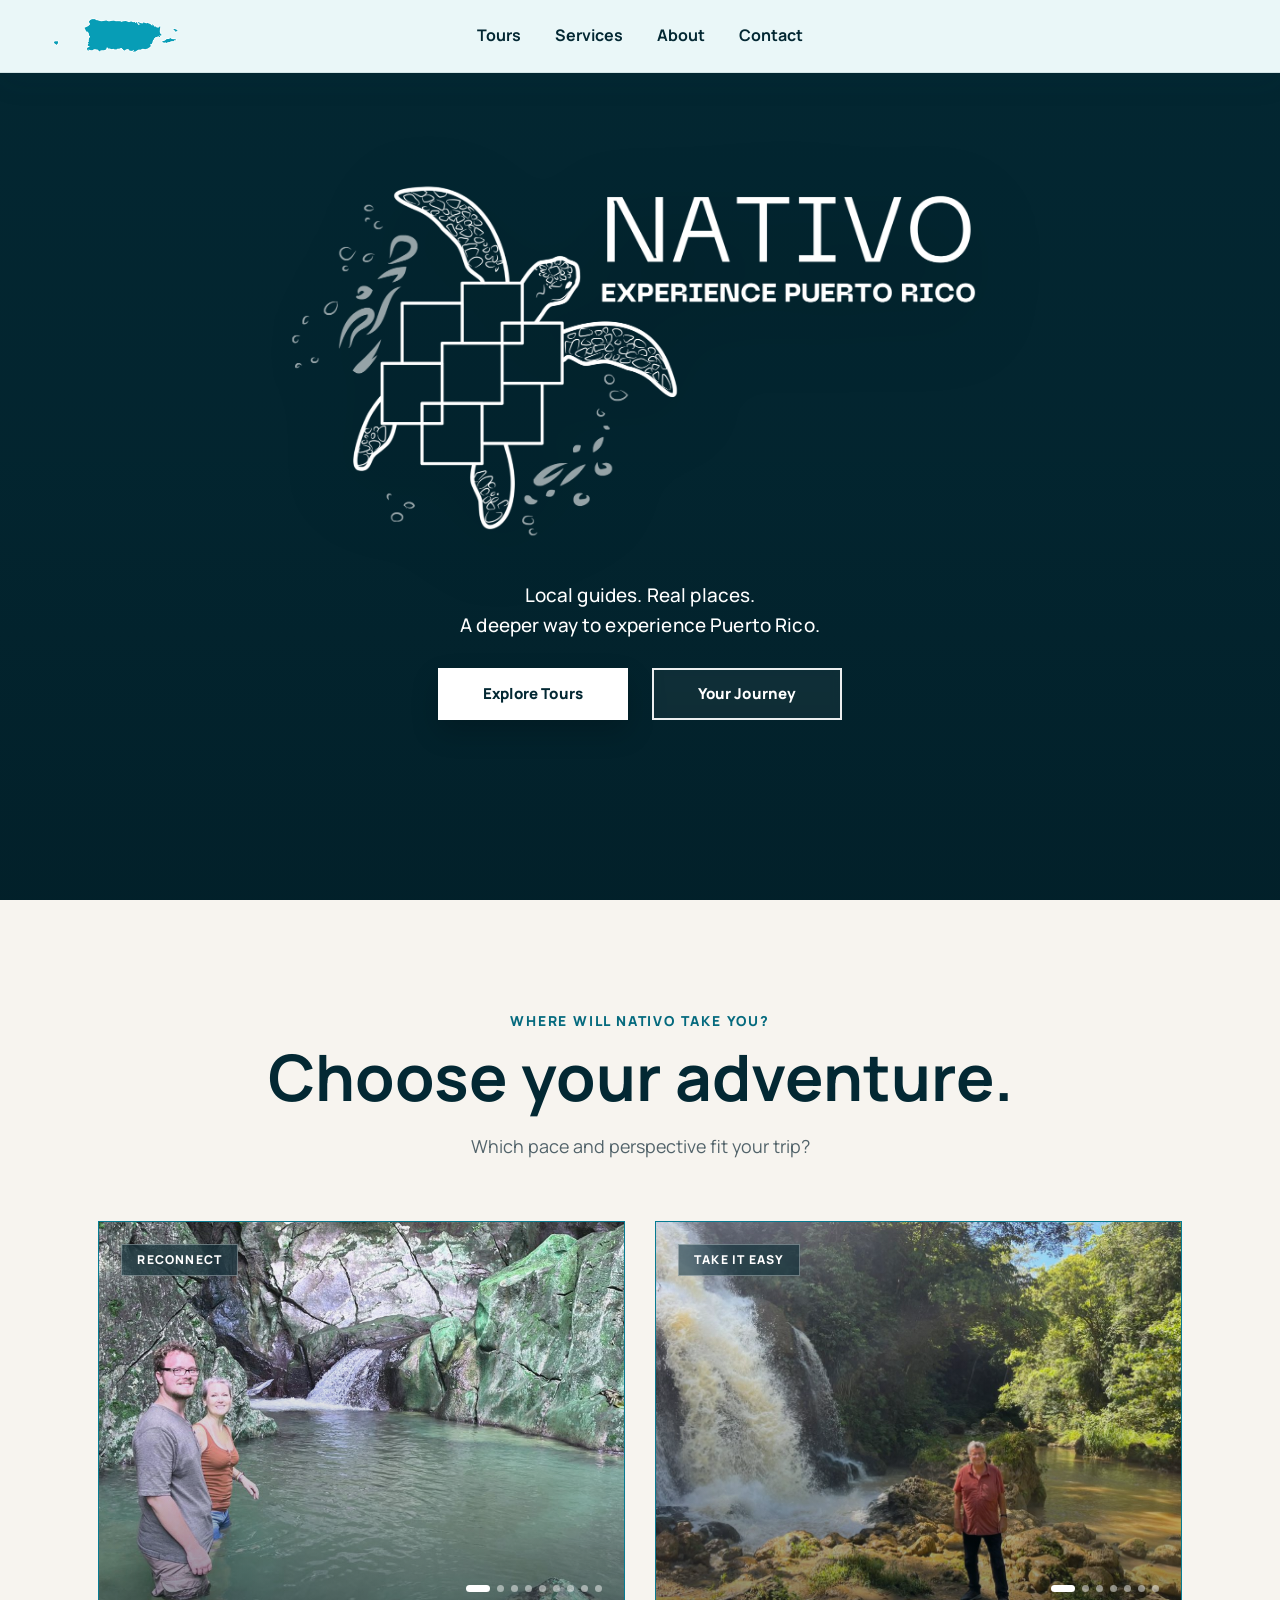
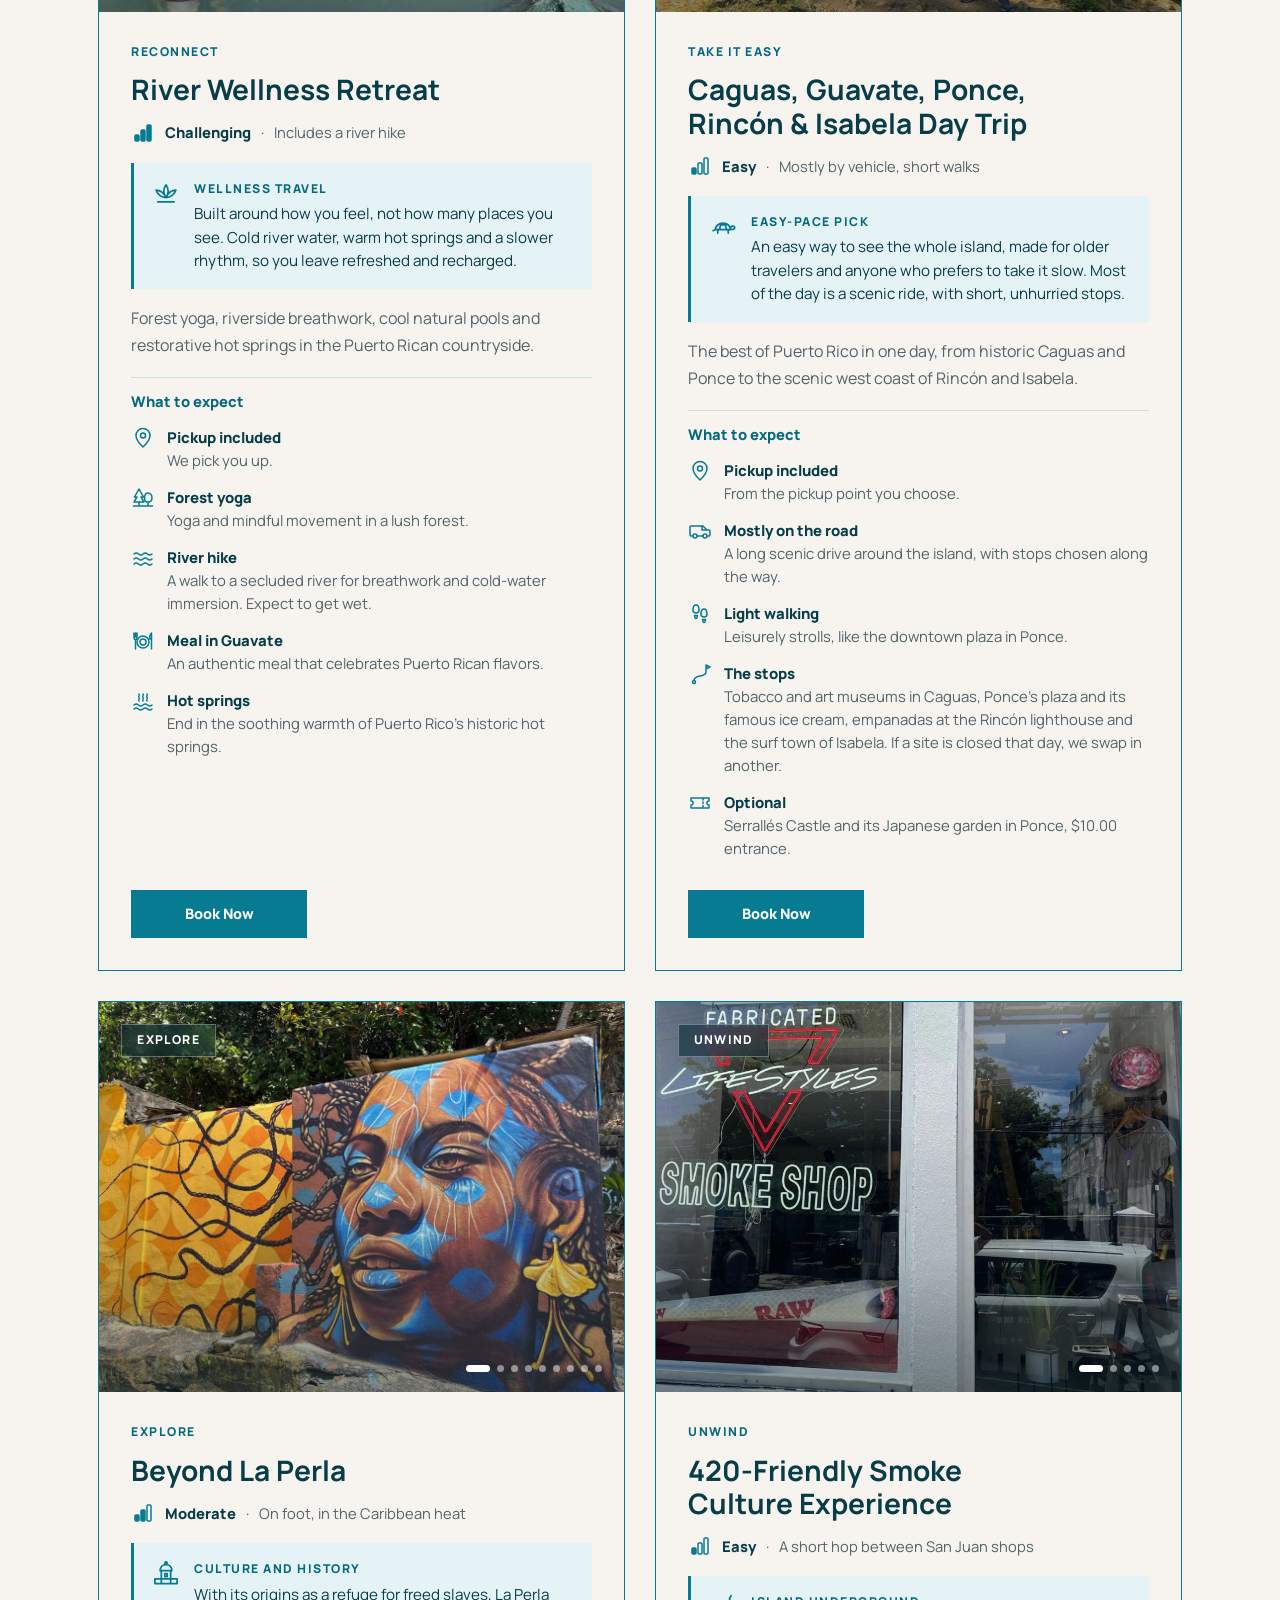
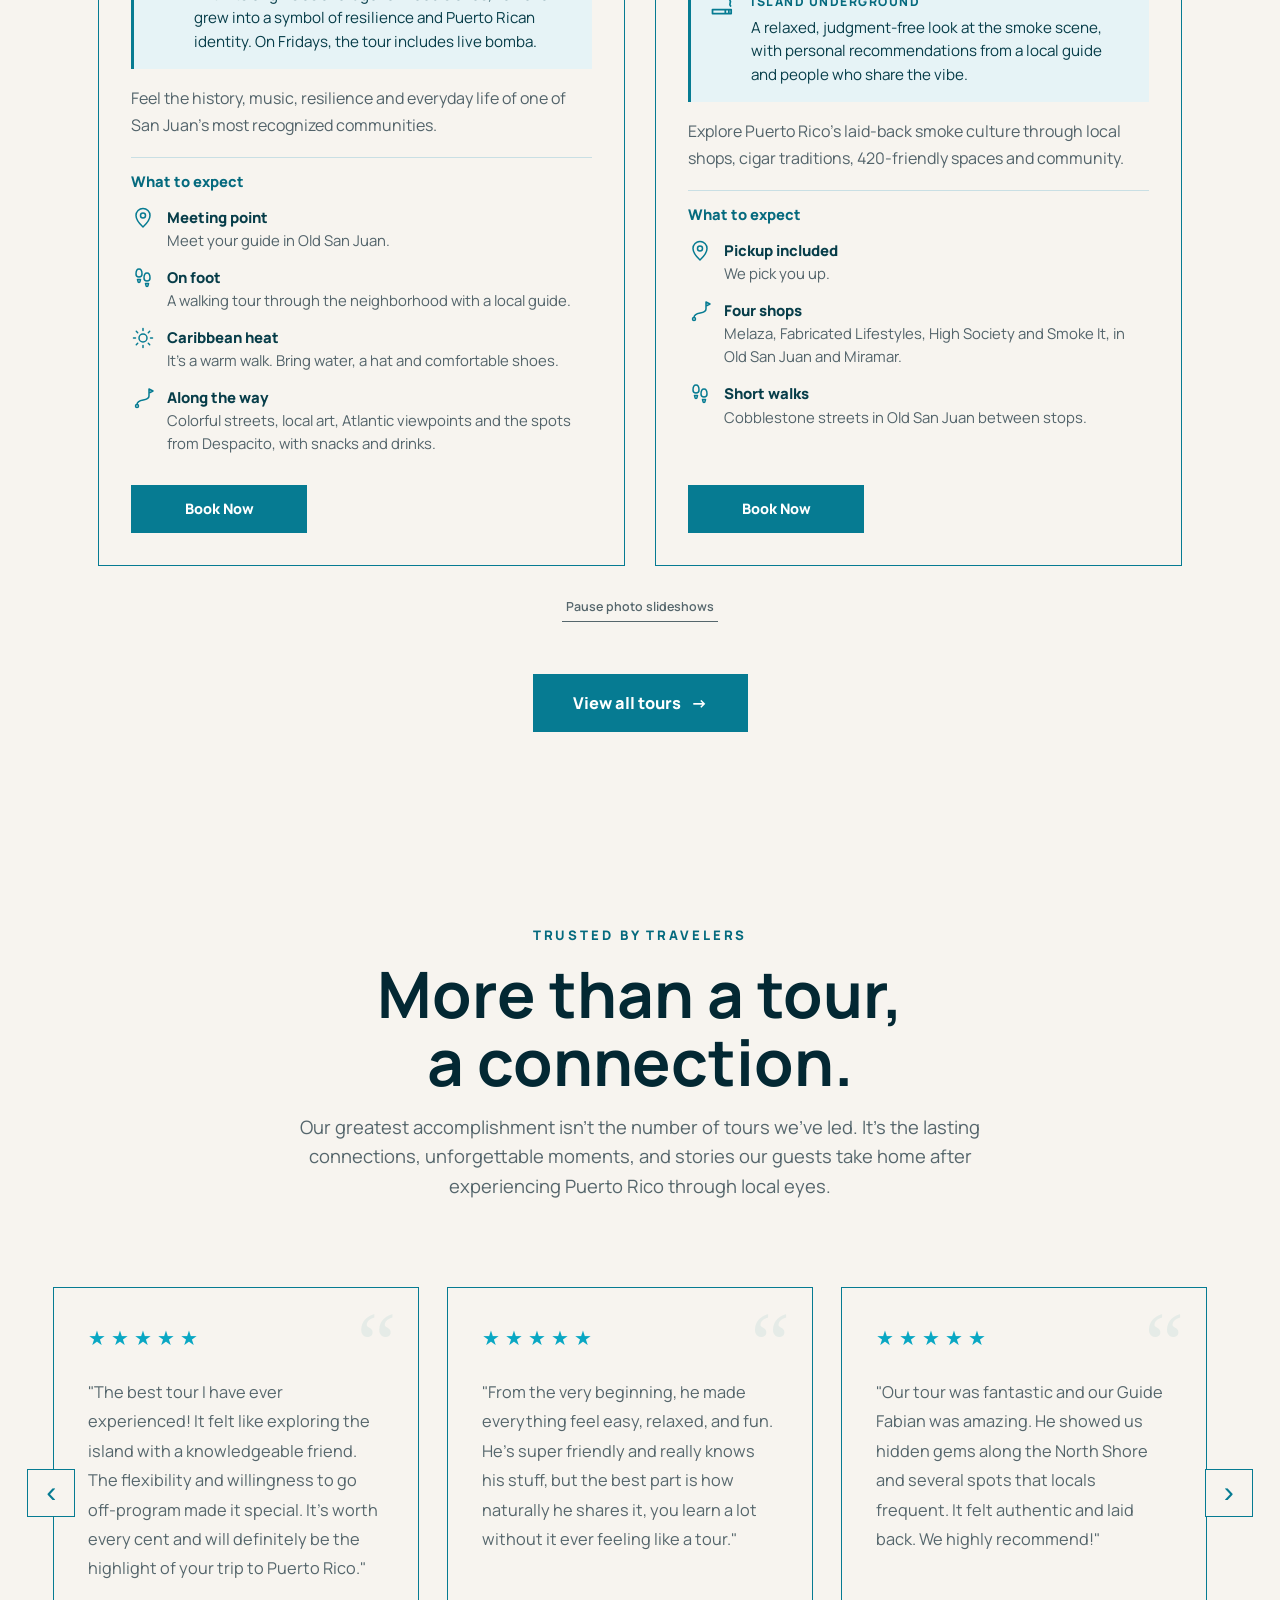
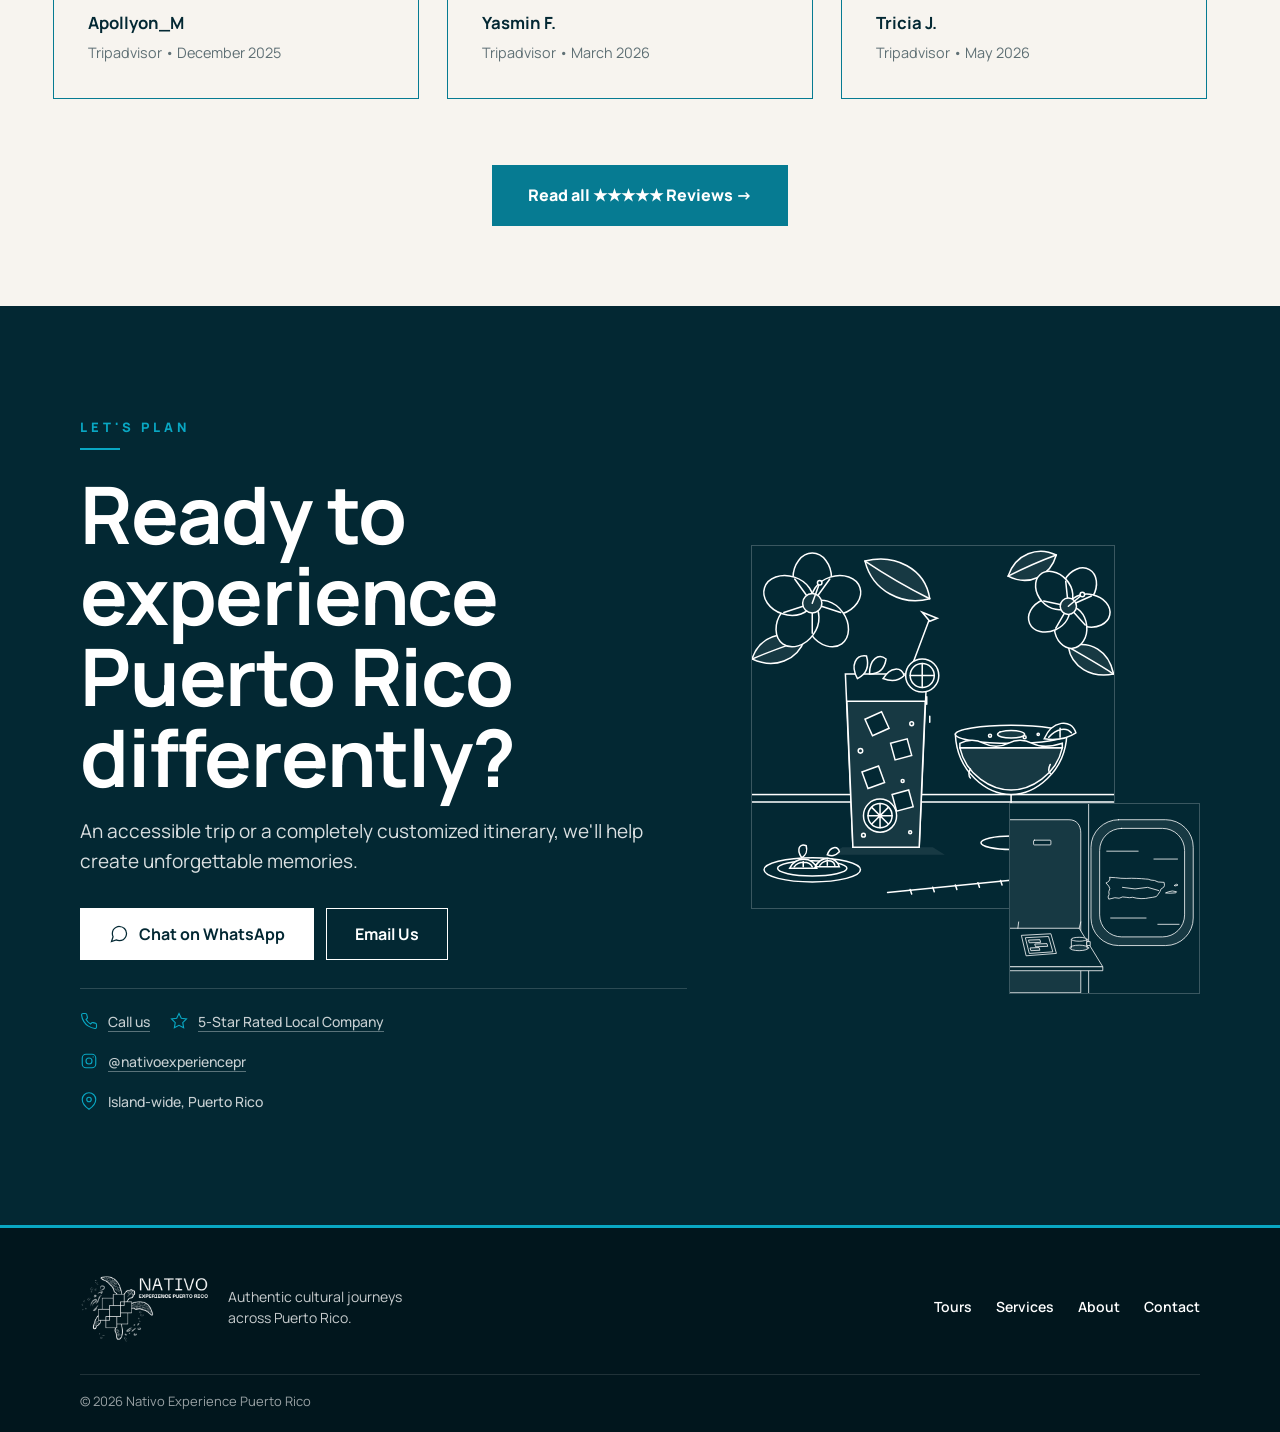
==== index.html @ 4f620469 "Halloween: fotos propias, duración null en el recorrido y tarjeta solo de temporada Las fotos del te" ====
<!DOCTYPE html>
<html lang="en">
<head>

<meta charset="UTF-8">
<meta name="viewport" content="width=device-width, initial-scale=1.0">

<title>Nativo Experience Puerto Rico | Authentic Tours Across Puerto Rico</title>

<meta
name="description"
content="Discover Puerto Rico through authentic cultural trips and adventures curated by locals.">

<link rel="preconnect" href="https://fonts.googleapis.com">
<link rel="preconnect" href="https://fonts.gstatic.com" crossorigin>

<link
href="https://fonts.googleapis.com/css2?family=Manrope:wght@300;400;500;600;700;800&display=swap"
rel="stylesheet">

<link rel="icon" type="image/png" sizes="32x32" href="assets/favicon-32.png?v=20260924a">
<link rel="apple-touch-icon" href="assets/favicon-180.png?v=20260924a">
<script>
/* Tema de Halloween: se enciende solo hasta el 31 de octubre de 2026 (ver halloween.css) */
if (new Date() < new Date(2026, 10, 1)) {
  document.documentElement.classList.add("halloween");
  document.head.insertAdjacentHTML("beforeend", '<link rel="stylesheet" href="https://fonts.googleapis.com/css2?family=Anton&family=Special+Elite&family=Pirata+One&family=VT323&family=Permanent+Marker&display=swap">');
}
</script>
<link rel="stylesheet" href="styles.css?v=20261001">
<link rel="stylesheet" href="halloween.css?v=20261012g">

</head>

<!-- El ancla #home va en el body y no en el hero: el hero es
     sticky, y al estar pegado arriba el navegador lo da por
     visible y el logo no subía al principio de la página. -->
<body id="home">

<a class="salto-al-contenido" href="#contenido">Skip to main content</a>

<header class="site-header">

<div class="container nav-wrap">

<a class="brand" href="#home" aria-label="Nativo Experience Puerto Rico">
  <img
    class="nav-island-logo"
    src="assets/pr-island.png"
    alt="Puerto Rico"
  >
</a>

<button
  class="menu-toggle"
  type="button"
  aria-expanded="false"
  aria-controls="primary-nav"
  aria-label="Menu"
>
  <span></span>
  <span></span>
  <span></span>
</button>

<nav class="primary-nav" id="primary-nav">

<ul class="nav-links">


<li><a href="tours.html">Tours</a></li>

<li><a href="services.html">Services</a></li>

<li><a href="about.html">About</a></li>


<li><a href="contact.html">Contact</a></li>

</ul>

</nav>

</div>

</header>

<main id="contenido">

<section class="hero lamina">

    <video class="hero-video" autoplay muted loop playsinline>
        <source src="assets/hero-video.mp4" type="video/mp4">
    </video>

    <div class="hero-overlay"></div>

    <div class="hw-hero-decor halloween-only" aria-hidden="true">
      <span class="hw-hero-brillo"></span>
      <span class="hw-hero-colinas"></span>
    </div>

    <div class="hw-hero-peces halloween-only" aria-hidden="true">
      <span class="hw-pez hw-pez-hueso hw-hero-pez hw-hero-pez-a"></span>
      <span class="hw-pez hw-pez-hueso hw-pez-inverso hw-hero-pez hw-hero-pez-b"></span>
      <span class="hw-pez hw-pez-hueso hw-pez-inverso hw-hero-pez hw-hero-pez-c"></span>
      <span class="hw-pez hw-pez-hueso hw-hero-pez hw-hero-pez-d"></span>
    </div>

    <div class="hero-inner">

        <h1 class="solo-lectores">
            Nativo Experience Puerto Rico: authentic tours and private
            services across the island
        </h1>

        <div class="hero-logo-wrapper">

            <img
                class="hero-logo hero-logo-white"
                src="assets/logo-white.png"
                alt="Nativo Experience Puerto Rico"
            >

            <img
                class="hero-logo hero-logo-teal"
                src="assets/logo-teal.png"
                alt=""
                aria-hidden="true"
            >

        </div>

        <p class="hero-subtitle">
            Local guides. Real places.<br>
            A deeper way to experience Puerto Rico.
        </p>

        <div class="hero-cta-row">

            <a class="hero-cta hero-cta-primary" href="tours.html">
                Explore Tours
            </a>

            <a class="hero-cta hero-cta-secondary" href="#reviews">
                Your Journey
            </a>

        </div>

        <a class="hw-pastilla hw-inline halloween-only" href="#halloween">
            <span><strong>Halloween season:</strong> Ponce at night</span>
        </a>

    </div>

</section>




<!-- ==========================================
TEMPORADA DE HALLOWEEN (hasta el 31 de octubre)
Datos del producto 1326391 en Bókun. Estilos en halloween.css.
========================================== -->

<section class="hw-feature halloween-only" id="halloween" aria-labelledby="hw-titulo">

  <svg class="hw-filtros" width="0" height="0" aria-hidden="true" focusable="false">
    <filter id="hw-tinta" x="-3%" y="-6%" width="106%" height="112%">
      <feTurbulence type="fractalNoise" baseFrequency=".04" numOctaves="3" seed="7" result="onda"/>
      <feDisplacementMap in="SourceGraphic" in2="onda" scale="5"/>
    </filter>
  </svg>

  <span class="hw-luz hw-luz-v" aria-hidden="true"></span>
  <span class="hw-luz hw-luz-h" aria-hidden="true"></span>
  <span class="hw-splat" aria-hidden="true"></span>
  <span class="hw-web hw-web-a" aria-hidden="true"></span>
  <span class="hw-pez hw-pez-hueso hw-pez-a" aria-hidden="true"></span>
  <span class="hw-pez hw-pez-hueso hw-pez-b" aria-hidden="true"></span>
  <span class="hw-pez hw-pez-hueso hw-pez-inverso hw-pez-c" aria-hidden="true"></span>

  <div class="hw-escena">

    <h2 class="hw-titulo" id="hw-titulo">
      <span class="hw-ponce">Ponce</span>
      <span class="solo-lectores"> Halloween Night</span>
    </h2>

    <div class="hw-tele">

      <span class="hw-tele-nota" aria-hidden="true">Oct 31 season</span>

      <div class="hw-crt">

        <div class="hw-pantalla" data-featured-slideshow data-delay="0">

          <img class="tour-card-slide is-active" src="assets/halloween/plaza-las-delicias.jpg" width="800" height="600" alt="Plaza Las Delicias in Ponce, with its fountain and the cathedral towers behind the trees">
          <img class="tour-card-slide" src="assets/halloween/el-vigia.jpg" width="800" height="600" alt="The Cruz del Vigía observation tower rising over the hill in Ponce" loading="lazy">
          <img class="tour-card-slide" src="assets/halloween/parque-de-bombas.jpg" width="800" height="600" alt="Stained-glass arches inside the red and black Parque de Bombas in Ponce" loading="lazy">
          <img class="tour-card-slide" src="assets/halloween/teatro-la-perla.jpg" width="800" height="600" alt="Teatro La Perla in Ponce, a cream building with white columns" loading="lazy">

          <div class="tour-card-dots" aria-hidden="true"></div>

        </div>

      </div>

    </div>

    <figure class="hw-polaroid">
      <img src="assets/halloween/teatro-la-perla.jpg" width="800" height="600" alt="Teatro La Perla in Ponce, a cream building with white columns" loading="lazy">
      <figcaption>Oct 31</figcaption>
    </figure>

    <div class="hw-neon-bloque" aria-hidden="true">
      <span class="hw-kicker">Halloween season · From San Juan</span>
      <span class="hw-neon hw-neon-a">Halloween</span>
      <span class="hw-neon hw-neon-b">Night</span>
      <span class="hw-castillo">at the Haunted Castillo Serrallés</span>
    </div>

  </div>

  <div class="hw-cuerpo">

    <div class="hw-texto">

      <p class="hw-frase">
        Trade the city for the south. Walk historic Ponce at dusk, hear its
        darkest true stories and local legends, then step into the Haunted
        Manor at Castillo Serrallés.
      </p>

      <ul class="hw-lista">
        <li>Leave San Juan in the afternoon and cross the mountains south, with an early dinner stop in Juana Díaz.</li>
        <li>Walk Plaza Las Delicias and the striped Parque de Bombas while your guide tells the stories Ponce still talks about.</li>
        <li>Climb El Vigía at sunset, then enter the Haunted Manor: dark hallways, more than a hundred characters and five stations built to make you jump.</li>
      </ul>

    </div>

    <div class="hw-ticket">

      <span class="hw-ticket-nota">Admit one · Oct 31 season</span>

      <span class="hw-precio-dato">From <strong>$316.00</strong></span>

      <button
        class="bokunButton card-button"
        type="button"
        disabled
        id="bokun-halloween"
        data-src="https://widgets.bokun.io/online-sales/7fab5ffc-1687-4220-aff5-7a5a1f460898/experience/1326391?partialView=1"
        data-testid="widget-book-button"
      >
        Book Now
      </button>

    </div>

  </div>

</section>

<section class="hw-pared halloween-only" aria-hidden="true">

  <div class="hw-pared-fila "><div class="hw-crt"><div class="hw-crt-pant"><img src="assets/halloween/plaza-las-delicias.jpg" width="800" height="600" alt="" loading="lazy"></div></div><div class="hw-crt"><div class="hw-crt-pant is-texto"><span class="hw-tv-texto">Ponce<br>Halloween<br>Night</span></div></div><div class="hw-crt"><div class="hw-crt-pant"><img src="assets/halloween/el-vigia.jpg" width="800" height="600" alt="" loading="lazy"></div></div><div class="hw-crt"><div class="hw-crt-pant is-texto"><span class="hw-tv-texto">CH 31</span><span class="hw-tv-pie">Oct 31 season</span></div></div><div class="hw-crt"><div class="hw-crt-pant"><img src="assets/halloween/parque-de-bombas.jpg" width="800" height="600" alt="" loading="lazy"></div></div><div class="hw-crt"><div class="hw-crt-pant"><img src="assets/halloween/plaza-las-delicias.jpg" width="800" height="600" alt="" loading="lazy"></div></div><div class="hw-crt"><div class="hw-crt-pant is-texto"><span class="hw-tv-texto">Ponce<br>Halloween<br>Night</span></div></div><div class="hw-crt"><div class="hw-crt-pant"><img src="assets/halloween/el-vigia.jpg" width="800" height="600" alt="" loading="lazy"></div></div><div class="hw-crt"><div class="hw-crt-pant is-texto"><span class="hw-tv-texto">CH 31</span><span class="hw-tv-pie">Oct 31 season</span></div></div><div class="hw-crt"><div class="hw-crt-pant"><img src="assets/halloween/parque-de-bombas.jpg" width="800" height="600" alt="" loading="lazy"></div></div></div>
  <div class="hw-pared-fila hw-pared-inversa"><div class="hw-crt"><div class="hw-crt-pant is-texto"><span class="hw-tv-texto">Haunted<br>Manor</span><span class="hw-tv-pie">100+ characters</span></div></div><div class="hw-crt"><div class="hw-crt-pant"><img src="assets/halloween/teatro-la-perla.jpg" width="800" height="600" alt="" loading="lazy"></div></div><div class="hw-crt"><div class="hw-crt-pant is-texto"><span class="hw-tv-texto">5<br>Stations</span><span class="hw-tv-pie">Dark hallways</span></div></div><div class="hw-crt"><div class="hw-crt-pant"><img src="assets/halloween/plaza-las-delicias.jpg" width="800" height="600" alt="" loading="lazy"></div></div><div class="hw-crt"><div class="hw-crt-pant is-texto"><span class="hw-tv-texto">Ponce<br>at dusk</span></div></div><div class="hw-crt"><div class="hw-crt-pant is-texto"><span class="hw-tv-texto">Haunted<br>Manor</span><span class="hw-tv-pie">100+ characters</span></div></div><div class="hw-crt"><div class="hw-crt-pant"><img src="assets/halloween/teatro-la-perla.jpg" width="800" height="600" alt="" loading="lazy"></div></div><div class="hw-crt"><div class="hw-crt-pant is-texto"><span class="hw-tv-texto">5<br>Stations</span><span class="hw-tv-pie">Dark hallways</span></div></div><div class="hw-crt"><div class="hw-crt-pant"><img src="assets/halloween/plaza-las-delicias.jpg" width="800" height="600" alt="" loading="lazy"></div></div><div class="hw-crt"><div class="hw-crt-pant is-texto"><span class="hw-tv-texto">Ponce<br>at dusk</span></div></div></div>

  <div class="hw-cinta">
    <span>Haunted Manor / 100+ characters / 5 stations / Ponce at dusk / Halloween season / Haunted Manor / 100+ characters / 5 stations</span>
  </div>

</section>

  <div class="tour-sections-background">
<!-- ==========================================
FEATURED EXPERIENCES — CHANGING IMAGE CARDS
========================================== -->

<section class="featured-section" id="featured">

  <div class="container">

    <div class="section-title">

      <span>Where will Nativo take you?</span>

      <h2>Choose your adventure.</h2>

      <p>
        Which pace and perspective fit your trip?
      </p>

    </div>


    <div class="featured-grid">





<!-- ======================================
FEATURED CARD — RIVER WELLNESS RETREAT
======================================= -->

<article class="tour-card featured-tour-card">

  <div
    class="tour-card-gallery"
    data-featured-slideshow
    data-delay="0"
  >

    <img
      class="tour-card-slide is-active"
      src="assets/wellness-waterfall-hike.jpg"
      alt="Forest waterfall hike during the wellness retreat"
    >

    <img
      class="tour-card-slide"
      src="assets/wellness-waterfall-pool.jpg"
      alt="Natural waterfall pool during the river wellness retreat"
      loading="lazy"
    >

    <img
      class="tour-card-slide"
      src="assets/wellness-rock-pool.jpg"
      alt="Rocky natural swimming pool in the Puerto Rican countryside"
      loading="lazy"
    >

    <img
      class="tour-card-slide"
      src="assets/wellness-river-frog.jpg"
      alt="Small frog beside the river in Puerto Rico"
      loading="lazy"
    >

    <img
      class="tour-card-slide"
      src="assets/wellness-forest-canopy.jpg"
      alt="Lush tropical forest in the Puerto Rican countryside"
      loading="lazy"
    >

    <img
      class="tour-card-slide"
      src="assets/wellness-coamo-hot-spring-pool.jpg"
      alt="Thermal mineral pool at the Coamo hot springs in Puerto Rico"
      loading="lazy"
    >

    <img
      class="tour-card-slide"
      src="assets/wellness-coamo-baths-night.jpg"
      alt="Lantern-lit walkways at the Coamo thermal baths after dark"
      loading="lazy"
    >

    <img
      class="tour-card-slide"
      src="assets/wellness-coamo-night.jpg"
      alt="Evening atmosphere at the Coamo hot springs"
      loading="lazy"
    >

    <img
      class="tour-card-slide"
      src="assets/wellness-coamo-sign.jpg"
      alt="Yo Amo Coamo sign in Coamo, Puerto Rico"
      loading="lazy"
    >

    <div class="tour-card-image-overlay"></div>

    <span class="tour-card-photo-label">
      Reconnect
    </span>

    <div
      class="tour-card-dots"
      aria-hidden="true"
    ></div>

  </div>


  <div class="tour-content">

    <span class="tour-tag">
      Reconnect
    </span>

    <h3>
      River Wellness Retreat
    </h3>

    <div class="tour-level">
      <img src="assets/tours/icon-level-3-challenging.svg" width="24" height="24" alt="">
      <span class="solo-lectores">Difficulty:</span>
      <strong>Challenging</strong>
      <span class="tour-level-note">Includes a river hike</span>
    </div>

    <div class="tour-spotlight">
      <img src="assets/tours/icon-wellness.svg" width="28" height="28" alt="">
      <div>
        <strong>Wellness travel</strong>
        <span>Built around how you feel, not how many places you see. Cold river water, warm hot springs and a slower rhythm, so you leave refreshed and recharged.</span>
      </div>
    </div>

    <p>
      Forest yoga, riverside breathwork, cool natural pools and
      restorative hot springs in the Puerto Rican countryside.
    </p>

    <details class="tour-fold">
      <summary>What to expect</summary>
      <ul class="tour-expect">
        <li>
          <img src="assets/tours/icon-meet.svg" width="24" height="24" alt="">
          <span><strong>Pickup included</strong> We pick you up.</span>
        </li>
        <li>
          <img src="assets/tours/icon-forest.svg" width="24" height="24" alt="">
          <span><strong>Forest yoga</strong> Yoga and mindful movement in a lush forest.</span>
        </li>
        <li>
          <img src="assets/tours/icon-river.svg" width="24" height="24" alt="">
          <span><strong>River hike</strong> A walk to a secluded river for breathwork and cold-water immersion. Expect to get wet.</span>
        </li>
        <li>
          <img src="assets/tours/icon-meal.svg" width="24" height="24" alt="">
          <span><strong>Meal in Guavate</strong> An authentic meal that celebrates Puerto Rican flavors.</span>
        </li>
        <li>
          <img src="assets/tours/icon-hot-springs.svg" width="24" height="24" alt="">
          <span><strong>Hot springs</strong> End in the soothing warmth of Puerto Rico’s historic hot springs.</span>
        </li>
      </ul>
    </details>

    <button
      class="bokunButton card-button"
      type="button"
      disabled
      id="bokun-featured-wellness"
      data-src="https://widgets.bokun.io/online-sales/7fab5ffc-1687-4220-aff5-7a5a1f460898/experience/1243165?partialView=1"
      data-testid="widget-book-button"
    >
      Book Now
    </button>

  </div>

</article>




      <!-- ======================================
      FEATURED CARD — ISLAND DAY TRIP (EASY PACE)
      ======================================= -->

      <article class="tour-card featured-tour-card">

        <div
          class="tour-card-gallery"
          data-featured-slideshow
          data-delay="1200"
        >

          <img
            class="tour-card-slide is-active"
            src="assets/daytrip-waterfall-guest.jpg"
            alt="Traveler standing beside a rushing waterfall in the Puerto Rican countryside"
          >

          <img
            class="tour-card-slide"
            src="assets/daytrip-west-coast-overlook.jpg"
            alt="Ocean overlook on the west coast of Puerto Rico"
            loading="lazy"
          >

          <img
            class="tour-card-slide"
            src="assets/daytrip-carved-face-road.jpg"
            alt="Stone face carved into a hillside beside a coastal road"
            loading="lazy"
          >

          <img
            class="tour-card-slide"
            src="assets/daytrip-colonial-town-street.jpg"
            alt="Colorful historic houses and a shade tree on a town street"
            loading="lazy"
          >

          <img
            class="tour-card-slide"
            src="assets/daytrip-seaside-promenade.jpg"
            alt="Palm-lined seaside promenade with murals below green cliffs"
            loading="lazy"
          >

          <img
            class="tour-card-slide"
            src="assets/daytrip-coconut-ice-cream-stand.jpg"
            alt="Painted stand selling coconut and passion fruit ice cream"
            loading="lazy"
          >

          <img
            class="tour-card-slide"
            src="assets/daytrip-historic-cafe.jpg"
            alt="Ornate white bar with stools and chandeliers"
            loading="lazy"
          >

          <div class="tour-card-image-overlay"></div>

          <span class="tour-card-photo-label">
            Take it easy
          </span>

          <div
            class="tour-card-dots"
            aria-hidden="true"
          ></div>

        </div>


        <div class="tour-content">

          <span class="tour-tag">
            Take it easy
          </span>

          <h3>
            Caguas, Guavate, Ponce, Rincón &amp; Isabela Day Trip
          </h3>

          <div class="tour-level">
            <img src="assets/tours/icon-level-1-easy.svg" width="24" height="24" alt="">
            <span class="solo-lectores">Difficulty:</span>
            <strong>Easy</strong>
            <span class="tour-level-note">Mostly by vehicle, short walks</span>
          </div>

          <div class="tour-spotlight">
            <img src="assets/tours/icon-easy-pace.svg" width="28" height="28" alt="">
            <div>
              <strong>Easy-pace pick</strong>
              <span>An easy way to see the whole island, made for older travelers and anyone who prefers to take it slow. Most of the day is a scenic ride, with short, unhurried stops.</span>
            </div>
          </div>

          <p>
            The best of Puerto Rico in one day, from historic Caguas and
            Ponce to the scenic west coast of Rincón and Isabela.
          </p>

          <details class="tour-fold">
            <summary>What to expect</summary>
            <ul class="tour-expect">
              <li>
                <img src="assets/tours/icon-meet.svg" width="24" height="24" alt="">
                <span><strong>Pickup included</strong> From the pickup point you choose.</span>
              </li>
              <li>
                <img src="assets/tours/icon-pickup.svg" width="24" height="24" alt="">
                <span><strong>Mostly on the road</strong> A long scenic drive around the island, with stops chosen along the way.</span>
              </li>
              <li>
                <img src="assets/tours/icon-walk.svg" width="24" height="24" alt="">
                <span><strong>Light walking</strong> Leisurely strolls, like the downtown plaza in Ponce.</span>
              </li>
              <li>
                <img src="assets/tours/icon-stops.svg" width="24" height="24" alt="">
                <span><strong>The stops</strong> Tobacco and art museums in Caguas, Ponce’s plaza and its famous ice cream, empanadas at the Rincón lighthouse and the surf town of Isabela. If a site is closed that day, we swap in another.</span>
              </li>
              <li>
                <img src="assets/tours/icon-optional.svg" width="24" height="24" alt="">
                <span><strong>Optional</strong> Serrallés Castle and its Japanese garden in Ponce, $10.00 entrance.</span>
              </li>
            </ul>
          </details>

          <button
            class="bokunButton card-button"
            type="button"
            disabled
            id="bokun-featured-day-trip"
            data-src="https://widgets.bokun.io/online-sales/7fab5ffc-1687-4220-aff5-7a5a1f460898/experience/1174843?partialView=1"
            data-testid="widget-book-button"
          >
            Book Now
          </button>

        </div>

      </article>


    <!-- ======================================
FEATURED CARD — BEYOND LA PERLA
======================================= -->

<article class="tour-card featured-tour-card">

  <div
    class="tour-card-gallery"
    data-featured-slideshow
    data-delay="2400"
  >

    <img
      class="tour-card-slide is-active"
      src="assets/la-perla-mural.jpg"
      alt="Colorful mural celebrating Afro-Caribbean culture in La Perla"
    >

    <img
      class="tour-card-slide"
      src="assets/la-perla-community-sign.jpg"
      alt="Comunidad La Perla sign overlooking the Atlantic Ocean"
      loading="lazy"
    >

    <img
      class="tour-card-slide"
      src="assets/la-perla-colorful-street.jpg"
      alt="Colorful street and historic buildings near La Perla"
      loading="lazy"
    >

    <img
      class="tour-card-slide"
      src="assets/la-perla-ocean-passage.jpg"
      alt="Passage between buildings opening toward the Atlantic Ocean in La Perla"
      loading="lazy"
    >

    <img
      class="tour-card-slide"
      src="assets/la-perla-basketball-court.jpg"
      alt="Community basketball court beside the historic walls and ocean in La Perla"
      loading="lazy"
    >

    <img
      class="tour-card-slide"
      src="assets/la-perla-cemetery.jpg"
      alt="Santa María Magdalena de Pazzis Cemetery overlooking the Atlantic Ocean"
      loading="lazy"
    >

    <img
      class="tour-card-slide"
      src="assets/la-perla-fort-cemetery.jpg"
      alt="View of El Morro and Santa María Magdalena de Pazzis Cemetery"
      loading="lazy"
    >

    <img
      class="tour-card-slide"
      src="assets/la-perla-overlook.jpg"
      alt="Panoramic overlook of the colorful homes of La Perla in Old San Juan"
      loading="lazy"
    >

    <img
      class="tour-card-slide"
      src="assets/la-perla-old-san-juan-alley.jpg"
      alt="Shaded alley with colorful facades in Old San Juan on the way to La Perla"
      loading="lazy"
    >

    <div class="tour-card-image-overlay"></div>

    <span class="tour-card-photo-label">
      Explore
    </span>

    <div
      class="tour-card-dots"
      aria-hidden="true"
    ></div>

  </div>


  <div class="tour-content">

    <span class="tour-tag">
      Explore
    </span>

    <h3>
      Beyond La Perla
    </h3>

    <div class="tour-level">
      <img src="assets/tours/icon-level-2-moderate.svg" width="24" height="24" alt="">
      <span class="solo-lectores">Difficulty:</span>
      <strong>Moderate</strong>
      <span class="tour-level-note">On foot, in the Caribbean heat</span>
    </div>

    <div class="tour-spotlight">
      <img src="assets/tours/icon-culture.svg" width="28" height="28" alt="">
      <div>
        <strong>Culture and history</strong>
        <span>With its origins as a refuge for freed slaves, La Perla grew into a symbol of resilience and Puerto Rican identity. On Fridays, the tour includes live bomba.</span>
      </div>
    </div>

    <p>
      Feel the history, music, resilience and everyday life of
      one of San Juan's most recognized communities.
    </p>

    <details class="tour-fold">
      <summary>What to expect</summary>
      <ul class="tour-expect">
        <li>
          <img src="assets/tours/icon-meet.svg" width="24" height="24" alt="">
          <span><strong>Meeting point</strong> Meet your guide in Old San Juan.</span>
        </li>
        <li>
          <img src="assets/tours/icon-walk.svg" width="24" height="24" alt="">
          <span><strong>On foot</strong> A walking tour through the neighborhood with a local guide.</span>
        </li>
        <li>
          <img src="assets/tours/icon-heat.svg" width="24" height="24" alt="">
          <span><strong>Caribbean heat</strong> It’s a warm walk. Bring water, a hat and comfortable shoes.</span>
        </li>
        <li>
          <img src="assets/tours/icon-stops.svg" width="24" height="24" alt="">
          <span><strong>Along the way</strong> Colorful streets, local art, Atlantic viewpoints and the spots from Despacito, with snacks and drinks.</span>
        </li>
      </ul>
    </details>

    <button
      class="bokunButton card-button"
      type="button"
      disabled
      id="bokun-featured-la-perla"
      data-src="https://widgets.bokun.io/online-sales/7fab5ffc-1687-4220-aff5-7a5a1f460898/experience/1196867?partialView=1"
      data-testid="widget-book-button"
    >
      Book Now
    </button>

  </div>

</article>




      <!-- ======================================
      FEATURED CARD — SMOKE CULTURE
      ======================================= -->

      <article class="tour-card featured-tour-card">

        <div
          class="tour-card-gallery"
          data-featured-slideshow
          data-delay="3600"
        >

          <img
            class="tour-card-slide is-active"
            src="assets/smoke-fabricated-lifestyles.jpg"
            alt="Fabricated Lifestyles smoke shop in Puerto Rico"
          >

          <img
            class="tour-card-slide"
            src="assets/smoke-shop-interior.jpg"
            alt="Interior of a local smoke shop in Puerto Rico"
            loading="lazy"
          >

          <img
            class="tour-card-slide"
            src="assets/smoke-420-way-signs.jpg"
            alt="420 Way and Stoner St signs hanging among colorful mermaid carvings"
            loading="lazy"
          >

          <img
            class="tour-card-slide"
            src="assets/smoke-glass-display.jpg"
            alt="Glass accessories displayed inside a smoke shop"
            loading="lazy"
          >

          <img
            class="tour-card-slide"
            src="assets/smoke-shop-merchandise.jpg"
            alt="Branded merchandise inside a Puerto Rico smoke shop"
            loading="lazy"
          >

          <div class="tour-card-image-overlay"></div>

          <span class="tour-card-photo-label">
            Unwind
          </span>

          <div
            class="tour-card-dots"
            aria-hidden="true"
          ></div>

        </div>


        <div class="tour-content">

          <span class="tour-tag">
            Unwind
          </span>

          <h3>
            420-Friendly Smoke Culture Experience
          </h3>

          <div class="tour-level">
            <img src="assets/tours/icon-level-1-easy.svg" width="24" height="24" alt="">
            <span class="solo-lectores">Difficulty:</span>
            <strong>Easy</strong>
            <span class="tour-level-note">A short hop between San Juan shops</span>
          </div>

          <div class="tour-spotlight">
            <img src="assets/tours/icon-underground.svg" width="28" height="28" alt="">
            <div>
              <strong>Island underground</strong>
              <span>A relaxed, judgment-free look at the smoke scene, with personal recommendations from a local guide and people who share the vibe.</span>
            </div>
          </div>

          <p>
            Explore Puerto Rico’s laid-back smoke culture through local
            shops, cigar traditions, 420-friendly spaces and community.
          </p>

          <details class="tour-fold">
            <summary>What to expect</summary>
            <ul class="tour-expect">
              <li>
                <img src="assets/tours/icon-meet.svg" width="24" height="24" alt="">
                <span><strong>Pickup included</strong> We pick you up.</span>
              </li>
              <li>
                <img src="assets/tours/icon-stops.svg" width="24" height="24" alt="">
                <span><strong>Four shops</strong> Melaza, Fabricated Lifestyles, High Society and Smoke It, in Old San Juan and Miramar.</span>
              </li>
              <li>
                <img src="assets/tours/icon-walk.svg" width="24" height="24" alt="">
                <span><strong>Short walks</strong> Cobblestone streets in Old San Juan between stops.</span>
              </li>
            </ul>
          </details>

          <button
            class="bokunButton card-button"
            type="button"
            disabled
            id="bokun-featured-smoke"
            data-src="https://widgets.bokun.io/online-sales/7fab5ffc-1687-4220-aff5-7a5a1f460898/experience/1244586?partialView=1"
            data-testid="widget-book-button"
          >
            Book Now
          </button>

        </div>

      </article>


    </div>


    <div class="featured-controles">

      <button
        class="pausar-fotos"
        type="button"
        data-pausar-fotos
        aria-pressed="false">
        Pause photo slideshows
      </button>

    </div>


    <div class="featured-more">

      <a href="tours.html">
        View all tours
        <span aria-hidden="true">→</span>
      </a>

    </div>

  </div>

</section>







      </div>


  <section id="reviews" class="reviews-section">

    <div class="container">

        <div class="section-title centered">

            <span>TRUSTED BY TRAVELERS</span>

<h2>

More than a tour,
<br>
a connection.

</h2>

            <p>
                Our greatest accomplishment isn't the number of tours we've led.
                It's the lasting connections, unforgettable moments, and stories
                our guests take home after experiencing Puerto Rico through local eyes.
            </p>

        </div>

        <div class="review-carousel" data-review-carousel>

          <button
            class="review-arrow review-arrow-prev"
            type="button"
            aria-label="Previous reviews">
            <span aria-hidden="true">&#8249;</span>
          </button>

          <div
            class="review-track"
            tabindex="0"
            role="group"
            aria-label="Guest reviews. Scroll sideways to read more.">

            <article class="review-card">

                <div class="stars">&#9733;&#9733;&#9733;&#9733;&#9733;</div>

                <p>
                    &quot;The best tour I have ever experienced! It felt like exploring the island with a knowledgeable friend. The flexibility and willingness to go off-program made it special. It&#39;s worth every cent and will definitely be the highlight of your trip to Puerto Rico.&quot;
                </p>

                <h4>Apollyon_M</h4>

                <span>Tripadvisor &bull; December 2025</span>

            </article>

            <article class="review-card">

                <div class="stars">&#9733;&#9733;&#9733;&#9733;&#9733;</div>

                <p>
                    &quot;From the very beginning, he made everything feel easy, relaxed, and fun. He&#39;s super friendly and really knows his stuff, but the best part is how naturally he shares it, you learn a lot without it ever feeling like a tour.&quot;
                </p>

                <h4>Yasmin F.</h4>

                <span>Tripadvisor &bull; March 2026</span>

            </article>

            <article class="review-card">

                <div class="stars">&#9733;&#9733;&#9733;&#9733;&#9733;</div>

                <p>
                    &quot;Our tour was fantastic and our Guide Fabian was amazing. He showed us hidden gems along the North Shore and several spots that locals frequent. It felt authentic and laid back. We highly recommend!&quot;
                </p>

                <h4>Tricia J.</h4>

                <span>Tripadvisor &bull; May 2026</span>

            </article>

            <article class="review-card">

                <div class="stars">&#9733;&#9733;&#9733;&#9733;&#9733;</div>

                <p>
                    &quot;My 20 year old son and I had a great time walking San Juan and the La Perla neighborhood with Fabian. He had so much knowledge to share in an easy conversational way while also making sure we knew what to do to visit La Perla safely.&quot;
                </p>

                <h4>Jenna G.</h4>

                <span>Tripadvisor &bull; July 2026</span>

            </article>

            <article class="review-card">

                <div class="stars">&#9733;&#9733;&#9733;&#9733;&#9733;</div>

                <p>
                    &quot;The day before the tour, he personally called us to ask about our interest and then adjusted the itinerary to fit what we wanted to see. That level of attention made the experience feel very personal.&quot;
                </p>

                <h4>eunice h</h4>

                <span>Tripadvisor &bull; March 2026</span>

            </article>

            <article class="review-card">

                <div class="stars">&#9733;&#9733;&#9733;&#9733;&#9733;</div>

                <p>
                    &quot;It was a wonderful trip. I truly enjoyed it and really felt the passion and culture of the people. It reminded me of the Arab culture I come from, and at the same time, it was so much fun with my tour guide.&quot;
                </p>

                <h4>Manar Marc S.</h4>

                <span>Tripadvisor &bull; July 2025</span>

            </article>

            <article class="review-card">

                <div class="stars">&#9733;&#9733;&#9733;&#9733;&#9733;</div>

                <p>
                    &quot;Fabian is a licensed tour guide that knows the entire island and tailors the trip to your interests. Minutes into the trip you will start thinking of him as your friend.&quot;
                </p>

                <h4>Thom F.</h4>

                <span>Tripadvisor &bull; November 2025</span>

            </article>

          </div>

          <button
            class="review-arrow review-arrow-next"
            type="button"
            aria-label="Next reviews">
            <span aria-hidden="true">&#8250;</span>
          </button>

        </div>

        <div class="reviews-button">

<a
class="button"
href="https://www.tripadvisor.com/Attraction_Review-g147320-d28063850-Reviews-Nativo_Experiences_Puerto_Rico-San_Juan_Puerto_Rico.html"
target="_blank"
rel="noopener noreferrer">

Read all ★★★★★ Reviews →

</a>

        </div>

    </div>

</section>










<section id="contact" class="cierre">

  <div class="cierre-wrap cierre-grid">

    <div class="cierre-texto">

      <span class="eyebrow">LET'S PLAN</span>

      <h2>Ready to experience Puerto Rico differently?</h2>

      <p>
        An accessible trip or a completely customized itinerary, we'll help create unforgettable memories.
      </p>

      <div class="cierre-botones">

        <a
          class="cierre-boton cierre-boton-blanco"
          href="https://wa.me/19393609002"
          target="_blank"
          rel="noopener noreferrer"><svg viewBox="0 0 24 24" fill="none" stroke="currentColor" stroke-width="1.5" stroke-linecap="round" stroke-linejoin="miter" aria-hidden="true" focusable="false"><path d="M21 11.5a8.38 8.38 0 0 1-.9 3.8 8.5 8.5 0 0 1-7.6 4.7 8.38 8.38 0 0 1-3.8-.9L3 21l1.9-5.7a8.38 8.38 0 0 1-.9-3.8 8.5 8.5 0 0 1 4.7-7.6 8.38 8.38 0 0 1 3.8-.9h.5a8.48 8.48 0 0 1 8 8v.5z"/></svg>Chat on WhatsApp</a>

        <a
          class="cierre-boton cierre-boton-contorno"
          href="mailto:info@nativotourspr.com">Email Us</a>

      </div>

      <ul class="cierre-datos">

        <li>
          <a href="tel:+19393609002" aria-label="Call us at +1 (939) 360-9002"><svg viewBox="0 0 24 24" fill="none" stroke="currentColor" stroke-width="1.5" stroke-linecap="round" stroke-linejoin="miter" aria-hidden="true" focusable="false"><path d="M22 16.92v3a2 2 0 0 1-2.18 2 19.79 19.79 0 0 1-8.63-3.07 19.5 19.5 0 0 1-6-6A19.79 19.79 0 0 1 2.12 4.18 2 2 0 0 1 4.11 2h3a2 2 0 0 1 2 1.72c.13.96.36 1.9.7 2.81a2 2 0 0 1-.45 2.11L8.09 9.91a16 16 0 0 0 6 6l1.27-1.27a2 2 0 0 1 2.11-.45c.9.34 1.85.57 2.81.7A2 2 0 0 1 22 16.92z"/></svg><span>Call us</span></a>
        </li>

        <li>
          <a
            href="https://www.tripadvisor.com/Attraction_Review-g147320-d28063850-Reviews-Nativo_Experiences_Puerto_Rico-San_Juan_Puerto_Rico.html"
            target="_blank"
            rel="noopener noreferrer"><svg viewBox="0 0 24 24" fill="none" stroke="currentColor" stroke-width="1.5" stroke-linecap="round" stroke-linejoin="miter" aria-hidden="true" focusable="false"><polygon points="12 2 15.09 8.26 22 9.27 17 14.14 18.18 21.02 12 17.77 5.82 21.02 7 14.14 2 9.27 8.91 8.26 12 2"/></svg><span>5-Star Rated Local Company</span></a>
        </li>

        <li>
          <a
            href="https://www.instagram.com/nativoexperiencepr/"
            target="_blank"
            rel="noopener noreferrer"><svg viewBox="0 0 24 24" fill="none" stroke="currentColor" stroke-width="1.5" stroke-linecap="round" stroke-linejoin="miter" aria-hidden="true" focusable="false"><rect x="3" y="3" width="18" height="18" rx="5"/><circle cx="12" cy="12" r="4"/><path d="M17.5 6.5h.01"/></svg><span>@nativoexperiencepr</span></a>
        </li>

        <li>
          <span class="cierre-dato"><svg viewBox="0 0 24 24" fill="none" stroke="currentColor" stroke-width="1.5" stroke-linecap="round" stroke-linejoin="miter" aria-hidden="true" focusable="false"><path d="M21 10c0 7-9 13-9 13s-9-6-9-13a9 9 0 0 1 18 0z"/><circle cx="12" cy="10" r="3"/></svg><span>Island-wide, Puerto Rico</span></span>
        </li>

      </ul>

    </div>

    <div class="cierre-dibujos">

      <div class="cierre-dibujo cierre-dibujo-grande"><svg focusable="false" viewBox="0 0 480 480" role="img" aria-label="Two fresh cocktails on a bar: a tall glass with ice, citrus, mint and a straw, and a coupe with a foamy top and a lime wheel, beside a small plate of lime wedges and mint, a jigger and a bar spoon, with flor de maga blossoms behind." style="color: var(--il-line, #09a7c3)">
<g style="fill: none; stroke: currentColor; stroke-width: 2; stroke-linejoin: miter; stroke-linecap: round; stroke-miterlimit: 10">
<path d="M150 20 C190 10 230 30 236 70 C200 80 160 60 150 20 Z" style="fill: var(--il-shade, #d6e9e9)"></path>
<path d="M150 20 C180 40 208 56 236 70"></path>
<path d="M0 150 C10 120 40 110 70 124 C60 152 30 164 0 150 Z" style="fill: var(--il-shade, #d6e9e9)"></path>
<path d="M0 150 C24 140 46 132 70 124"></path>
<path d="M340 40 C350 10 380 0 404 12 C396 40 368 54 340 40 Z" style="fill: var(--il-shade, #d6e9e9)"></path>
<path d="M340 40 C360 30 382 20 404 12"></path>
<path d="M480 170 C450 176 424 160 420 134 C450 124 474 140 480 170 Z" style="fill: var(--il-shade, #d6e9e9)"></path>
<path d="M480 170 C462 158 440 146 420 134"></path>
<ellipse cx="80.0" cy="42.7" rx="33.3" ry="25.6" transform="rotate(-90 80.0 42.7)" style="fill: var(--il-fill, #ffffff)"></ellipse>
<ellipse cx="111.7" cy="65.7" rx="33.3" ry="25.6" transform="rotate(-18 111.7 65.7)" style="fill: var(--il-fill, #ffffff)"></ellipse>
<ellipse cx="99.6" cy="102.9" rx="33.3" ry="25.6" transform="rotate(54 99.6 102.9)" style="fill: var(--il-fill, #ffffff)"></ellipse>
<ellipse cx="60.4" cy="102.9" rx="33.3" ry="25.6" transform="rotate(126 60.4 102.9)" style="fill: var(--il-fill, #ffffff)"></ellipse>
<ellipse cx="48.3" cy="65.7" rx="33.3" ry="25.6" transform="rotate(198 48.3 65.7)" style="fill: var(--il-fill, #ffffff)"></ellipse>
<path d="M80 76 L103.3 43.9"></path>
<path d="M80 76 L117.7 88.3"></path>
<path d="M80 76 L80.0 115.7"></path>
<path d="M80 76 L42.3 88.3"></path>
<path d="M80 76 L56.7 43.9"></path>
<circle cx="80" cy="76" r="12.8" style="fill: var(--il-shade, #d6e9e9)"></circle>
<path d="M80 76 L89.9 48.9"></path>
<circle cx="89.9" cy="48.9" r="3" style="fill: var(--il-fill, #ffffff)"></circle>
<ellipse cx="434.0" cy="55.7" rx="28.1" ry="21.6" transform="rotate(-60 434.0 55.7)" style="fill: var(--il-fill, #ffffff)"></ellipse>
<ellipse cx="447.5" cy="85.8" rx="28.1" ry="21.6" transform="rotate(12 447.5 85.8)" style="fill: var(--il-fill, #ffffff)"></ellipse>
<ellipse cx="422.9" cy="107.9" rx="28.1" ry="21.6" transform="rotate(84 422.9 107.9)" style="fill: var(--il-fill, #ffffff)"></ellipse>
<ellipse cx="394.3" cy="91.4" rx="28.1" ry="21.6" transform="rotate(156 394.3 91.4)" style="fill: var(--il-fill, #ffffff)"></ellipse>
<ellipse cx="401.2" cy="59.1" rx="28.1" ry="21.6" transform="rotate(228 401.2 59.1)" style="fill: var(--il-fill, #ffffff)"></ellipse>
<path d="M420 80 L450.6 66.4"></path>
<path d="M420 80 L442.4 104.9"></path>
<path d="M420 80 L403.3 109.0"></path>
<path d="M420 80 L387.3 73.0"></path>
<path d="M420 80 L416.5 46.7"></path>
<circle cx="420" cy="80" r="10.8" style="fill: var(--il-shade, #d6e9e9)"></circle>
<path d="M420 80 L438.6 64.4"></path>
<circle cx="438.6" cy="64.4" r="3" style="fill: var(--il-fill, #ffffff)"></circle>
<rect x="-2" y="330" width="484" height="152" style="fill: var(--il-fill, #ffffff)"></rect>
<path d="M0 340 H480"></path>
<path d="M120 400 H240 L256 410 H104 Z" style="fill: var(--il-shade, #d6e9e9); stroke: none"></path>
<path d="M206 176 L236 96"></path>
<path d="M226 88 L246 96 L236 100 Z" style="fill: var(--il-fill, #ffffff)"></path>
<path d="M124 170 L134 400 H222 L232 170 Z"></path>
<path d="M126 206 H230 L222 400 H134 Z" style="fill: var(--il-shade, #d6e9e9)"></path>
<path d="M150 230 L172 220 L182 242 L160 252 Z M184 262 L206 256 L212 278 L190 284 Z M146 300 L168 292 L176 314 L154 322 Z M186 330 L208 324 L214 346 L192 352 Z" style="fill: var(--il-fill, #ffffff)"></path>
<circle cx="170" cy="358" r="22" style="fill: var(--il-fill, #ffffff)"></circle>
<circle cx="170" cy="358" r="16"></circle>
<path d="M170 342 V374 M154 358 H186 M159 347 L181 369 M181 347 L159 369"></path>
<circle cx="144" cy="272" r="3"></circle>
<circle cx="212" cy="236" r="2.5"></circle>
<circle cx="200" cy="312" r="2"></circle>
<circle cx="148" cy="384" r="2.5"></circle>
<circle cx="210" cy="380" r="2"></circle>
<path d="M140 176 C130 158 138 144 152 146 C156 160 152 170 140 176 Z M156 170 C156 150 168 142 178 150 C176 164 168 170 156 170 Z M174 176 C184 160 198 160 202 172 C194 180 184 180 174 176 Z" style="fill: var(--il-fill, #ffffff)"></path>
<circle cx="226" cy="172" r="22" style="fill: var(--il-fill, #ffffff)"></circle>
<circle cx="226" cy="172" r="16"></circle>
<path d="M226 156 V188 M210 172 H242"></path>
<path d="M232 200 V210 M236 226 V234"></path>
<ellipse cx="344" cy="394" rx="40" ry="9" style="fill: var(--il-fill, #ffffff)"></ellipse>
<path d="M344 330 V392"></path>
<path d="M270 250 C272 300 312 330 344 330 C376 330 416 300 418 250 Z" style="fill: var(--il-fill, #ffffff)"></path>
<path d="M276 268 C284 304 318 324 344 324 C370 324 404 304 412 268 Z" style="fill: var(--il-shade, #d6e9e9)"></path>
<ellipse cx="344" cy="250" rx="74" ry="12" style="fill: var(--il-fill, #ffffff)"></ellipse>
<path d="M276 262 Q292 254 308 262 T340 262 T372 262 T412 262 L412 268 H276 Z" style="fill: var(--il-fill, #ffffff)"></path>
<circle cx="316" cy="252" r="2"></circle>
<circle cx="330" cy="248" r="1.5"></circle>
<circle cx="362" cy="254" r="2"></circle>
<circle cx="380" cy="250" r="1.5"></circle>
<ellipse cx="344" cy="250" rx="18" ry="5" style="fill: var(--il-shade, #d6e9e9)"></ellipse>
<path d="M388 256 C398 232 424 228 430 248 C418 256 402 258 388 256 Z" style="fill: var(--il-fill, #ffffff)"></path>
<path d="M394 254 C404 242 418 240 424 248 M409 242 V254"></path>
<path d="M290 296 Q286 304 290 308 M396 290 Q392 298 396 302"></path>
<ellipse cx="80" cy="430" rx="64" ry="16" style="fill: var(--il-fill, #ffffff)"></ellipse>
<ellipse cx="80" cy="428" rx="46" ry="10"></ellipse>
<path d="M50 428 C58 412 80 412 86 428 Z M84 426 C92 410 112 412 116 426 Z" style="fill: var(--il-fill, #ffffff)"></path>
<path d="M56 426 C62 418 76 418 80 426 M68 419 V426 M90 424 C96 416 108 416 110 424 M100 417 V424"></path>
<path d="M66 414 C58 402 64 394 72 398 C74 406 72 410 66 414 Z M100 410 C104 398 114 398 116 406 C110 412 106 412 100 410 Z" style="fill: var(--il-fill, #ffffff)"></path>
<path d="M420 360 H452 L444 384 H428 Z" style="fill: var(--il-fill, #ffffff)"></path>
<path d="M428 384 H444 L452 410 H420 Z" style="fill: var(--il-fill, #ffffff)"></path>
<path d="M180 460 L400 438"></path>
<path d="M210 456 L212 462 M240 453 L242 459 M270 450 L272 456 M300 447 L302 453 M330 444 L332 450 M360 441 L362 447"></path>
<circle cx="406" cy="437" r="5" style="fill: var(--il-fill, #ffffff)"></circle>
</g>
</svg></div>

      <div class="cierre-dibujo cierre-dibujo-chico"><svg focusable="false" viewBox="0 0 480 480" role="img" aria-label="Puerto Rico seen through an airplane window on arrival, with a phone showing a chat and a coffee on the seatback tray table." style="color: var(--il-line, #09a7c3)">
<g style="fill: none; stroke: currentColor; stroke-width: 2; stroke-linejoin: miter; stroke-linecap: round; stroke-miterlimit: 10">
<rect x="-2" y="-2" width="484" height="484" style="fill: var(--il-fill, #ffffff)"></rect>
<path d="M200 0 V480"></path>
<rect x="206" y="40" width="260" height="320" rx="70" style="fill: var(--il-shade, #d6e9e9)"></rect>
<rect x="228" y="62" width="216" height="276" rx="56" style="fill: var(--il-bg, #f7f4ef)"></rect>
<path d="M246 120 H326 M366 140 H426 M256 290 H346 M376 306 H430"></path>
<path d="M253.9 186.5 L259.3 186.9 L268.4 187.4 L281.9 188.9 L295.4 189.3 L309.0 188.9 L322.5 189.3 L334.2 189.8 L345.1 190.8 L351.4 191.2 L358.6 193.6 L367.6 194.5 L376.7 198.3 L383.9 198.8 L392.0 199.3 L392.9 206.9 L391.1 211.6 L383.9 216.4 L381.2 223.1 L376.7 229.7 L372.2 235.4 L363.1 237.3 L353.2 238.7 L345.1 240.2 L333.3 240.6 L322.5 239.7 L311.7 237.3 L303.6 238.3 L295.4 237.3 L286.4 236.4 L277.4 239.7 L266.6 238.3 L259.3 240.2 L251.2 242.0 L249.4 236.4 L252.1 229.7 L251.2 223.1 L253.9 215.4 L251.2 208.8 L244.0 200.7 L247.6 199.3 L252.1 195.5 L253.9 191.7 Z" style="fill: var(--il-fill, #ffffff)"></path>
<path d="M396.5 225.9 L403.7 223.1 L412.8 221.2 L423.6 223.1 L421.8 225.9 L408.3 226.8 Z" style="fill: var(--il-fill, #ffffff)"></path>
<path d="M418.2 206.9 L423.6 204.1 L427.2 206.0 L422.7 207.9 Z" style="fill: var(--il-fill, #ffffff)"></path>
<path d="M286 212 L318 216 L350 212 L378 220"></path>
<path d="M-40 40 H150 C170 40 180 54 180 74 V480 H-40 Z" style="fill: var(--il-shade, #d6e9e9)"></path>
<rect x="60" y="92" width="44" height="12" rx="2" style="fill: var(--il-fill, #ffffff)"></rect>
<path d="M-10 316 H176 L236 414 H-10 Z" style="fill: var(--il-fill, #ffffff)"></path>
<path d="M-10 414 H236 V424 H-10 Z" style="fill: var(--il-fill, #ffffff)"></path>
<path d="M176 316 L180 300 M20 316 L22 300"></path>
<path d="M30 334 L104 330 L118 380 L42 386 Z" style="fill: var(--il-fill, #ffffff)"></path>
<path d="M40 340 L98 337 L109 376 L50 380 Z"></path>
<path d="M48 346 L76 345 L78 352 L50 353 Z M64 356 L94 355 L96 362 L66 363 Z M52 366 L74 365 L76 372 L54 373 Z" style="fill: var(--il-shade, #d6e9e9)"></path>
<ellipse cx="176" cy="366" rx="24" ry="7" style="fill: var(--il-shade, #d6e9e9)"></ellipse>
<path d="M156 366 V344 H196 V366"></path>
<ellipse cx="176" cy="344" rx="20" ry="5" style="fill: var(--il-fill, #ffffff)"></ellipse>
<path d="M196 350 H204 V360 H196 Z" style="fill: var(--il-fill, #ffffff)"></path>
</g>
</svg></div>

    </div>

  </div>

</section>




</main>


<footer class="pie">

  <div class="cierre-wrap">

    <div class="pie-fila">

      <div class="pie-marca">

        <img
          class="pie-logo"
          src="assets/logo-white.png"
          alt="Nativo Experience Puerto Rico">

        <p>Authentic cultural journeys across Puerto Rico.</p>

      </div>

      <nav aria-label="Footer">
        <ul class="pie-nav">
          <li><a href="tours.html">Tours</a></li>
          <li><a href="services.html">Services</a></li>
          <li><a href="about.html">About</a></li>
          <li><a href="contact.html">Contact</a></li>
        </ul>
      </nav>

    </div>

    <div class="pie-base">
      <p>&copy; <span data-anio>2026</span> Nativo Experience Puerto Rico</p>
    </div>

  </div>

</footer>

<script
src="https://widgets.bokun.io/assets/javascripts/apps/build/BokunWidgetsLoader.js?bookingChannelUUID=7fab5ffc-1687-4220-aff5-7a5a1f460898"
async>

</script>

<script src="script.js?v=20261001"></script>

</body>

</html>
---- styles.css ----
:root{

--primary:#09a7c3;
--primary-dark:#067b92;

/* Fondo de los botones. El turquesa de marca con texto blanco
   encima da 2.87:1 y el mínimo legible es 4.5:1. Estos dos dan
   4.93:1 y 7.14:1, y apenas cambian el color de la marca. */
--boton:#067b92;
--boton-hover:#045a6b;

--ocean:#032833;
--ocean2:#021d26;

--sand:#f7f4ef;

--white:#ffffff;

--text:#14343b;

/* Oscurecido: el gris anterior daba 3.81:1 sobre el
   turquesa claro de las secciones, por debajo del mínimo */
--muted:#55666c;

--shadow:0 20px 60px rgba(0,0,0,.14);

--radius:24px;

/* Alto real de la barra: los 72 px del contenido más el píxel
   del borde de abajo. Se usa para frenar el desplazamiento de
   los enlaces con almohadilla, que si no acaban por debajo de
   la barra fija. */
--alto-cabecera:73px;

}


/* Un enlace a #home o a #contact llevaba el navegador a poner la
   sección pegada al borde de arriba, y ahí es donde vive la
   cabecera fija: los primeros 73 px de la sección quedaban
   tapados. En la portada eso cortaba el logo de la tortuga y
   dejaba asomando una franja clara de la sección siguiente.
   Con esto el navegador frena justo esos 73 px antes. */

html{
  scroll-padding-top:var(--alto-cabecera);
}


/* Un número de teléfono partido en dos renglones, con el subrayado
   cortado a la mitad, se lee fatal. Va aquí y no en cada sitio
   donde aparezca uno: la primera vez lo arreglé solo en la página
   de tours y se quedó roto en servicios. */

a[href^="tel:"]{
  white-space:nowrap;
}

*{
margin:0;
padding:0;
box-sizing:border-box;
}

/* Sin scroll-behavior:smooth: el deslizamiento de los enlaces
   internos lo hace script.js (ver "IR A UNA SECCIÓN") */

body{

font-family:'Manrope',sans-serif;

color:var(--text);

background:var(--sand);

line-height:1.6;

overflow-x:hidden;

}

img{
display:block;
max-width:100%;
}

a{
text-decoration:none;
color:inherit;
}

.container{

width:min(1180px,92%);

margin:auto;

}


/* ==========================================
HEADER / NAVIGATION BAR
========================================== */

.site-header{
  position:fixed;
  top:0;
  left:0;

  width:100%;
  z-index:1000;

  background:rgba(234,247,248,.96);

  backdrop-filter:blur(18px);
  -webkit-backdrop-filter:blur(18px);

  border-bottom:1px solid rgba(7,61,73,.08);

  box-shadow:
    0 10px 30px rgba(7,61,73,.07);
}

.nav-wrap{
  height:72px;

  display:flex;
  align-items:center;
  justify-content:space-between;

  gap:30px;
}


/* El menú va anclado al centro de la barra, no a lo que tenga
   al lado.

   Repartido con el flex, su sitio dependía del ancho del botón
   de la derecha, y la página de tours ni siquiera lleva botón.
   Entre la portada y tours los enlaces saltaban más de 400 px,
   y entre la portada y servicios otros 15, porque "Book Now" y
   "Plan Your Stay" no miden lo mismo. Al pasar de una página a
   otra el menú parecía brincar.

   Solo de 701 px en adelante: por debajo, .primary-nav es el
   panel desplegable y se ancla a la cabecera, no a este
   contenedor. */

@media (min-width:701px){

  .nav-wrap{
    position:relative;
  }

  .primary-nav{
    position:absolute;
    top:50%;
    left:50%;

    transform:translate(-50%,-50%);
  }

}

.brand{
  display:flex;
  align-items:center;
  justify-content:flex-start;

  flex:0 0 170px;

  width:170px;
  height:72px;

  overflow:visible;
}

.nav-island-logo{
  display:block;

  width:54px;
  height:auto;
  max-width:none;

  object-fit:contain;

  transform:scale(2.4);
  transform-origin:left center;
}

.nav-links{
  display:flex;
  align-items:center;
  justify-content:center;

  flex:1;

  gap:34px;

  margin:0;
  padding:0;

  list-style:none;
}

.nav-links li{
  flex-shrink:0;
}

.nav-links a{
  position:relative;

  display:block;

  color:var(--ocean);

  font-weight:700;
  text-decoration:none;
  white-space:nowrap;

  transition:
    color .25s ease,
    transform .25s ease;
}

.nav-links a:link,
.nav-links a:visited{
  color:var(--ocean);
}

.nav-links a::after{
  content:"";

  position:absolute;
  left:50%;
  bottom:-8px;

  width:0;
  height:2px;

  background:var(--primary);

  border-radius:999px;

  transform:translateX(-50%);

  transition:
    width .25s ease;
}

.nav-links a:hover{
  color:var(--primary);

  transform:translateY(-1px);
}

.nav-links a:hover::after{
  width:100%;
}

/* ==========================================
NAVIGATION BAR — LAPTOPS / HALF-SCREEN WINDOWS
========================================== */

@media (max-width:1100px){

  .nav-wrap{
    gap:18px;
  }

  .brand{
    flex:0 0 150px;

    width:150px;
  }

  .nav-island-logo{
    width:54px;

    transform:scale(2.4);
  }

  .nav-links{
    gap:20px;
  }

  .nav-links a{
    font-size:.92rem;
  }

}


/* ==========================================
NAVIGATION BAR — SMALL LAPTOPS
========================================== */

@media (max-width:900px){

  .nav-wrap{
    gap:14px;
  }

  .brand{
    flex:0 0 138px;

    width:138px;
  }

  .nav-island-logo{
    width:54px;

    transform:scale(2.4);
  }

  .nav-links{
    gap:14px;
  }

  .nav-links a{
    font-size:.84rem;
  }

}


/* ==========================================
HERO — MAIN LAYOUT
========================================== */

.hero{
  position:relative;
  width:100%;

  height:calc(100vh - 72px);
  height:calc(100svh - 72px);
  min-height:720px;
  max-height:940px;

  margin-top:72px;
  overflow:hidden;

  color:#ffffff;
  background:var(--ocean);
}


/* ==========================================
LÁMINAS

Una sección con clase "lamina" se queda quieta y la
siguiente le pasa por encima. El top lo pone script.js
(ver allí por qué). Las secciones que la tapan necesitan
position:relative y fondo propio.
========================================== */

.laminas .lamina{
  position:sticky;
  top:var(--lamina-top,var(--alto-cabecera));
}


/* ==========================================
HERO — BACKGROUND VIDEO
========================================== */

.hero-video{
  position:absolute;
  inset:0;

  display:block;
  width:100%;
  height:100%;
  max-width:none;

  object-fit:cover;
  object-position:center;
}


/* ==========================================
HERO — VIDEO OVERLAY
========================================== */

.hero-overlay{
  position:absolute;
  inset:0;

  background:
    linear-gradient(
      180deg,
      rgba(1,20,27,.08) 0%,
      rgba(1,20,27,.17) 48%,
      rgba(1,20,27,.38) 100%
    );
}


/* ==========================================
HERO — CONTENT CONTAINER
========================================== */

.hero-inner{
  position:relative;
  z-index:2;

  width:min(1100px,94%);
  height:100%;
  margin:0 auto;
  padding:20px 0 56px;
  box-sizing:border-box;

  display:flex;
  flex-direction:column;
  align-items:center;
  justify-content:center;

  text-align:center;

  transform:translateY(-28px);
}


/* ==========================================
HERO — LOGO CONTAINER
========================================== */

.hero-logo-wrapper{
  position:relative;

  width:min(650px,90vw);
  height:415px;
  flex:0 0 415px;

  margin:0 auto;
  overflow:visible;
}


/* ==========================================
HERO — LOGO IMAGES
========================================== */

.hero-logo{
  position:absolute;
  top:-62px;
  left:50%;

  display:block;
  width:110%;
  height:auto;
  max-width:none;

  object-fit:contain;
  transform:translateX(-50%);

  transition:opacity .35s ease;

  filter:drop-shadow(
    0 18px 36px rgba(0,0,0,.30)
  );
}

.hero-logo-white{
  opacity:1;
}

.hero-logo-teal{
  opacity:0;
}

.hero-logo-wrapper:hover .hero-logo-white{
  opacity:0;
}

.hero-logo-wrapper:hover .hero-logo-teal{
  opacity:1;
}


/* ==========================================
HERO — SUBTITLE
========================================== */

.hero-subtitle{
  width:min(820px,90%);
  max-width:820px;

  margin:6px auto 0;

  color:#ffffff;

  font-size:clamp(1.18rem,1.1vw,1.34rem);
  font-weight:500;
  line-height:1.55;
  letter-spacing:.15px;
}


/* ==========================================
HERO — BUTTON ROW
========================================== */

.hero-cta-row{
  display:flex;
  align-items:center;
  justify-content:center;

  gap:24px;

  margin-top:28px;
  margin-bottom:0;
}


/* ==========================================
HERO — BUTTONS
========================================== */

.hero-cta{
  display:inline-flex;
  align-items:center;
  justify-content:center;

  min-width:190px;
  height:52px;
  padding:0 28px;
  box-sizing:border-box;

  border-radius:0;

  font-size:.94rem;
  font-weight:800;
  line-height:1;
  letter-spacing:.15px;
  text-align:center;
  text-decoration:none;
  white-space:nowrap;

  transition:
    transform .22s ease,
    background-color .22s ease,
    color .22s ease,
    border-color .22s ease,
    box-shadow .22s ease;
}

.hero-cta:hover{
  transform:translateY(-3px);
}

.hero-cta-primary{
  color:var(--ocean);
  background:#ffffff;

  box-shadow:
    0 12px 28px rgba(0,0,0,.18);
}

.hero-cta-primary:link,
.hero-cta-primary:visited{
  color:var(--ocean);
}

.hero-cta-primary:hover{
  color:var(--ocean);
  background:#f5f5f5;
}

.hero-cta-secondary{
  color:#ffffff;
  background:rgba(255,255,255,.05);

  border:2px solid rgba(255,255,255,.92);

  backdrop-filter:blur(5px);
  -webkit-backdrop-filter:blur(5px);
}

.hero-cta-secondary:link,
.hero-cta-secondary:visited{
  color:#ffffff;
}

.hero-cta-secondary:hover{
  color:#ffffff;
  background:rgba(255,255,255,.14);
}


/* ==========================================
HERO — LARGE / HIGH-RESOLUTION SCREENS
========================================== */

@media (min-width:1600px){

  .hero{
    min-height:780px;
    max-height:980px;
  }

  .hero-inner{
    width:min(1320px,92%);
    padding:24px 0 64px;

    transform:translateY(-32px);
  }

  .hero-logo-wrapper{
    width:min(740px,46vw);
    height:455px;
    flex-basis:455px;
  }

  .hero-logo{
    top:-70px;
    width:112%;
  }

  .hero-subtitle{
    width:min(900px,88%);
    max-width:900px;

    margin-top:10px;

    font-size:1.34rem;
  }

  .hero-cta-row{
    margin-top:32px;
    gap:28px;
  }

  .hero-cta{
    min-width:205px;
    height:54px;
    padding:0 32px;

    font-size:.98rem;
  }

}


/* ==========================================
HERO — LAPTOPS / HALF-SCREEN WINDOWS
========================================== */

@media (max-width:1100px){

  .hero{
    height:calc(100vh - 72px);
    height:calc(100svh - 72px);

    min-height:690px;
    max-height:820px;
  }

  .hero-inner{
    width:96%;
    padding:16px 0 52px;

    transform:translateY(-24px);
  }

  .hero-logo-wrapper{
    width:min(620px,90vw);
    height:385px;
    flex-basis:385px;
  }

  .hero-logo{
    top:-52px;
    width:110%;
  }

  .hero-subtitle{
    width:min(760px,90%);

    margin-top:6px;

    font-size:1.18rem;
    line-height:1.5;
  }

  .hero-cta-row{
    margin-top:26px;
    gap:26px;
  }

  .hero-cta{
    min-width:184px;
    height:50px;
    padding:0 24px;
  }

}


/* ==========================================
HERO — SMALL LAPTOPS / TABLETS
========================================== */

@media (max-width:800px){

  .hero{
    height:660px;
    min-height:660px;
    max-height:none;
  }

  .hero-inner{
    width:96%;
    padding:12px 0 46px;

    transform:translateY(-18px);
  }

  .hero-logo-wrapper{
    width:min(570px,92vw);
    height:355px;
    flex-basis:355px;
  }

  .hero-logo{
    top:-38px;
    width:108%;
  }

  .hero-subtitle{
    width:90%;

    margin-top:6px;

    font-size:1.1rem;
    line-height:1.5;
  }

  .hero-cta-row{
    margin-top:24px;
    gap:18px;
  }

  .hero-cta{
    min-width:168px;
    height:48px;
    padding:0 20px;

    font-size:.88rem;
  }

}


/* ==========================================
HERO — MOBILE
========================================== */

@media (max-width:560px){

  :root{
    --alto-cabecera:69px;
  }

  .hero{
    height:620px;
    min-height:620px;
    max-height:none;

    margin-top:68px;
  }

  .hero-inner{
    width:97%;
    padding:10px 0 34px;

    transform:translateY(-12px);
  }

  .hero-logo-wrapper{
    width:96vw;
    height:315px;
    flex-basis:315px;
  }

  .hero-logo{
    top:-18px;
    width:108%;
  }

  .hero-subtitle{
    width:92%;

    margin-top:4px;

    font-size:1rem;
    line-height:1.45;
  }

  .hero-cta-row{
    width:100%;

    margin-top:20px;
    gap:12px;

    flex-wrap:nowrap;
  }

  .hero-cta{
    width:44%;
    min-width:0;
    height:46px;
    padding:0 10px;

    font-size:.78rem;
  }

}


/* ==========================================
HERO — VERY SMALL MOBILE
========================================== */

@media (max-width:390px){

  .hero{
    height:650px;
    min-height:650px;
  }

  .hero-inner{
    padding-bottom:32px;

    transform:translateY(-8px);
  }

  .hero-logo-wrapper{
    height:300px;
    flex-basis:300px;
  }

  .hero-subtitle{
    font-size:.96rem;
  }

  .hero-cta-row{
    flex-direction:column;

    margin-top:20px;
    gap:12px;
  }

  .hero-cta{
    width:min(280px,88%);

    font-size:.84rem;
  }

}


/* ==========================================
SECTION HEADINGS
========================================== */

section{

padding:110px 0;

}

.section-title{

max-width:760px;

margin:0 auto 70px;

text-align:center;

}

.section-title span{

display:inline-block;

margin-bottom:14px;

font-size:.82rem;

font-weight:800;

letter-spacing:.22em;

text-transform:uppercase;

/* El turquesa de marca en texto pequeño sobre fondo
   claro se queda en 2.6:1. Este llega a 5.7:1. */
color:#056a7e;

}

.section-title h2{

font-size:clamp(2.5rem,5vw,4.4rem);

/* Sin palabra suelta en la última línea */
text-wrap:balance;

line-height:1.05;

margin-bottom:18px;

color:var(--ocean);

}

.section-title p{

font-size:1.15rem;

color:var(--muted);

max-width:700px;

margin:auto;

}




/* ==========================================
FEATURED TOURS + PRODUCT LIST
SHARED CONTINUOUS BACKGROUND
========================================== */

.tour-sections-background{
  position:relative;
  isolation:isolate;
  overflow:hidden;

  background:var(--sand);
}


/* ==========================================
FEATURED — MAIN SECTION
========================================== */

.featured-section{
  position:relative;
  padding:110px 0;
  overflow:hidden;
  background:transparent;
}


/* ==========================================
FEATURED — SECTION TITLE
========================================== */

.featured-section .section-title{
  width:min(820px,90%);
  max-width:820px;
  margin:0 auto 60px;
  text-align:center;
}

.featured-section .section-title span{
  display:block;
  margin-bottom:12px;
  color:#056a7e;
  font-size:.86rem;
  font-weight:800;
  letter-spacing:1.8px;
  text-transform:uppercase;
}

.featured-section .section-title h2{
  margin:0;
  color:var(--ocean);
  font-size:clamp(2.5rem,5vw,4.4rem);
  line-height:1.04;
}

.featured-section .section-title p{
  max-width:620px;
  margin:20px auto 0;
  color:#52636a;
  font-size:1.12rem;
  line-height:1.7;
}


/* ==========================================
FEATURED — CARD GRID
========================================== */

.featured-grid{
  width:min(1320px,92%);
  margin:0 auto;

  display:grid;
  grid-template-columns:repeat(2,minmax(0,1fr));
  gap:30px;
}


/* ==========================================
FEATURED — TOUR CARD
========================================== */

.featured-tour-card{
  position:relative;
  display:flex;
  flex-direction:column;
  min-width:0;
  overflow:hidden;

  /* Como la carta de servicios: sin caja blanca ni sombra,
     solo la línea oscura alrededor sobre el fondo arena */
  background:transparent;
  border:1.5px solid var(--primary-dark);
  border-radius:0;
}


/* ==========================================
FEATURED — CHANGING IMAGE GALLERY
========================================== */

.tour-card-gallery{
  position:relative;
  width:100%;
  height:390px;
  overflow:hidden;
  background:var(--ocean);
}


/* ==========================================
FEATURED — CHANGING IMAGES
========================================== */

.tour-card-slide{
  position:absolute;
  inset:0;

  display:block;
  width:100%;
  height:100%;

  object-fit:cover;
  object-position:center;

  opacity:0;

  transform:scale(1.04);
  transition:
    opacity 1.15s ease,
    transform 7s ease;

  pointer-events:none;
}

.tour-card-slide.is-active{
  opacity:1;
  transform:scale(1.13);
}


/* Alternate movement for visual variety */

.tour-card-slide:nth-of-type(even){
  transform-origin:left center;
}

.tour-card-slide:nth-of-type(odd){
  transform-origin:right center;
}


/* ==========================================
FEATURED — IMAGE OVERLAY
========================================== */

.tour-card-image-overlay{
  position:absolute;
  inset:0;
  z-index:2;

  background:
    linear-gradient(
      180deg,
      rgba(1,20,27,.04) 25%,
      rgba(1,20,27,.18) 65%,
      rgba(1,20,27,.48) 100%
    );

  pointer-events:none;
}


/* ==========================================
FEATURED — PHOTO LABEL
========================================== */

.tour-card-photo-label{
  position:absolute;
  top:22px;
  left:22px;
  z-index:3;

  display:inline-flex;
  align-items:center;
  justify-content:center;

  padding:9px 15px;

  color:#ffffff;
  background:rgba(1,38,48,.52);
  border:1px solid rgba(255,255,255,.32);
  border-radius:0;

  backdrop-filter:blur(10px);
  -webkit-backdrop-filter:blur(10px);

  font-size:.76rem;
  font-weight:800;
  letter-spacing:1.2px;
  line-height:1;
  text-transform:uppercase;
}


/* ==========================================
FEATURED — SLIDESHOW DOTS
========================================== */

.tour-card-dots{
  position:absolute;
  right:22px;
  bottom:20px;
  z-index:4;

  display:flex;
  align-items:center;
  gap:7px;
}

.tour-card-dot{
  width:7px;
  height:7px;

  padding:0;
  border:0;
  border-radius:50%;

  background:rgba(255,255,255,.48);

  transition:
    width .3s ease,
    background-color .3s ease;
}

.tour-card-dot.is-active{
  width:24px;
  border-radius:999px;
  background:#ffffff;
}


/* ==========================================
FEATURED — CARD CONTENT
========================================== */

.featured-tour-card .tour-content{
  display:flex;
  flex-direction:column;
  flex:1;

  padding:30px 32px 32px;
}


/* ==========================================
FEATURED — CONTENT TAG
========================================== */

.featured-tour-card .tour-tag{
  display:block;
  margin-bottom:12px;

  /* El turquesa de marca en mayúsculas pequeñas sobre
     blanco se queda en 2.86:1. Este llega a 6.2:1. */
  color:#056a7e;
  font-size:.76rem;
  font-weight:800;
  letter-spacing:1.5px;
  text-transform:uppercase;
}


/* ==========================================
FEATURED — TOUR TITLE
========================================== */

.featured-tour-card .tour-content h3{
  margin:0;

  /* El mismo turquesa oscuro de los titulares de sección,
     en vez del casi negro que se usaba antes */
  color:#073d49;
  font-size:clamp(1.55rem,2.2vw,2rem);
  line-height:1.18;

  /* Sin esto, un título largo deja una palabra sola abajo */
  text-wrap:balance;
}


/* ==========================================
FEATURED — DIFFICULTY LEVEL
Las barras del icono dicen el nivel sin leer; la palabra lo
confirma y la nota dice por qué, para quien viaja con mayores.
========================================== */

.featured-tour-card .tour-level{
  display:flex;
  flex-wrap:wrap;
  align-items:center;
  gap:4px 10px;

  margin-top:14px;

  color:#073d49;
  font-size:.92rem;
  line-height:1.4;
}

.featured-tour-card .tour-level img{
  flex:none;
}

.featured-tour-card .tour-level strong{
  font-weight:800;
}

.featured-tour-card .tour-level-note{
  color:#52636a;
}

.featured-tour-card .tour-level-note::before{
  content:"·";
  margin-right:10px;
}


/* ==========================================
FEATURED — SPOTLIGHT
Lo que distingue a cada tour: accesibilidad, cultura,
viaje saludable o la vibra underground.
========================================== */

.featured-tour-card .tour-spotlight{
  display:grid;
  grid-template-columns:28px 1fr;
  gap:14px;
  align-items:start;

  margin-top:18px;
  padding:16px 18px;

  background:#e6f3f6;
  border-left:3px solid var(--boton);
}

.featured-tour-card .tour-spotlight strong{
  display:block;
  margin-bottom:4px;

  color:#056a7e;
  font-size:.76rem;
  font-weight:800;
  letter-spacing:1.5px;
  text-transform:uppercase;
}

.featured-tour-card .tour-spotlight span{
  display:block;

  color:#073d49;
  font-size:.95rem;
  line-height:1.55;
}


/* ==========================================
FEATURED — WHAT TO EXPECT
Plegado en el celular, abierto y fijo en escritorio:
lo decide script.js (PLEGABLES SEGÚN EL ANCHO).
========================================== */

.featured-tour-card .tour-fold{
  margin-bottom:26px;

  border-top:1px solid #c9dfe4;
}

.featured-tour-card .tour-fold summary{
  display:flex;
  align-items:center;
  justify-content:space-between;
  gap:16px;

  min-height:48px;

  color:#056a7e;
  font-size:.92rem;
  font-weight:800;

  cursor:pointer;
  list-style:none;
}

.featured-tour-card .tour-fold summary::-webkit-details-marker{
  display:none;
}

.featured-tour-card .tour-fold summary::after{
  content:"+";

  font-size:22px;
  font-weight:300;
  line-height:1;
}

.featured-tour-card .tour-fold[open] summary::after{
  content:"\2212";
}

.tour-expect{
  display:flex;
  flex-direction:column;
  gap:14px;

  padding-bottom:4px;

  list-style:none;
}

.tour-expect li{
  display:grid;
  grid-template-columns:24px 1fr;
  gap:12px;
  align-items:start;

  color:#52636a;
  font-size:.93rem;
  line-height:1.55;
}

.tour-expect strong{
  display:block;

  color:#073d49;
  font-weight:800;
}

@media (min-width:1024px){

  /* Abierto y fijo: el título se queda, el signo sobra */
  .svc-folds .featured-tour-card .tour-fold summary{
    cursor:default;
  }

  .svc-folds .featured-tour-card .tour-fold summary::after{
    content:none;
  }

}


/* ==========================================
FEATURED — TOUR DESCRIPTION
========================================== */

.featured-tour-card .tour-content p{
  margin:16px 0 18px;

  color:#52636a;
  font-size:1rem;
  line-height:1.68;
}


/* ==========================================
FEATURED — CARD BUTTON
========================================== */

.featured-tour-card .card-button{
  display:inline-flex;
  align-items:center;
  justify-content:center;

  width:fit-content;
  min-width:176px;
  min-height:48px;
  margin-top:auto;
  padding:12px 22px;
  box-sizing:border-box;

  color:#ffffff;
  background:var(--boton);
  border:0;
  border-radius:0;

  cursor:pointer;

  font:inherit;
  font-size:.9rem;
  font-weight:800;
  line-height:1;
  text-align:center;
  text-decoration:none;
  white-space:nowrap;

  transition:background-color .25s ease;
}

.featured-tour-card .card-button:link,
.featured-tour-card .card-button:visited{
  color:#ffffff;
}

.featured-tour-card .card-button:hover{
  color:#ffffff;
  background:var(--boton-hover);
}


/* ==========================================
FEATURED — HOVER IMAGE EFFECT
========================================== */

.featured-tour-card:hover .tour-card-slide.is-active{
  transform:scale(1.17);
}


/* ==========================================
FEATURED — LARGE / HIGH-RESOLUTION SCREENS
========================================== */

@media (min-width:1600px){

  .featured-section{
    padding:130px 0;
  }

  .featured-section .section-title{
    width:min(900px,88%);
    max-width:900px;
    margin-bottom:68px;
  }

  .featured-grid{
    width:min(1480px,90%);
    gap:40px;
  }

  .tour-card-gallery{
    height:470px;
  }

  .featured-tour-card .tour-content{
    padding:36px 38px 38px;
  }

}


/* ==========================================
FEATURED — TABLETS
========================================== */

@media (max-width:900px){

  .featured-grid{
    width:min(720px,90%);
    grid-template-columns:1fr;
    gap:26px;
  }

  .tour-card-gallery{
    height:380px;
  }

}


/* ==========================================
FEATURED — MOBILE
========================================== */

@media (max-width:560px){

  .featured-section{
    padding:80px 0;
  }

  .featured-section .section-title{
    width:88%;
    margin-bottom:42px;
  }

  .featured-section .section-title h2{
    font-size:2.35rem;
  }

  .featured-section .section-title p{
    font-size:1rem;
  }

  .featured-grid{
    width:90%;
    gap:22px;
  }


  .tour-card-gallery{
    height:285px;
  }

  .featured-tour-card .tour-content{
    padding:25px;
  }

  .featured-tour-card .tour-content h3{
    font-size:1.55rem;
  }

  /* En el teléfono la nota no cabe al lado y bajaba con el punto
     colgando al principio. Va debajo, alineada con el nivel. */
  .featured-tour-card .tour-level-note{
    flex-basis:100%;
    padding-left:34px;
  }

  .featured-tour-card .tour-level-note::before{
    content:none;
  }

  /* El texto del destaque ocupa todo el ancho: al lado del
     icono quedaba una columna de cuatro palabras */
  .featured-tour-card .tour-spotlight{
    align-items:center;
    row-gap:8px;
  }

  .featured-tour-card .tour-spotlight > div{
    display:contents;
  }

  .featured-tour-card .tour-spotlight strong{
    margin-bottom:0;
  }

  .featured-tour-card .tour-spotlight span{
    grid-column:1 / -1;
  }

  .featured-tour-card .card-button{
    width:100%;
  }

}


/* ==========================================
FEATURED — REDUCED MOTION ACCESSIBILITY
========================================== */

@media (prefers-reduced-motion:reduce){

  .tour-card-slide,
  .featured-tour-card,
  .featured-tour-card .card-button{
    transition:none;
  }

  .tour-card-slide.is-active{
    transform:scale(1.04);
  }

}


/* ==========================================
ISLAND STORY
========================================== */

/* La selva se queda quieta y el contenido sube por encima,
   como una ventana. background-attachment:fixed haría lo mismo,
   pero el iPhone lo ignora.

   Tampoco sirve una capa position:fixed: Safari 26 tiñe su barra
   de arriba con el color de los elementos fijos que tiene debajo,
   y al volver al principio de la página la franja oscura se
   quedaba tapando la cabecera.

   Por eso la foto va en una capa sticky (::after) del alto de la
   pantalla, pegada abajo y sin ocupar sitio (margen negativo):
   mientras el bloque cruza la pantalla, la capa se queda quieta;
   al entrar y al salir, viaja con el borde del bloque. overflow
   va en clip y no en hidden, porque hidden convertiría el bloque
   en contenedor de scroll y la capa dejaría de pegarse. */

.island-story{
  position:relative;
  overflow:clip;
  isolation:isolate;

  background-color:var(--ocean);
}

.island-story::after{
  content:"";

  position:sticky;
  bottom:0;
  z-index:-1;

  display:block;

  height:100vh;
  height:100lvh;

  margin-top:-100vh;
  margin-top:-100lvh;

  pointer-events:none;

  background-image:
    linear-gradient(rgba(5,28,34,.55), rgba(5,28,34,.55)),
    url("assets/island-story-bg.jpg");

  background-image:
    linear-gradient(rgba(5,28,34,.55), rgba(5,28,34,.55)),
    image-set(
      url("assets/island-story-bg.webp") type("image/webp"),
      url("assets/island-story-bg.jpg") type("image/jpeg")
    );

  background-position:center;
  background-size:cover;
}

.island-story::before{
  content:"";
  position:absolute;
  inset:0;
  pointer-events:none;
  background:
    radial-gradient(circle at 20% 15%, rgba(61,211,205,.10), transparent 34%),
    radial-gradient(circle at 82% 72%, rgba(61,211,205,.06), transparent 38%);
}

.island-story > *{
  position:relative;
  z-index:1;
}

/* ==========================================
ISLAND TIME
========================================== */

.island-time{
  display:flex;
  align-items:center;

  min-height:620px;
  padding:110px 0 120px;

  background:transparent;
}

.island-time h1{
  max-width:720px;
  margin:0;

  color:#ffffff;
  font-size:clamp(3rem,5vw,5rem);
  line-height:1.02;

  text-shadow:
    0 4px 24px rgba(0,0,0,.36);
}

.island-time p{
  max-width:780px;
  margin:26px 0 0;

  color:rgba(255,255,255,.92);
  font-size:1.13rem;
  line-height:1.75;

  text-shadow:
    0 2px 14px rgba(0,0,0,.32);
}


/* ==========================================
ABOUT
========================================== */

.about-section{
  position:relative;
  padding:120px 0 135px;

  background:transparent;
}

.about-grid{
  display:grid;
  grid-template-columns:minmax(0,1fr) minmax(0,1fr);
  align-items:center;
  gap:72px;
}

.about-media{
  position:relative;
  overflow:hidden;

  width:100%;
  height:520px;

  background:#06333c;
  border-radius:0;

  box-shadow:
    0 28px 65px rgba(0,0,0,.34);
}

.about-video{
  display:block;

  width:100%;
  height:100%;

  object-fit:cover;
  object-position:center;

  border-radius:0;
}


/* Entrada del video: llega desde la izquierda, 56 px, mientras
   aparece y se enfoca, con una frenada larga al final. Una sola
   vez. Mismo sistema que la tortuga. */

.animar .about-media{
  opacity:0;

  transform:translateX(-56px);
  filter:blur(10px);

  transition:
    opacity 1.1s ease,
    transform 1.4s cubic-bezier(.16,1,.3,1),
    filter 1.2s ease;
}

.animar .about-media.is-visible{
  opacity:1;

  transform:none;
  filter:none;
}

.about-copy{
  max-width:620px;
}

.about-copy .eyebrow{
  display:block;

  margin-bottom:18px;

  color:#59dbd7;
  font-size:.82rem;
  font-weight:800;
  letter-spacing:2px;
  line-height:1.2;
  text-transform:uppercase;
}

.about-copy h2{
  margin:0;

  color:#ffffff;
  font-size:clamp(2.6rem,4.6vw,4.7rem);
  line-height:1.05;

  text-shadow:
    0 4px 24px rgba(0,0,0,.36);
}

.about-copy p{
  margin:24px 0 0;

  color:rgba(255,255,255,.9);
  font-size:1.06rem;
  line-height:1.78;

  text-shadow:
    0 2px 14px rgba(0,0,0,.3);
}

.about-copy .button{
  display:inline-flex;
  align-items:center;
  justify-content:center;

  min-height:50px;
  margin-top:32px;
  padding:13px 25px;

  color:#ffffff;
  background:var(--boton);
  border:0;
  border-radius:0;

  font:inherit;
  font-size:.92rem;
  font-weight:800;
  line-height:1;
  text-align:center;
  text-decoration:none;

  box-shadow:
    0 12px 28px rgba(0,0,0,.25);

  transition:
    transform .25s ease,
    background-color .25s ease,
    box-shadow .25s ease;
}

.about-copy .button:link,
.about-copy .button:visited{
  color:#ffffff;
}

.about-copy .button:hover{
  color:#ffffff;
  background:#0b849a;

  transform:translateY(-2px);

  box-shadow:
    0 17px 36px rgba(0,0,0,.34);
}


/* ==========================================
ISLAND STORY — TABLET
========================================== */

@media (max-width:900px){


  .island-story::before{
    background:
      linear-gradient(
        180deg,
        rgba(2,18,18,.62) 0%,
        rgba(2,18,18,.72) 100%
      );
  }

  .island-time{
    min-height:560px;
    padding:95px 0;
  }

  .about-section{
    padding:100px 0;
  }

  .about-grid{
    grid-template-columns:1fr;
    gap:48px;
  }

  .about-media{
    height:460px;
  }

  .about-copy{
    max-width:720px;
  }

}


/* ==========================================
ISLAND STORY — MOBILE
========================================== */

@media (max-width:560px){


  .island-story .container{
    width:min(calc(100% - 36px),1200px);
  }

  /* Ahora abre la página de About: sin alto mínimo, que en el
     celular dejaba un hueco oscuro bajo el texto. Arriba cuenta
     la cabecera fija. */
  .island-time{
    min-height:0;
    padding:128px 0 64px;
  }

  .island-time h1{
    font-size:2.7rem;
  }

  .island-time p{
    margin-top:21px;
    font-size:1rem;
    line-height:1.67;
  }

  .about-section{
    padding:82px 0;
  }

  .about-grid{
    gap:36px;
  }

  .about-media{
    height:340px;
  }


  .about-copy h2{
    font-size:2.55rem;
  }

  .about-copy p{
    margin-top:20px;
    font-size:1rem;
    line-height:1.68;
  }

  .about-copy .button{
    width:100%;
    margin-top:28px;
  }

}

/* ==========================================
LOGO STORY
========================================== */

.story-section{
  position:relative;
  overflow:hidden;

  padding:120px 0;

  background:transparent;
}


.story-section::before{
  content:"";

  position:absolute;

  left:50%;
  top:50%;

  transform:translate(-50%,-50%);

  width:900px;
  height:900px;

  background:url("assets/logo-outline.png") center center no-repeat;
  background-size:contain;

  opacity:.08;

  filter:brightness(0) invert(1);

  pointer-events:none;
}


.story-grid{
  position:relative;
  z-index:2;

  max-width:900px;

  margin:0 auto;

  text-align:center;
}


.story-copy{
  position:relative;
  z-index:2;
}


.story-copy .eyebrow{
  display:block;

  margin-bottom:18px;

  color:#59dbd7;
  font-size:.82rem;
  font-weight:800;
  letter-spacing:2px;
  line-height:1.2;
  text-transform:uppercase;
}


.story-copy h2{
  margin:0;

  color:#ffffff;
  font-size:clamp(2.6rem,4.6vw,4.7rem);
  line-height:1.05;

  text-shadow:
    0 4px 24px rgba(0,0,0,.36);
}


.story-copy p{
  max-width:820px;

  margin:24px auto 0;

  color:rgba(255,255,255,.90);
  font-size:1.06rem;
  line-height:1.78;

  text-shadow:
    0 2px 14px rgba(0,0,0,.30);
}


.story-art{
  position:relative;
  z-index:2;

  display:flex;
  justify-content:center;
}


.story-logo{
  display:block;

  width:min(440px,80%);

  margin:70px auto 0;

  opacity:.92;
}


/* ==========================================
LOGO STORY — LA TORTUGA SE ARMA Y NADA

Al llegar a la sección, los siete cuadrados del
caparazón aparecen uno a uno, se dibuja el contorno
y al final entran los detalles y las burbujas. Luego
la tortuga flota despacio, sin parar. Es lo único
que se mueve en esta sección.

Las clases animar e is-visible las pone script.js:
sin JS, o con "reducir movimiento", la tortuga está
completa y quieta desde el principio.
========================================== */

.story-tortuga{
  height:auto;

  color:var(--primary);

  overflow:visible;
}

.animar .story-tortuga .cuadro{
  opacity:0;

  transform:scale(.4) rotate(-10deg);
  transform-box:fill-box;
  transform-origin:center;

  transition:
    opacity .5s ease,
    transform .7s cubic-bezier(.2,.7,.2,1);
  transition-delay:calc(var(--i) * 110ms);
}

.animar .story-tortuga .contorno{
  stroke-dasharray:1;
  stroke-dashoffset:1;

  transition:stroke-dashoffset 1.6s ease .6s;
}

.animar .story-tortuga .detalle{
  opacity:0;

  transition:opacity .9s ease 1.6s;
}

.animar .story-tortuga.is-visible .cuadro{
  opacity:1;
  transform:none;
}

.animar .story-tortuga.is-visible .contorno{
  stroke-dashoffset:0;
}

.animar .story-tortuga.is-visible .detalle{
  opacity:1;
}

.animar .story-tortuga.is-visible{
  animation:tortuga-nada 9s ease-in-out 2.6s infinite;
}

@keyframes tortuga-nada{

  0%,
  100%{
    transform:translateY(0) rotate(0);
  }

  50%{
    transform:translateY(-12px) rotate(1.5deg);
  }

}


/* ==========================================
LOGO STORY — TABLET
========================================== */

@media (max-width:900px){

  .story-section{
    padding:100px 0;
  }

  .story-section::before{
    width:680px;
    height:680px;
  }

  .story-grid{
    max-width:760px;
  }

  .story-logo{
    width:min(400px,78%);
    margin-top:58px;
  }

}


/* ==========================================
LOGO STORY — MOBILE
========================================== */

@media (max-width:560px){

  .story-section{
    padding:82px 0;
  }

  .story-section::before{
    width:420px;
    height:420px;
  }

  .story-copy .eyebrow{
    margin-bottom:16px;

    font-size:.76rem;
    letter-spacing:1.7px;
  }

  .story-copy h2{
    font-size:2.55rem;
    line-height:1.05;
  }

  .story-copy p{
    margin-top:20px;

    font-size:1rem;
    line-height:1.68;
  }

  .story-logo{
    width:min(310px,82%);
    margin-top:44px;
  }

}




/* ==========================================
REVIEWS
========================================== */

.reviews-section{
  position:relative;
  padding:80px 0;
  background:var(--sand);
}


/* ==========================================
REVIEWS — CARRUSEL

Una tira que se desplaza de lado en vez de apilar
las tarjetas. En móvil se ve una tarjeta con la
siguiente asomando, que es la señal de que hay más.
Si todas caben a la vez, las flechas y los puntos
se esconden solos desde script.js.
========================================== */

.review-carousel{
  position:relative;

  margin-top:30px;
}

.review-track{
  display:flex;
  gap:28px;

  overflow-x:auto;

  /* La cinta la mueve script.js cuadro a cuadro: sin imán
     (scroll-snap) ni deslizamiento suave, que la frenarían */
  scroll-behavior:auto;

  /* Sitio para que la línea de la tarjeta y el contorno
     de foco no queden cortados por el recorte del
     desplazamiento. */
  padding:16px 6px 24px;

  scrollbar-width:none;
  -ms-overflow-style:none;
}

.review-track::-webkit-scrollbar{
  display:none;
}

.review-track > .review-card{
  flex:0 0 calc((100% - 68px) / 3);
  min-width:0;

  /* Las citas no miden lo mismo. Sin esto, el nombre de cada
     tarjeta queda a una altura distinta y la fila se ve torcida. */
  display:flex;
  flex-direction:column;
}

.review-track > .review-card h4{
  margin-top:auto;
}

.review-track:focus-visible{
  outline:3px solid var(--primary);
  outline-offset:4px;
  border-radius:0;
}


/* ==========================================
REVIEWS — FLECHAS

Solo en pantallas con ratón. En táctil sobra:
se arrastra con el dedo.
========================================== */

.review-arrow{
  position:absolute;
  top:50%;
  z-index:3;

  display:flex;
  align-items:center;
  justify-content:center;

  width:48px;
  height:48px;

  padding:0;

  /* La tira lleva más relleno abajo (24 px) que arriba
     (16 px): se sube 4 px para quedar a media tarjeta */
  margin-top:-4px;

  color:var(--primary-dark);
  background:var(--sand);
  border:1.5px solid var(--primary-dark);
  border-radius:0;

  font-size:1.9rem;
  line-height:1;

  transform:translateY(-50%);
  cursor:pointer;

  transition:
    background .25s ease,
    color .25s ease,
    opacity .25s ease;
}

.review-arrow span{
  /* La comilla angular se sienta alta dentro de su caja */
  margin-top:-4px;
}

.review-arrow-prev{
  left:-24px;
}

.review-arrow-next{
  right:-24px;
}

.review-arrow:hover{
  color:#ffffff;
  background:var(--primary-dark);
}



/* ==========================================
REVIEWS — PUNTOS

Mismo lenguaje que los puntos de las tarjetas de
tour, en color sobre fondo claro.
========================================== */

/* ==========================================
REVIEWS — CARDS
========================================== */

.review-card{
  position:relative;
  overflow:hidden;

  padding:34px;

  /* Misma línea oscura que las tarjetas de tours */
  background:transparent;
  border:1.5px solid var(--primary-dark);
  border-radius:0;
}

.review-card::before{
  content:"“";

  position:absolute;
  top:12px;
  right:22px;

  color:rgba(20,145,143,.08);
  font-family:Georgia,serif;
  font-size:5.5rem;
  line-height:1;

  pointer-events:none;
}


/* ==========================================
REVIEWS — STARS
========================================== */

.stars{
  display:inline-block;

  margin-bottom:24px;

  color:var(--primary);
  font-size:1.25rem;
  letter-spacing:5px;
}


/* ==========================================
REVIEWS — TEXT
========================================== */

.review-card p{
  position:relative;
  z-index:1;

  margin:0 0 26px;

  color:var(--muted);
  font-size:1.02rem;
  line-height:1.8;
}

.review-card h4{
  position:relative;
  z-index:1;

  margin:0 0 4px;

  color:var(--ocean);
  font-size:1.05rem;
  font-weight:700;
}

.review-card span{
  display:block;

  color:#5f7075;
  font-size:.9rem;
}


/* ==========================================
REVIEWS — BUTTON
========================================== */

.reviews-button{
  display:flex;
  justify-content:center;

  margin-top:42px;
}

.reviews-button .button{
  display:inline-flex;
  align-items:center;
  justify-content:center;

  gap:10px;

  padding:16px 34px;

  color:#ffffff;
  background:var(--boton);
  border:2px solid var(--boton);
  border-radius:0;

  font-weight:800;
  text-decoration:none;

  transition:
    background .3s ease,
    border-color .3s ease;
}

.reviews-button .button:link,
.reviews-button .button:visited{
  color:#ffffff;
}

.reviews-button .button:hover{
  color:#ffffff;
  background:var(--boton-hover);
  border-color:var(--primary-dark);
}


/* ==========================================
REVIEWS — TABLET / MOBILE
========================================== */

@media (max-width:900px){

  .reviews-section{
    padding:65px 0;
  }

  .review-carousel{
    margin-top:28px;
  }

  .review-track{
    gap:18px;
    padding-bottom:20px;
  }

  /* Dos por pantalla en tableta */
  .review-track > .review-card{
    flex:0 0 calc((100% - 30px) / 2);
  }

  .review-arrow{
    display:none;
  }

  .review-card{
    padding:30px;
  }

  .reviews-button{
    margin-top:34px;
  }

}


/* ==========================================
REVIEWS — MÓVIL

Una tarjeta por pantalla, con la siguiente asomando
por el borde. Así la sección mide una tarjeta de
alto en vez de tres apiladas.
========================================== */

@media (max-width:640px){

  .review-track > .review-card{
    flex:0 0 86%;
  }

  .review-card{
    padding:26px;
  }

  .review-card p{
    font-size:.98rem;
    line-height:1.72;
  }

}


/* ==========================================
CIERRE · LET'S PLAN

El final del home y el de servicios son la misma
pieza: la invitación sobre azul oscuro, con dos
ilustraciones de la carta en blanco. En servicios
va en espejo (.cierre-espejo). Cada dato de
contacto sale aquí una sola vez; el pie ya no los
repite.
========================================== */

/* Márgenes propios, 20 px en el teléfono y 80 px en
   escritorio, compartidos con el pie para que los dos
   bordes caigan en la misma línea. */

.cierre-wrap{
  max-width:1440px;

  margin:0 auto;
  padding:0 20px;
}


/* position:relative para pasar por encima del hero fijo
   (ver LÁMINAS) */

.cierre{
  position:relative;

  padding:56px 0 48px;

  color:#ffffff;

  background:var(--ocean);

  /* Colores de las ilustraciones en línea: blanco sobre azul */
  --il-line:#ffffff;
  --il-fill:#032833;
  --il-shade:#173943;
  --il-bg:#032833;
  --il-halo:rgba(255,255,255,.07);
}


/* En contact.html el Let's Plan abre la página: baja lo que
   ocupa la cabecera fija. Debajo siguen las vías y los pasos
   (ver CONTACT — PÁGINA). */

.cierre-pagina{
  padding-top:calc(var(--alto-cabecera) + 40px);
}

.contacto-lugar{
  display:flex;
  align-items:center;
  gap:8px;

  margin-top:24px;

  color:rgba(255,255,255,.82);
  font-size:15px;
}

.contacto-lugar svg{
  flex:none;

  width:18px;
  height:18px;

  color:var(--primary);
}


/* Una columna de rejilla no baja de su contenido mínimo salvo
   que se le diga, y aquí el contenido mínimo es la palabra más
   larga del titular. Con la letra del sistema muy agrandada,
   esa palabra empujaba la sección fuera de la pantalla. */

.cierre-grid > *{
  min-width:0;
}


.cierre .eyebrow,
.tours-page .eyebrow{
  display:block;

  color:var(--primary);

  font-size:13px;
  font-weight:800;
  letter-spacing:.3em;
  line-height:1.4;
  text-transform:uppercase;
}

.cierre .eyebrow::after,
.tours-page .eyebrow::after{
  content:"";

  display:block;

  width:40px;
  height:1.5px;

  margin-top:12px;

  background:var(--primary);
}


.cierre h1,
.cierre h2{
  margin:24px 0 0;

  color:#ffffff;

  font-size:44px;
  font-weight:700;
  line-height:1.02;
  letter-spacing:-.015em;

  overflow-wrap:break-word;

  /* Sin palabra suelta en la última línea */
  text-wrap:balance;
}


.cierre p{
  max-width:48ch;

  margin:18px 0 0;

  color:rgba(255,255,255,.86);

  font-size:17px;
  line-height:1.6;
}


/* ==========================================
CIERRE — BOTONES
========================================== */

.cierre-botones{
  display:flex;
  flex-direction:column;

  gap:12px;

  margin-top:32px;
}


.cierre-boton{
  display:inline-flex;
  align-items:center;
  justify-content:center;

  gap:10px;

  height:52px;

  padding:0 28px;

  border:1.5px solid #ffffff;
  border-radius:0;

  font-size:16px;
  font-weight:700;
  line-height:1;
  text-decoration:none;
  white-space:nowrap;

  transition:
    background-color .2s ease,
    color .2s ease;
}

.cierre-boton svg{
  flex-shrink:0;

  width:20px;
  height:20px;
}


/* WhatsApp: el botón blanco */

.cierre-boton-blanco,
.cierre-boton-blanco:link,
.cierre-boton-blanco:visited{
  color:var(--ocean);
  background:#ffffff;
}

.cierre-boton-blanco:hover{
  color:var(--ocean);
  background:var(--sand);
}


/* Correo: solo el contorno */

.cierre-boton-contorno,
.cierre-boton-contorno:link,
.cierre-boton-contorno:visited{
  color:#ffffff;
  background:transparent;
}

.cierre-boton-contorno:hover{
  color:var(--ocean);
  background:#ffffff;
}


/* ==========================================
CIERRE — LISTA DE CONTACTO

Más pequeña y más apagada que los botones, a
propósito: acompaña, no compite. En el teléfono
un dato por línea; en escritorio los dos
primeros comparten la primera línea.
========================================== */

.cierre-datos{
  display:flex;
  flex-direction:column;

  margin:28px 0 0;
  padding:12px 0 0;

  border-top:1px solid rgba(255,255,255,.16);

  list-style:none;
}


.cierre-datos a,
.cierre-dato{
  display:inline-flex;
  align-items:center;

  gap:10px;

  min-height:40px;

  color:rgba(255,255,255,.78);

  font-size:14px;
  font-weight:500;
  line-height:1.4;
  text-decoration:none;
}

.cierre-datos a:link,
.cierre-datos a:visited{
  color:rgba(255,255,255,.78);
}

/* La línea mide 40 px, pero el enlace llega a los 44 px de
   toque: crece 2 px arriba y abajo sin mover nada */

.cierre-datos a{
  min-height:44px;

  margin-block:-2px;
}

.cierre-datos a span{
  text-decoration:underline;
  text-decoration-color:rgba(255,255,255,.35);
  text-underline-offset:4px;
}

.cierre-datos a:hover{
  color:#ffffff;
}

.cierre-datos a:hover span{
  text-decoration-color:currentColor;
}

.cierre-datos svg{
  flex-shrink:0;

  width:18px;
  height:18px;

  color:var(--primary);
}


/* ==========================================
CONTACT — PÁGINA

Bajo el Let's Plan de contact.html: las cuatro vías
con su dato completo, sobre arena, y lo que nos ayuda
a planear, sobre turquesa claro para que se lean como
dos piezas. Los títulos son los .section-title del home.
========================================== */

.contacto-vias,
.contacto-pasos{
  padding:110px 0;
}

.contacto-pasos{
  background:#e6f3f6;
}

.contacto-vias-lista,
.contacto-pasos-lista{
  display:grid;
  gap:20px;

  list-style:none;
}

.contacto-via{
  display:flex;
  flex-direction:column;
  gap:8px;

  height:100%;
  padding:28px 26px 30px;

  color:inherit;
  text-decoration:none;

  border:1px solid rgba(6,123,146,.45);

  transition:background .2s ease, border-color .2s ease;
}

.contacto-via:hover{
  background:#e6f3f6;
  border-color:var(--boton);
}

.contacto-via-icono svg{
  display:block;

  width:30px;
  height:30px;
  margin-bottom:10px;

  color:var(--boton);
}

.contacto-via-nombre{
  color:#056a7e;
  font-size:.76rem;
  font-weight:800;
  letter-spacing:1.5px;
  text-transform:uppercase;
}

.contacto-via-dato{
  color:#073d49;
  font-size:1.08rem;
  font-weight:800;
  line-height:1.3;

  overflow-wrap:anywhere;
}

.contacto-via-nota,
.contacto-paso-nota{
  color:#52636a;
  font-size:.95rem;
  line-height:1.55;
}

.contacto-pasos-lista li{
  display:grid;
  grid-template-columns:32px 1fr;
  column-gap:16px;
  row-gap:4px;
  align-items:start;

  padding-top:22px;

  border-top:1px solid rgba(6,123,146,.35);
}

.contacto-pasos-lista img{
  grid-row:1 / span 2;
  align-self:start;
}

.contacto-paso-numero{
  color:var(--boton);
  font-size:.82rem;
  font-weight:800;
  letter-spacing:.22em;
}

.contacto-paso-nombre{
  grid-column:2;

  color:#073d49;
  font-size:1.15rem;
  font-weight:800;
  line-height:1.3;
}

.contacto-paso-nota{
  grid-column:2;
}

.contacto-resenas{
  margin-top:64px;

  text-align:center;
}

.contacto-resenas a{
  display:inline-flex;
  align-items:center;
  gap:10px;

  color:#056a7e;
  font-weight:800;
  text-underline-offset:4px;
}

.contacto-resenas svg{
  flex:none;

  width:20px;
  height:20px;
}

/* Las tarjetas pasan a dos y a cuatro columnas solo cuando el
   email cabe entero en una línea; los pasos, antes */

@media (min-width:600px){

  .contacto-pasos-lista{
    grid-template-columns:repeat(2,minmax(0,1fr));
  }

  .contacto-pasos-lista{
    gap:36px 32px;
  }

}

@media (min-width:700px){

  .contacto-vias-lista{
    grid-template-columns:repeat(2,minmax(0,1fr));
  }

}

@media (min-width:1024px){

  .contacto-pasos-lista{
    grid-template-columns:repeat(4,minmax(0,1fr));
  }

}

@media (min-width:1360px){

  .contacto-vias-lista{
    grid-template-columns:repeat(4,minmax(0,1fr));
  }

}

@media (max-width:560px){

  .contacto-vias,
  .contacto-pasos{
    padding:76px 0;
  }

  .contacto-vias .section-title,
  .contacto-pasos .section-title{
    margin-bottom:42px;
  }

}


/* ==========================================
CIERRE — ILUSTRACIONES

Van en línea, no con <img>, para que tomen los
colores oscuros de las variables --il-*. La
pequeña lleva fondo propio para tapar la esquina
de la grande.
========================================== */

.cierre-dibujos{
  position:relative;

  width:100%;
  max-width:350px;
  height:300px;

  margin-top:36px;
}


.cierre-dibujo{
  position:absolute;

  border:1px solid rgba(255,255,255,.22);

  background:var(--ocean);
}

.cierre-dibujo svg{
  display:block;

  width:100%;
  height:100%;
}


.cierre-dibujo-grande{
  top:0;
  left:0;

  width:250px;
  height:250px;
}

.cierre-dibujo-chico{
  right:0;
  bottom:0;

  width:150px;
  height:150px;
}


/* Aparición al llegar a pantalla (la clase la pone script.js):
   el texto y las ilustraciones suben escalonados. Es la misma
   entrada que el resto de la carta de servicios. */

.animar .cierre-texto > *,
.animar .cierre-dibujo{
  opacity:0;

  transform:translateY(18px);

  transition:
    opacity .6s ease,
    transform .6s cubic-bezier(.2,.7,.2,1);

  transition-delay:calc(var(--aparece-i,0) * 80ms);
}

.animar .cierre-texto > .is-visible,
.animar .cierre-dibujo.is-visible{
  opacity:1;

  transform:none;
}


/* Desde tableta los botones van en fila: apilados a lo ancho
   quedaban dos barras de más de 700 px */

@media (min-width:600px){

  .cierre-botones{
    flex-direction:row;
    flex-wrap:wrap;
  }

}


/* ==========================================
CIERRE — ESCRITORIO · 900px o más
========================================== */

@media (min-width:900px){

  .cierre-wrap{
    padding:0 80px;
  }

  .cierre{
    padding:112px 0 104px;
  }

  .cierre-pagina{
    padding-top:calc(var(--alto-cabecera) + 72px);
  }

  .cierre-grid{
    display:grid;
    grid-template-columns:minmax(0,1.15fr) minmax(0,.85fr);
    align-items:center;

    gap:64px;
  }

  /* Crece con la pantalla: fijo en 84 px, entre 900 y 1150 px
     de ancho la columna no daba para "differently?" y el
     titular se partía a mitad de palabra */
  .cierre h1,
  .cierre h2{
    font-size:clamp(52px,6.2vw,84px);
  }

  .cierre p{
    font-size:19px;
  }

  /* "Call us" y la estrella en la primera línea; Instagram y
     la ubicación, cada uno en la suya */

  .cierre-datos{
    flex-direction:row;
    flex-wrap:wrap;

    column-gap:20px;
  }

  .cierre-datos li:nth-child(n+3){
    flex-basis:100%;
  }

  /* La columna se estrecha entre 900 y 1440 px: las
     ilustraciones se escalan con ella y no se salen */

  .cierre-dibujos{
    max-width:none;
    height:auto;

    aspect-ratio:1;

    margin-top:0;
  }

  .cierre-dibujo-grande{
    width:min(420px,81%);
    height:auto;

    aspect-ratio:1;
  }

  .cierre-dibujo-chico{
    width:min(220px,42.5%);
    height:auto;

    aspect-ratio:1;
  }


  /* Servicios: en espejo. Ilustraciones a la izquierda y
     texto alineado a la derecha. */

  .cierre-espejo .cierre-grid{
    grid-template-columns:minmax(0,.85fr) minmax(0,1.15fr);
  }

  .cierre-espejo .cierre-dibujos{
    order:-1;
  }

  .cierre-espejo .cierre-texto{
    text-align:right;
  }

  .cierre-espejo .eyebrow::after,
  .cierre-espejo p{
    margin-left:auto;
  }

  .cierre-espejo .cierre-botones,
  .cierre-espejo .cierre-datos{
    justify-content:flex-end;
  }

  .cierre-espejo .cierre-datos li:nth-child(n+3){
    text-align:right;
  }

  .cierre-espejo .cierre-dibujo-grande{
    left:auto;
    right:0;
  }

  .cierre-espejo .cierre-dibujo-chico{
    right:auto;
    left:0;
  }

}


/* ==========================================
PIE DE PÁGINA

Una franja baja y discreta: logo, frase y
navegación en una fila. La línea teal de arriba
marca dónde termina Let's Plan.
========================================== */

footer.pie{
  color:rgba(255,255,255,.78);

  background:#01161d;
  border-top:3px solid var(--primary);

  font-size:14px;
}


.pie-fila{
  display:flex;
  flex-direction:column;

  gap:22px;

  padding:36px 0 24px;
}


.pie-marca{
  display:flex;
  align-items:center;

  gap:16px;
}

.pie-logo{
  display:block;

  width:120px;
  height:auto;
}

.pie-marca p{
  max-width:22ch;

  margin:0;

  line-height:1.5;
}


.pie-nav{
  display:flex;
  flex-wrap:wrap;

  gap:0 24px;

  margin:0;
  padding:0;

  list-style:none;
}

.pie-nav a,
.pie-nav a:link,
.pie-nav a:visited{
  display:inline-flex;
  align-items:center;

  min-height:44px;

  color:#ffffff;

  font-weight:600;
  text-decoration:none;

  transition:color .2s ease;
}

.pie-nav a:hover{
  color:var(--primary);
}


.pie-base{
  padding:16px 0 20px;

  border-top:1px solid rgba(255,255,255,.12);
}

.pie-base p{
  margin:0;

  color:rgba(255,255,255,.6);

  font-size:13px;
}


@media (min-width:900px){

  .pie-fila{
    flex-direction:row;
    align-items:center;
    justify-content:space-between;

    padding:32px 0 20px;
  }

  .pie-logo{
    width:132px;
  }

}


/* ==========================================
ANIMATIONS
========================================== */

.private-card,
.insta-photo{

transition:
transform .35s ease,
box-shadow .35s ease;

}

.private-card:hover,
.insta-photo:hover{

transform:translateY(-8px);

box-shadow:
0 30px 70px rgba(0,0,0,.16);

}


/* ==========================================
RESPONSIVE — GENERAL WEBSITE MOBILE
========================================== */

@media (max-width:560px){

  .site-header{
    position:fixed;
  }

  .nav-wrap{
    height:68px;
  }

  section{
    padding:80px 0;
  }

  .section-title{
    margin-bottom:44px;
  }

  .section-title h2{
    font-size:2.2rem;
  }

  .section-title p{
    font-size:1rem;
  }

  .featured-grid{
    grid-template-columns:1fr;
    gap:20px;
  }

  .tour-card > img{
    height:235px;
  }

  .tour-content{
    padding:23px;
  }

  .tour-content h3{
    font-size:1.55rem;
  }

  .card-button{
    width:100%;
  }

  .about-video{
    height:380px;
  }

  .about-copy h2,
  .story-copy h2{
    color:#ffffff;

    text-shadow:
      0 4px 24px rgba(0,0,0,.35);
  }

  .story-copy h2{
    font-size:2.2rem;
  }

  .story-copy p{
    color:rgba(255,255,255,.90);
    font-size:1.05rem;
    line-height:1.75;

    text-shadow:
      0 2px 12px rgba(0,0,0,.30);
  }

  .story-section::before{
    width:420px;
    height:420px;
  }

  .private-card,
  .review-card{
    padding:26px;
  }

  .instagram-grid{
    grid-template-columns:1fr;
  }

  .insta-photo img{
    height:260px;
  }

}

/* ==========================================
PANTALLAS GRANDES — 1800px o más

1. El contenido se ensancha
2. El texto crece un poco
3. El agua (textura de olas) llena los costados
========================================== */

@media (min-width:1800px){

  /* 1 · TEXTO UN POCO MÁS GRANDE */

  html{
    font-size:17px;
  }

  /* La barra crece aquí, y con ella el freno de los anclajes */

  :root{
    --alto-cabecera:85px;
  }

  /* 2 · CONTENIDO MÁS ANCHO */

  .container{
    width:min(1480px,92%);
  }

  /* Barra superior un poco más alta, para que no
     se vea como una cinta fina en un monitor grande */

  .nav-wrap,
  .brand{
    height:84px;
  }

  .hero{
    margin-top:85px;
    height:calc(100vh - 85px);
    height:calc(100svh - 85px);
  }

  .featured-section .section-title{
    width:min(960px,90%);
    max-width:960px;
  }

  /* Las tarjetas y el marco de tours usan todo el
     ancho del contenedor, para que todo quede alineado */

  .featured-grid{
    width:100%;
    gap:36px;
  }

  .tour-card-gallery{
    height:440px;
  }

  .hero-inner{
    width:min(1280px,94%);
  }

  .hero-logo-wrapper{
    width:min(780px,80vw);
    height:500px;
    flex:0 0 500px;
  }

  .hero-logo{
    top:-74px;
  }

  .island-time h1{
    max-width:880px;
  }

  .island-time p{
    max-width:900px;
  }

  /* 3 · HERO: viñeta lateral para enfocar el centro
     y disimular el escalado del video */

  .hero{
    max-height:1080px;
  }

  .hero-overlay{
    background:
      radial-gradient(
        ellipse 70% 90% at 50% 45%,
        rgba(1,20,27,0) 40%,
        rgba(1,20,27,.42) 100%
      ),
      linear-gradient(
        180deg,
        rgba(1,20,27,.12) 0%,
        rgba(1,20,27,.20) 48%,
        rgba(1,20,27,.45) 100%
      );
  }

  /* 6 · SELVA: viñeta en los bordes y tortuga más grande */

  .island-story::before{
    background:
      radial-gradient(circle at 20% 15%, rgba(61,211,205,.10), transparent 34%),
      radial-gradient(circle at 82% 72%, rgba(61,211,205,.06), transparent 38%),
      linear-gradient(
        90deg,
        rgba(2,16,20,.55) 0%,
        rgba(2,16,20,0) 22%,
        rgba(2,16,20,0) 78%,
        rgba(2,16,20,.55) 100%
      );
  }

  .story-section::before{
    width:1200px;
    height:1200px;
    opacity:.055;
  }

}


/* ==========================================
PANTALLAS MUY GRANDES — 2400px o más
========================================== */

@media (min-width:2400px){

  html{
    font-size:18px;
  }

  :root{
    --alto-cabecera:93px;
  }

  .container{
    width:min(1680px,90%);
  }

  .nav-wrap,
  .brand{
    height:92px;
  }

  .hero{
    margin-top:93px;
    height:calc(100vh - 93px);
    height:calc(100svh - 93px);
    max-height:1240px;
  }

  .featured-grid{
    gap:40px;
  }

  .tour-card-gallery{
    height:500px;
  }

  .hero-inner{
    width:min(1440px,92%);
  }

  .hero-logo-wrapper{
    width:min(900px,70vw);
    height:575px;
    flex:0 0 575px;
  }

  .hero-logo{
    top:-86px;
  }

  .story-section::before{
    width:1400px;
    height:1400px;
  }

}


/* ==========================================
PANTALLAS 4K — 3200px o más
========================================== */

@media (min-width:3200px){

  html{
    font-size:19px;
  }

  .container{
    width:min(1860px,88%);
  }

  .featured-section .section-title{
    width:min(1200px,90%);
    max-width:1200px;
  }

  .hero{
    max-height:1440px;
  }

}


/* ==========================================
MENÚ MÓVIL — BOTÓN HAMBURGUESA

En pantallas pequeñas la barra ocultaba los
enlaces sin dejar alternativa. Este bloque los
devuelve dentro de un panel desplegable.
========================================== */

.menu-toggle{

  display:none;

  width:44px;
  height:44px;

  padding:0;

  flex-direction:column;
  align-items:center;
  justify-content:center;
  gap:5px;

  border:0;

  background:transparent;

  cursor:pointer;

}

.menu-toggle span{

  display:block;

  width:24px;
  height:2px;

  border-radius:999px;

  background:var(--ocean);

  transition:
    transform .28s ease,
    opacity .2s ease;

}

.menu-toggle[aria-expanded="true"] span:nth-child(1){
  transform:translateY(7px) rotate(45deg);
}

.menu-toggle[aria-expanded="true"] span:nth-child(2){
  opacity:0;
}

.menu-toggle[aria-expanded="true"] span:nth-child(3){
  transform:translateY(-7px) rotate(-45deg);
}

@media (max-width:700px){

  .menu-toggle{
    display:flex;
  }

  .primary-nav{

    position:absolute;
    top:100%;
    left:0;

    width:100%;

    max-height:min(70vh,420px);
    overflow-y:auto;

    background:#eaf7f8;

    border-bottom:1px solid rgba(7,61,73,.10);

    box-shadow:0 18px 40px rgba(7,61,73,.12);

    opacity:0;
    visibility:hidden;

    transform:translateY(-10px);

    transition:
      opacity .25s ease,
      transform .25s ease,
      visibility .25s ease;

  }

  .primary-nav.open{

    opacity:1;
    visibility:visible;

    transform:none;

  }

  .primary-nav .nav-links{

    display:flex;
    flex-direction:column;
    align-items:stretch;

    width:min(1180px,92%);

    margin:0 auto;
    padding:4px 0 16px;

    gap:0;

  }

  .primary-nav .nav-links li{
    border-top:1px solid rgba(7,61,73,.10);
  }

  .primary-nav .nav-links a{

    padding:15px 2px;

    font-size:1rem;

  }

  .primary-nav .nav-links a::after{
    display:none;
  }

  .primary-nav .nav-links a:hover{
    transform:none;
  }

}


/* ==========================================
PÁGINA DE TOURS

Oscura de arriba abajo: un hero con el mapa de
rutas de la isla y un catálogo donde cada tour es
una ventana de avión encendida. Los márgenes son
los del cierre (.cierre-wrap).
========================================== */

body.tours-page{
  background:var(--ocean2);
}


/* ==========================================
PÁGINA DE TOURS — HERO
========================================== */

.tours-hero{
  overflow:hidden;

  /* La cabecera es fija: el relleno empieza debajo de ella */
  padding:calc(var(--alto-cabecera) + 48px) 0 32px;

  color:#ffffff;

  background:var(--ocean);
}

.tours-hero-texto > *{
  min-width:0;
}

.tours-hero h1{
  margin:22px 0 0;

  color:#ffffff;

  font-size:42px;
  font-weight:700;
  line-height:1.02;
  letter-spacing:-.015em;

  overflow-wrap:break-word;
}

.tours-hero h1 span{
  display:block;

  color:var(--primary);
}

.tours-hero-lead{
  max-width:52ch;

  margin:16px 0 0;

  color:rgba(255,255,255,.86);

  font-size:17px;
  line-height:1.6;
}

/* Distintivo de la empresa: la nota, nunca una cifra de reseñas */

.tours-distintivo,
.tours-distintivo:link,
.tours-distintivo:visited{
  display:inline-flex;
  align-items:center;

  gap:8px;

  min-height:44px;
  margin-top:18px;

  color:#ffffff;

  border-bottom:1px solid rgba(255,255,255,.35);

  font-size:15px;
  font-weight:700;
  text-decoration:none;
}

.tours-distintivo:hover{
  border-bottom-color:#ffffff;
}

.tours-distintivo span{
  color:var(--primary);

  letter-spacing:.1em;
}


/* ==========================================
PÁGINA DE TOURS — MAPA DE RUTAS

Dos dibujos: plano en escritorio y en ángulo en el
celular, para que la isla quepa entera sin deslizar.
Las coordenadas vienen calculadas para cada relieve:
no se reescalan.
========================================== */

.tours-mapa{
  position:relative;

  margin:8px -20px 0;
}

.tours-mapa svg{
  display:block;

  width:100%;
  height:auto;
}

.tours-mapa .mapa-plano{
  display:none;
}

.tours-mapa .lbl{
  font:800 15px 'Manrope',system-ui,sans-serif;
  letter-spacing:.16em;

  fill:#ffffff;

  paint-order:stroke;
  stroke:#032833;
  stroke-width:5px;
}

.tours-mapa .lbl-m{
  font-size:19px;

  stroke-width:7px;
}

.tours-mapa .hub{
  fill:var(--primary);
}

.tours-mapa .lbl-i{
  font:700 12px 'Manrope',system-ui,sans-serif;
  letter-spacing:.2em;

  fill:rgba(255,255,255,.62);
}

.tours-mapa .lbl-im{
  font-size:16px;
}

/* El mapa se puede tocar: tours.js busca la línea más cercana
   al dedo (ver "RUTAS: EL MAPA FILTRA EL CATÁLOGO") */

.tours-mapa svg{
  cursor:pointer;
}

/* Al elegir una ruta, las demás se apagan */

.tours-mapa .rt{
  transition:opacity .25s ease;
}

.tours-hero[data-ruta-activa] .tours-mapa .rt{
  opacity:.15;
}

.tours-hero[data-ruta-activa="south"] .rt[data-line="south"],
.tours-hero[data-ruta-activa="west"] .rt[data-line="west"],
.tours-hero[data-ruta-activa="inland"] .rt[data-line="inland"],
.tours-hero[data-ruta-activa="coffee"] .rt[data-line="coffee"],
.tours-hero[data-ruta-activa="east"] .rt[data-line="east"],
.tours-hero[data-ruta-activa="sj"] .rt[data-line="sj"],
.tours-hero[data-ruta-activa="island"] .rt[data-line="island"]{
  opacity:1;
}

/* San Juan late: es de donde sale todo */

.tours-mapa .pulse{
  transform-box:fill-box;
  transform-origin:center;

  animation:mapa-pulso 2.4s ease-out infinite;
}

@keyframes mapa-pulso{
  0%{
    transform:scale(.6);
    opacity:.8;
  }

  100%{
    transform:scale(1.8);
    opacity:0;
  }
}


/* ==========================================
PÁGINA DE TOURS — BOTONES DE RUTA
========================================== */

.tours-rutas{
  display:flex;

  gap:8px;

  margin-top:6px;
  padding:18px 0 4px;

  /* En el celular, una sola fila que se desliza de lado */
  overflow-x:auto;

  scrollbar-width:none;
}

.tours-rutas::-webkit-scrollbar{
  display:none;
}

.tours-ruta{
  display:inline-flex;
  flex-shrink:0;
  align-items:center;

  gap:10px;

  min-height:44px;
  padding:0 16px;

  color:#ffffff;
  background:transparent;
  border:1.5px solid rgba(255,255,255,.4);
  border-radius:0;

  font:700 14px 'Manrope',system-ui,sans-serif;

  cursor:pointer;

  transition:
    background .25s ease,
    border-color .25s ease;
}

.tours-ruta:hover,
.tours-ruta[aria-pressed="true"]{
  background:rgba(255,255,255,.12);
  border-color:#ffffff;
}

.tours-ruta svg{
  flex-shrink:0;
}


/* ==========================================
PÁGINA DE TOURS — CATÁLOGO
========================================== */

.tours-catalogo{
  overflow:hidden;

  padding:56px 0 72px;

  color:#ffffff;

  background:var(--ocean2);
  border-top:1px solid rgba(255,255,255,.08);
}

.tours-herramientas{
  display:flex;
  flex-direction:column;

  gap:18px;

  margin-bottom:20px;
}

.tours-herramientas h2{
  margin:0;
}

.tours-search{
  display:flex;
  align-items:center;

  gap:10px;

  height:52px;
  padding:0 16px;

  background:rgba(255,255,255,.04);
  border:1px solid rgba(255,255,255,.28);
}

.tours-search svg{
  flex-shrink:0;

  width:20px;
  height:20px;

  color:var(--primary);
}

.tours-search input{
  flex-grow:1;

  min-width:0;

  color:#ffffff;
  background:transparent;
  border:0;
  outline:0;

  font:500 16px 'Manrope',system-ui,sans-serif;
}

.tours-search input::placeholder{
  color:rgba(255,255,255,.6);
}

/* El aspa que Chrome pone dentro de los campos de
   búsqueda desentona con el resto de la barra */

.tours-search input::-webkit-search-cancel-button{
  -webkit-appearance:none;
  appearance:none;
}

.tours-controles{
  display:flex;
  justify-content:flex-end;

  margin-bottom:36px;
}

.tours-grid{
  display:grid;
  grid-template-columns:1fr;

  gap:56px;
}

.tours-empty,
.tours-error{
  color:rgba(255,255,255,.8);

  font-size:1rem;
  line-height:1.65;
  text-align:center;
}

/* "Search all routes" dentro del aviso de vacío: se lee como
   enlace, pero es un botón que quita el filtro de ruta */

.tours-quitar-ruta{
  min-height:44px;
  padding:0;

  color:#ffffff;
  background:none;
  border:0;
  border-bottom:1px solid rgba(255,255,255,.6);

  font:700 1rem 'Manrope',system-ui,sans-serif;

  cursor:pointer;
}

.tours-quitar-ruta:hover{
  border-bottom-color:#ffffff;
}

.tours-error a{
  color:#ffffff;

  font-weight:700;

  border-bottom:1px solid rgba(255,255,255,.6);
}

.tours-more{
  display:flex;
  justify-content:center;

  margin-top:48px;
}

/* Un display propio pisa el atributo hidden: sin esto el botón
   y los avisos se quedaban a la vista aunque el script los
   escondiera */

.tours-more[hidden],
.tours-empty[hidden],
.tours-error[hidden]{
  display:none;
}

.tours-more button{
  display:inline-flex;
  align-items:center;
  justify-content:center;

  min-height:52px;
  padding:0 28px;

  color:#ffffff;
  background:transparent;
  border:1.5px solid #ffffff;
  border-radius:0;

  font:700 16px 'Manrope',system-ui,sans-serif;

  cursor:pointer;

  transition:
    background .25s ease,
    color .25s ease;
}

.tours-more button:hover{
  color:var(--ocean);
  background:#ffffff;
}


/* ==========================================
PÁGINA DE TOURS — LA VENTANA

Capas, de atrás hacia delante: el resplandor hecho
con la propia foto, el marco con volumen, el aro
encendido y la pantalla con la foto, las líneas de
pantalla y la línea de datos. La cortina de arriba
lleva el título y baja para mostrar la reserva.
========================================== */

.ventana-tour{
  width:100%;
  max-width:440px;

  margin:0 auto;
}

.ventana{
  position:relative;

  aspect-ratio:260 / 320;
}

/* El resplandor es luz que la foto derrama sobre la pared:
   una sombra muy difuminada con la misma forma que el marco.
   Los tres colores los calcula tours.js leyendo la foto en
   miniatura (izquierda, derecha y promedio); mientras llegan,
   queda en teal. No usa filter:blur, que algunos navegadores
   recortaban en rectángulos al subir por la página. */

.ventana-resplandor{
  position:absolute;
  inset:0;
  z-index:0;

  border-radius:27% / 22%;

  box-shadow:
    -22px 14px 80px 4px rgb(var(--brillo-izq, 9 167 195) / .5),
    22px 14px 80px 4px rgb(var(--brillo-der, 9 167 195) / .5),
    0 24px 90px 0 rgb(var(--brillo-medio, 9 167 195) / .22);

  opacity:.8;

  transition:opacity .4s ease;
}

/* El marco es del mismo material que la pared: fino, del tono
   del fondo y sin sombra que lo despegue, como moldeado en el
   fuselaje. Solo un brillo arriba y una sombra abajo le dan la
   curva. */

.ventana-marco{
  position:relative;
  z-index:1;

  height:100%;
  padding:3%;

  border-radius:27% / 22%;

  background:
    radial-gradient(110% 80% at 72% 108%, rgba(9,167,195,.22), transparent 58%),
    linear-gradient(160deg, #0c3440 0%, #05232d 45%, #021a22 100%);

  box-shadow:
    inset 0 1.5px 0 rgba(255,255,255,.14),
    inset 0 -2px 6px rgba(0,0,0,.5),
    0 0 0 1px rgba(255,255,255,.05);
}

.ventana-aro{
  height:100%;
  padding:2.2%;

  border-radius:25% / 20%;

  background:linear-gradient(205deg, #0b2d37, #01121a);

  box-shadow:
    inset 0 0 0 1.5px rgba(9,167,195,.7),
    inset 0 0 26px rgba(9,167,195,.45),
    0 0 22px rgba(9,167,195,.28),
    inset 0 3px 6px rgba(0,0,0,.6);
}

.ventana-pantalla{
  position:relative;

  height:100%;
  overflow:hidden;

  border-radius:23% / 18.5%;

  background:var(--ocean);

  box-shadow:
    0 0 0 1.5px rgba(170,240,255,.55),
    0 0 14px rgba(9,167,195,.5);
}

/* Las fotos pasan como el paisaje por la ventana: es el mismo
   carrusel del home (.tour-card-slide), sin sus puntos */

.ventana-pantalla .tour-card-slide{
  filter:saturate(1.08) contrast(1.05);
}

.ventana-pantalla .tour-card-dots{
  display:none;
}

.ventana-crt{
  position:absolute;
  inset:0;
  z-index:2;

  border-radius:inherit;

  pointer-events:none;

  background:
    repeating-linear-gradient(0deg, rgba(0,0,0,.14) 0 1px, transparent 1px 3px),
    linear-gradient(128deg, transparent 30%, rgba(255,255,255,.13) 40%, transparent 50%),
    radial-gradient(ellipse at 50% 50%, transparent 52%, rgba(2,22,29,.7) 100%);

  box-shadow:inset 0 0 44px rgba(9,167,195,.38);
}

/* Línea de datos, en letra de máquina */

.ventana-hud{
  position:absolute;
  right:13%;
  bottom:8%;
  left:13%;
  z-index:3;

  display:flex;
  align-items:center;
  justify-content:space-between;

  gap:10px;

  color:#9ff3ff;

  font:700 10px 'JetBrains Mono',ui-monospace,monospace;
  letter-spacing:.12em;
  white-space:nowrap;

  text-shadow:
    0 0 8px rgba(9,167,195,.95),
    0 0 2px rgba(0,0,0,.8);
}

.ventana-hud span:first-child{
  display:flex;
  align-items:center;

  gap:7px;
}

.ventana-hud span + span{
  flex-shrink:0;
}

.ventana-hud b{
  display:inline-block;

  width:8px;
  height:8px;

  border-radius:50%;

  box-shadow:0 0 8px currentColor;
}

@media (max-width:420px){

  .ventana-hud span + span{
    display:none;
  }

}


/* ==========================================
PÁGINA DE TOURS — LA CORTINA

Subida, muestra el título y los datos. Bajada,
también la ruta, la frase y la reserva. Crece con
el título: los títulos van completos, tal como
salen en las otras plataformas.
========================================== */

.ventana-cortina{
  position:absolute;
  top:0;
  right:0;
  left:0;
  z-index:4;

  display:flex;
  flex-direction:column;
  justify-content:flex-end;

  min-height:30%;
  max-height:100%;
  padding:24px 12% 24px;

  background:linear-gradient(180deg, #0f3d49 0%, #0a3039 70%, #082832 100%);

  box-shadow:
    0 6px 14px rgba(0,0,0,.45),
    inset 0 -1px 0 rgba(170,240,255,.35);

  transition:min-height .6s cubic-bezier(.2,.7,.2,1);
}

/* Pliegues de la persiana */

.ventana-cortina::before{
  content:"";

  position:absolute;
  inset:0;

  pointer-events:none;

  background:repeating-linear-gradient(180deg, transparent 0 33px, rgba(255,255,255,.05) 33px 34px);
}

/* Tirador encendido */

.ventana-cortina::after{
  content:"";

  position:absolute;
  bottom:-5px;
  left:37%;

  width:26%;
  height:9px;

  border-radius:3px;

  background:linear-gradient(180deg, #5fe0f5, #09a7c3);

  box-shadow:
    0 0 14px rgba(9,167,195,.9),
    0 0 3px rgba(255,255,255,.6);
}

.ventana-titulo{
  position:relative;

  margin:0 0 6px;

  color:#ffffff;

  font-size:18px;
  font-weight:800;
  line-height:1.2;
  text-align:center;
  text-wrap:balance;

  text-shadow:0 0 12px rgba(9,167,195,.55);
}

.ventana-datos{
  position:relative;

  display:flex;
  flex-wrap:wrap;
  justify-content:center;

  gap:0 6px;

  color:#ffffff;

  font-size:13px;
  font-weight:700;
  text-align:center;
}

.ventana-datos i{
  color:var(--primary);

  font-style:normal;
}

.ventana-datos .nw{
  white-space:nowrap;
}

.ventana-etiqueta{
  font-weight:800;
}

.ventana-etiqueta.con-nota{
  color:#5fe0f5;

  text-shadow:0 0 8px rgba(9,167,195,.8);
}

/* Detalle: plegado y escondido del todo mientras la cortina
   está subida, para que no la estire y para que el teclado no
   entre a un botón que no se ve */

.ventana-detalle{
  position:relative;

  display:flex;
  flex-direction:column;

  gap:10px;

  max-height:0;
  overflow:hidden;

  border-bottom:1px solid transparent;

  text-align:left;

  opacity:0;
  visibility:hidden;

  transition:
    max-height .6s cubic-bezier(.2,.7,.2,1),
    opacity .3s ease;
}

.ventana-linea{
  position:relative;

  display:flex;
  align-items:center;

  gap:10px;

  /* Plegada con la cortina subida, como el detalle */
  max-height:0;
  overflow:hidden;

  opacity:0;
  visibility:hidden;

  transition:
    max-height .6s cubic-bezier(.2,.7,.2,1),
    opacity .3s ease;

  color:#9ff3ff;

  font:700 10px 'JetBrains Mono',ui-monospace,monospace;
  letter-spacing:.14em;
  text-transform:uppercase;
}

.ventana-linea svg{
  width:26px;
}

.ventana-frase{
  margin:0;

  color:rgba(255,255,255,.82);

  font-size:15px;
  line-height:1.5;

  /* El resumen de Bókun puede ser largo: tres renglones como
     mucho, para que la cortina bajada quepa en la pantalla */
  display:-webkit-box;
  -webkit-box-orient:vertical;
  -webkit-line-clamp:3;
  overflow:hidden;
}

.ventana-tour .card-button{
  align-self:flex-start;

  min-width:0;
  min-height:44px;
  margin:4px 0 0;
  padding:0 20px;

  color:var(--ocean);
  background:#ffffff;
  border:0;
  border-radius:0;

  font:700 14px 'Manrope',system-ui,sans-serif;

  box-shadow:0 0 18px rgba(9,167,195,.45);

  cursor:pointer;

  transition:background .25s ease;
}

.ventana-tour .card-button:hover{
  color:var(--ocean);
  background:var(--sand);
}

/* El tirador: toda la franja de abajo de la cortina */

.ventana-tirador{
  position:absolute;
  right:0;
  bottom:-6px;
  left:0;
  z-index:5;

  height:44px;

  background:transparent;
  border:0;

  cursor:pointer;
}

/* Bajada: con el dedo, al tocar el tirador; con ratón, al pasar
   por encima o al llegar con el teclado */

.ventana-tour.abierta .ventana-cortina{
  min-height:80%;
}

.ventana-tour.abierta .ventana-linea{
  max-height:40px;
  margin-bottom:12px;

  opacity:1;
  visibility:visible;

  transition-delay:0s, .15s;
}

.ventana-tour.abierta .ventana-titulo{
  margin-bottom:10px;

  text-align:left;
}

.ventana-tour.abierta .ventana-detalle{
  max-height:420px;
  margin-bottom:16px;
  padding-bottom:16px;

  border-bottom-color:rgba(170,240,255,.22);

  opacity:1;
  visibility:visible;

  transition-delay:0s, .15s;
}

@media (hover:hover){

  .ventana-tour:hover .ventana-cortina,
  .ventana-tour:has(:focus-visible) .ventana-cortina{
    min-height:80%;
  }

  .ventana-tour:hover .ventana-linea,
  .ventana-tour:has(:focus-visible) .ventana-linea{
    max-height:40px;
    margin-bottom:12px;

    opacity:1;
    visibility:visible;

    transition-delay:0s, .15s;
  }

  .ventana-tour:hover .ventana-titulo,
  .ventana-tour:has(:focus-visible) .ventana-titulo{
    margin-bottom:10px;

    text-align:left;
  }

  .ventana-tour:hover .ventana-detalle,
  .ventana-tour:has(:focus-visible) .ventana-detalle{
    max-height:420px;
    margin-bottom:16px;
    padding-bottom:16px;

    border-bottom-color:rgba(170,240,255,.22);

    opacity:1;
    visibility:visible;

    transition-delay:0s, .15s;
  }

  .ventana-tour:hover .ventana-resplandor{
    opacity:1;
  }

}

@media (prefers-reduced-motion:reduce){

  .tours-mapa .pulse{
    animation:none;
  }

  .ventana-cortina,
  .ventana-linea,
  .ventana-detalle,
  .ventana-resplandor{
    transition:none;
  }

}


/* ==========================================
PÁGINA DE TOURS — ESCRITORIO · 900px o más
========================================== */

@media (min-width:900px){

  .tours-hero{
    padding:calc(var(--alto-cabecera) + 88px) 0 48px;
  }

  .tours-hero-texto{
    display:grid;
    grid-template-columns:minmax(0,1fr) minmax(0,1fr);
    align-items:end;

    gap:64px;
  }

  .tours-hero h1{
    font-size:84px;
  }

  .tours-hero-lead{
    font-size:19px;
  }

  .tours-mapa{
    margin:40px 0 0;
  }

  .tours-mapa .mapa-plano{
    display:block;
  }

  .tours-mapa .mapa-angulo{
    display:none;
  }

  .tours-catalogo{
    padding:88px 0 104px;
  }

  .tours-herramientas{
    flex-direction:row;
    align-items:center;
    justify-content:space-between;

    margin-bottom:24px;
  }

  .tours-search{
    width:420px;
  }

  .tours-grid{
    grid-template-columns:repeat(2,minmax(0,1fr));

    gap:72px 96px;
  }

  .ventana-tour{
    max-width:500px;
  }

  .ventana-hud{
    font-size:11px;
  }

  .ventana-titulo{
    font-size:21px;
  }

  .ventana-datos{
    font-size:14px;
  }

  .ventana-frase{
    font-size:16px;
  }

}

/* Desde tableta los botones de ruta se reparten en renglones:
   en una sola fila deslizable quedaba uno cortado a 768 px */

@media (min-width:600px){

  .tours-rutas{
    flex-wrap:wrap;

    overflow:visible;
  }

}

/* En el celular el precio baja a su renglón y pierde el punto,
   para que ningún renglón empiece con un punto suelto */

/* En los teléfonos más estrechos la pantalla baja de 360 px de
   alto: letra un punto más chica y menos relleno, o la cortina
   bajada con un título largo se salía por abajo */

@media (max-width:400px){

  .ventana-cortina{
    padding:18px 10% 20px;
  }

  .ventana-titulo{
    font-size:16px;
  }

  .ventana-frase{
    font-size:14px;

    -webkit-line-clamp:2;
  }

  .ventana-datos{
    font-size:12px;
  }

}

/* En el teléfono la persiana subida tapaba media foto: sin alto
   mínimo, mide lo que su texto, con menos relleno y letra más
   chica. Bajada (.abierta) sigue llegando al 80 %. */

@media (max-width:599px){

  .ventana-cortina{
    min-height:0;
    padding:12px 8% 16px;
  }

  .ventana-titulo{
    margin-bottom:3px;

    font-size:15px;
  }

  .ventana-datos{
    font-size:11.5px;
  }

}

@media (max-width:899px){

  .ventana-datos .nw:last-child{
    flex-basis:100%;
  }

  .ventana-datos .nw:last-child i{
    display:none;
  }

}


/* ==========================================
PORTADA — BOTÓN HACIA EL CATÁLOGO COMPLETO
========================================== */

.featured-more{
  display:flex;
  justify-content:center;

  margin-top:52px;
}

.featured-more a{
  display:inline-flex;
  align-items:center;
  justify-content:center;
  gap:10px;

  height:58px;

  padding:0 40px;

  border-radius:0;

  background:var(--boton);
  color:#ffffff;

  font-size:1.02rem;
  font-weight:800;

  transition:
    background .25s ease,
    gap .25s ease;
}

.featured-more a:link,
.featured-more a:visited{
  color:#ffffff;
}

.featured-more a:hover{
  gap:16px;

  background:var(--boton-hover);
}


@media (max-width:560px){

  .featured-more{
    margin-top:36px;
  }

  .featured-more a{
    width:100%;
  }

}


/* ==========================================
ACCESIBILIDAD

Dos cosas que cambian mucho para quien ve poco
o navega sin ratón.
========================================== */

/* Texto que solo existe para los lectores de pantalla */

.solo-lectores{
  position:absolute;

  width:1px;
  height:1px;

  margin:-1px;
  padding:0;

  overflow:hidden;

  clip-path:inset(50%);
  white-space:nowrap;

  border:0;
}

/* 1 · Salto al contenido. Invisible hasta que el
   tabulador lo alcanza. Sin esto hay que recorrer
   todo el menú en cada página. */

.salto-al-contenido{
  position:absolute;
  top:-100px;
  left:16px;
  z-index:2000;

  padding:14px 22px;

  background:var(--ocean);
  color:#ffffff;

  font-size:1rem;
  font-weight:700;

  border-radius:0 0 12px 12px;

  transition:top .18s ease;
}

.salto-al-contenido:link,
.salto-al-contenido:visited{
  color:#ffffff;
}

.salto-al-contenido:focus{
  top:0;
}


/* 2 · Un indicador de foco propio, grueso y separado
   del elemento, en lugar del contorno de 1px del
   navegador. Solo aparece al navegar con teclado. */

:focus-visible{
  outline:3px solid var(--ocean);
  outline-offset:3px;

  border-radius:4px;
}

/* Sobre fondos oscuros el contorno oscuro no se vería */

.hero :focus-visible,
.island-story :focus-visible,
.cierre :focus-visible,
footer :focus-visible,
.tours-page :focus-visible{
  outline-color:#ffffff;
}

/* El campo de búsqueda anulaba el contorno y lo
   sustituía por un halo demasiado tenue */

.tours-search input:focus-visible{
  outline:3px solid #ffffff;
  outline-offset:2px;
}


/* ==========================================
ACCESIBILIDAD · PARAR LAS FOTOS QUE ROTAN
========================================== */

.pausar-fotos{
  align-self:center;

  padding:6px 4px;

  background:transparent;
  border:0;
  border-bottom:1px solid currentColor;

  color:#55666c;

  font-family:inherit;
  font-size:.78rem;
  font-weight:600;

  cursor:pointer;

  transition:color .25s ease;
}

.pausar-fotos:hover{
  color:var(--boton);
}

.featured-controles{
  display:flex;
  justify-content:center;

  margin-top:26px;
}

.tours-page .pausar-fotos{
  min-height:44px;
  padding:0 16px;

  background:transparent;
  border:1.5px solid rgba(255,255,255,.4);
  border-radius:0;

  color:#ffffff;

  transition:
    background .25s ease,
    border-color .25s ease;
}

.tours-page .pausar-fotos:hover{
  background:rgba(255,255,255,.12);
  border-color:#ffffff;
  color:#ffffff;
}


/* ==========================================
RESERVAR HABLANDO CON ALGUIEN

Para quien el calendario del widget no es la vía
más cómoda, y para quien prefiere que se lo
resuelvan por voz.
========================================== */

.reserva-por-voz{
  width:min(720px,100%);

  /* Va después del botón de ver todas: quien llegó al final
     de la lista sin decidirse es justo quien agradece hablar
     con alguien. Con margen generoso, para que en el teléfono
     no parezca un segundo botón pegado al primero. */
  margin:72px auto 0;

  color:rgba(255,255,255,.8);

  font-size:1rem;
  line-height:1.65;
  text-align:center;
  text-wrap:balance;
}

.reserva-por-voz a{
  color:#ffffff;

  font-weight:700;

  border-bottom:1px solid rgba(255,255,255,.6);
}

.reserva-por-voz a:hover{
  border-bottom-color:#ffffff;
}
---- halloween.css ----
/* ==========================================
TEMPORADA DE HALLOWEEN

Todo vive bajo html.halloween. La clase la pone un script
del <head> solo hasta el 31 de octubre de 2026, así que el
tema se apaga solo. Para apagarlo antes, quitar esa línea
de las páginas (o este archivo y sus enlaces).

Paleta de las referencias: carbón, hueso y un naranja
quemado. El resto del sitio no se toca.
========================================== */

:root{
  --hw-carbon:#1d1d1d;
  --hw-carbon2:#2a2826;
  --hw-hueso:#dcd5c3;
  --hw-naranja:#e8603a;
  --hw-naranja-claro:#ff8a5c;
  --hw-display:'Anton','Arial Narrow',Impact,sans-serif;
  --hw-maquina:'Special Elite','Courier New',monospace;
}

/* Lo de Halloween no existe fuera de temporada */
.halloween-only{
  display:none !important;
}

html.halloween .halloween-only{
  display:block !important;
}

html.halloween .halloween-only.hw-inline{
  display:inline-flex !important;
}


/* ==========================================
LA SECCIÓN DEL HOME
========================================== */

.hw-feature{
  position:relative;
  isolation:isolate;
  overflow:clip;

  padding:84px 0 92px;

  background:var(--hw-carbon);
  color:var(--hw-hueso);
}

/* Grano de papel */
.hw-feature::before{
  content:"";
  position:absolute;
  inset:0;
  z-index:-1;
  pointer-events:none;

  opacity:.35;
  mix-blend-mode:overlay;
  background-image:url("data:image/svg+xml,%3Csvg xmlns='http://www.w3.org/2000/svg' width='220' height='220'%3E%3Cfilter id='n'%3E%3CfeTurbulence type='fractalNoise' baseFrequency='.85' numOctaves='2' stitchTiles='stitch'/%3E%3C/filter%3E%3Crect width='220' height='220' filter='url(%23n)'/%3E%3C/svg%3E");
}

/* Puntos de semitono, abajo a la derecha */
.hw-feature::after{
  content:"";
  position:absolute;
  right:-60px;
  bottom:-60px;
  z-index:-1;
  pointer-events:none;

  width:420px;
  height:420px;

  background:radial-gradient(circle, var(--hw-naranja) 38%, transparent 42%) 0 0 / 14px 14px;
  -webkit-mask-image:radial-gradient(circle at 70% 70%, #000 0%, transparent 68%);
          mask-image:radial-gradient(circle at 70% 70%, #000 0%, transparent 68%);
  opacity:.9;
}

.hw-web{
  position:absolute;
  z-index:-1;
  pointer-events:none;

  width:clamp(120px,15vw,210px);
  aspect-ratio:1;

  background:url("assets/halloween/web.svg") 0 0 / contain no-repeat;
  opacity:.5;
}

.hw-web-a{ top:0; left:0; }

.hw-pez{
  position:absolute;
  z-index:0;
  pointer-events:none;

  width:var(--w,120px);
  aspect-ratio:var(--ar,2);

  background:var(--img) center / contain no-repeat;
  --dir:1;
  animation:hw-nada var(--t,14s) ease-in-out infinite;
}

.hw-pez-hueso{ --img:url("assets/halloween/pez-hueso.svg"); --ar:304 / 130; }
.hw-pez-inverso{ --dir:-1; }

.hw-pez-a{ --w:96px; --t:15s; top:5%; left:56%; }
.hw-pez-b{ --w:74px; --t:18s; top:43%; left:40%; animation-delay:-6s; }
.hw-pez-c{ --w:60px; --t:16s; top:12%; left:72%; animation-delay:-9s; }

@keyframes hw-nada{
  0%,100%{ transform:translate(0,0) scaleX(var(--dir)) rotate(-1.5deg); }
  50%{ transform:translate(calc(40px * var(--dir)),-10px) scaleX(var(--dir)) rotate(2deg); }
}

.hw-kicker{
  display:inline-block;
  margin-bottom:18px;

  font-family:var(--hw-maquina);
  font-size:15px;
  letter-spacing:.14em;
  text-transform:uppercase;
  color:var(--hw-naranja-claro);
  transform:rotate(-2deg);
}

.hw-titulo{
  margin:0;

  font-family:var(--hw-display);
  font-weight:400;
  font-size:clamp(58px,8.4vw,128px);
  line-height:.9;
  letter-spacing:.005em;
  text-transform:uppercase;
  color:var(--hw-hueso);
}

.hw-titulo span{
  display:block;
  color:var(--hw-naranja);
}

.hw-castillo{
  margin:22px 0 0;

  font-family:var(--hw-maquina);
  font-size:clamp(18px,2vw,24px);
  line-height:1.3;
  color:var(--hw-hueso);
}

.hw-frase{
  max-width:34em;
  margin:20px 0 0;

  font-size:17px;
  line-height:1.6;
  color:rgba(220,213,195,.88);
}

.hw-lista{
  display:grid;
  gap:10px;

  max-width:36em;
  margin:26px 0 0;
  padding:0;

  list-style:none;
}

.hw-lista li{
  position:relative;
  padding-left:30px;

  font-size:15.5px;
  line-height:1.5;
  color:rgba(220,213,195,.9);
}

.hw-lista li::before{
  content:"";
  position:absolute;
  left:2px;
  top:.5em;

  width:11px;
  height:11px;

  background:var(--hw-naranja);
  transform:rotate(45deg);
}

.hw-precio{
  display:flex;
  flex-wrap:wrap;
  align-items:center;
  gap:18px 26px;

  margin-top:34px;
}

.hw-precio-dato{
  font-family:var(--hw-maquina);
  font-size:20px;
  color:var(--hw-hueso);
}

.hw-precio-dato strong{
  font-family:var(--hw-display);
  font-weight:400;
  font-size:42px;
  letter-spacing:.02em;
  color:var(--hw-naranja-claro);
}

/* El botón de reservar: el mismo mecanismo de Bókun, otro color */
.hw-feature .bokunButton.card-button{
  width:auto;
  min-height:52px;
  padding:0 34px;

  border:0;
  border-radius:4px;

  background:var(--hw-naranja);
  color:#1a0f0a;

  font-family:var(--hw-display);
  font-size:20px;
  font-weight:400;
  letter-spacing:.08em;
  text-transform:uppercase;

  cursor:pointer;
  transition:background .2s ease, transform .2s ease;
}

.hw-feature .bokunButton.card-button:hover{
  background:var(--hw-naranja-claro);
  transform:translateY(-2px);
}

.hw-feature .bokunButton.card-button:disabled{
  opacity:.6;
}

.hw-feature .bokunButton:focus-visible{
  outline:3px solid var(--hw-hueso);
  outline-offset:3px;
}


/* El televisor retro de la referencia */
.hw-tele{
  position:relative;
  justify-self:center;

  width:100%;
  max-width:540px;

  transform:rotate(3deg);
}

/* Televisor dibujado como vector: el cuerpo es una imagen y la
   pantalla (fotos que cambian) se coloca en su hueco */
.hw-crt{
  position:relative;
  aspect-ratio:640 / 570;

  background:url("assets/halloween/crt-naranja.svg") center / 100% 100% no-repeat;
  filter:drop-shadow(0 28px 36px rgba(0,0,0,.6)) drop-shadow(0 0 60px rgba(232,96,58,.22));
}

.hw-pantalla,
.hw-crt-pant{
  position:absolute;
  left:8.125%;
  top:20%;
  z-index:1;

  width:62.19%;
  height:59.3%;
  overflow:hidden;

  border-radius:9.5% / 11.2%;
  background:#101010;
}

.hw-pantalla .tour-card-slide{
  position:absolute;
  inset:0;

  width:100%;
  height:100%;
  object-fit:cover;

  opacity:0;
  filter:grayscale(1) contrast(1.08) brightness(.95);
  transition:opacity .9s ease;
}

.hw-pantalla .tour-card-slide.is-active{
  opacity:1;
}

/* Líneas de barrido del tubo */
.hw-pantalla::after{
  content:"";
  position:absolute;
  inset:0;
  z-index:2;
  pointer-events:none;

  background:
    repeating-linear-gradient(0deg, rgba(0,0,0,.18) 0 1px, transparent 1px 3px),
    radial-gradient(120% 100% at 50% 50%, transparent 55%, rgba(0,0,0,.55) 100%);
}

.hw-pantalla .tour-card-dots{
  position:absolute;
  left:0;
  right:0;
  bottom:10px;
  z-index:3;

  display:flex;
  justify-content:center;
  gap:6px;
}

.hw-tele-nota{
  position:absolute;
  top:7%;
  right:-2%;
  z-index:2;

  padding:6px 12px;

  font-family:var(--hw-maquina);
  font-size:14px;
  letter-spacing:.1em;
  text-transform:uppercase;

  color:var(--hw-naranja-claro);
  background:var(--hw-carbon);
  border:2px solid var(--hw-naranja);
  transform:rotate(6deg);
}


/* ==========================================
EL AVISO DEL HERO
========================================== */

.hw-pastilla{
  align-items:center;
  gap:10px;

  margin-top:22px;
  padding:10px 20px 10px 14px;

  border:2px solid var(--hw-naranja);
  border-radius:999px;

  background:rgba(29,29,29,.82);
  -webkit-backdrop-filter:blur(6px);
          backdrop-filter:blur(6px);
  color:var(--hw-hueso);
  text-decoration:none;

  font-family:var(--hw-maquina);
  font-size:15px;
  letter-spacing:.04em;

  transition:background .2s ease, transform .2s ease;
}

.hw-pastilla:hover{
  background:var(--hw-carbon);
  transform:translateY(-2px);
}

.hw-pastilla:focus-visible{
  outline:3px solid var(--hw-hueso);
  outline-offset:3px;
}

.hw-pastilla::before{
  content:"";
  flex:none;
  width:30px;
  aspect-ratio:120 / 48;

  background:url("assets/halloween/pez-hueso.svg") center / contain no-repeat;
}

.hw-pastilla strong{
  color:var(--hw-naranja-claro);
  font-weight:400;
}


/* ==========================================
PÁGINA DE TOURS
========================================== */

.hw-tira{
  position:relative;
  overflow:clip;

  margin:0 0 28px;
  padding:22px 26px 22px 96px;

  border-radius:14px;
  border:2px solid var(--hw-naranja);

  background:var(--hw-carbon);
  color:var(--hw-hueso);
}

.hw-tira::before{
  content:"";
  position:absolute;
  left:18px;
  top:50%;

  width:62px;
  aspect-ratio:120 / 48;

  background:url("assets/halloween/pez-hueso.svg") center / contain no-repeat;
  transform:translateY(-50%);
}

.hw-tira::after{
  content:"";
  position:absolute;
  right:0;
  top:0;

  width:120px;
  aspect-ratio:1;

  background:url("assets/halloween/web.svg") 0 0 / contain no-repeat;
  opacity:.4;
  transform:scaleX(-1);
}

.hw-tira strong{
  display:block;

  font-family:var(--hw-display);
  font-weight:400;
  font-size:26px;
  letter-spacing:.04em;
  text-transform:uppercase;
  color:var(--hw-naranja-claro);
}

.hw-tira p{
  max-width:44em;
  margin:6px 0 0;

  font-size:15.5px;
  line-height:1.5;
  color:rgba(220,213,195,.92);
}

/* Su ventana en la lista: el aro y la etiqueta, en naranja */
html.halloween .ventana-tour[data-halloween] .ventana-etiqueta{
  background:var(--hw-naranja);
  color:#1a0f0a;
  display:inline-block;
  padding:3px 9px 4px;
  margin-right:4px;
  border-radius:3px;
  font-family:var(--hw-maquina);
  font-weight:400;
  letter-spacing:.04em;
  line-height:1.2;
}

html.halloween .ventana-tour[data-halloween] .ventana-resplandor{
  background:radial-gradient(closest-side, rgba(232,96,58,.75), transparent 72%) !important;
}

html.halloween .ventana-tour[data-halloween] .ventana-pantalla .tour-card-slide{
  filter:grayscale(.55) contrast(1.05);
}


/* ==========================================
PIE DE PÁGINA
========================================== */

html.halloween footer{
  position:relative;
  isolation:isolate;
  overflow:clip;
}

html.halloween footer::before{
  content:"";
  position:absolute;
  top:0;
  left:0;
  z-index:-1;
  pointer-events:none;

  width:clamp(110px,16vw,190px);
  aspect-ratio:1;

  background:url("assets/halloween/web.svg") 0 0 / contain no-repeat;
  opacity:.28;
}


/* ==========================================
MÓVIL
========================================== */

@media (max-width:900px){

  .hw-feature{
    padding:64px 0 72px;
  }

    .hw-tele{
    order:-1;
    max-width:430px;
  }

  .hw-pez-a{ top:3%; left:12%; }
  .hw-pez-b{ top:9%; left:70%; }
  .hw-pez-c{ top:2%; left:82%; }

  .hw-feature::after{
    width:280px;
    height:280px;
  }

}

@media (max-width:520px){

  .hw-titulo{
    font-size:clamp(54px,17vw,74px);
  }

  .hw-precio{
    flex-direction:column;
    align-items:flex-start;
  }

  .hw-feature .bokunButton.card-button{
    width:100%;
  }

  .hw-tira{
    padding:70px 20px 20px;
  }

  .hw-tira::before{
    top:20px;
    transform:none;
  }

}

@media (prefers-reduced-motion:reduce){

  .hw-pez{
    animation:none;
  }

  .hw-pastilla,
  .hw-feature .bokunButton.card-button{
    transition:none;
  }

}


/* ==========================================
TOQUES SPOOKY EN EL HERO
Telarañas en las esquinas, dos murciélagos y una silueta de
colinas con el castillo que baja a la sección oscura. Todo con
un velo en la esquina para no restar contraste al texto blanco.
========================================== */

.hw-hero-decor{
  position:absolute;
  inset:0;
  z-index:1;
  pointer-events:none;
}

html.halloween .hw-hero-decor.halloween-only{
  display:block !important;
}

.hw-hero-peces{
  position:absolute;
  inset:0;
  z-index:3;
  pointer-events:none;
}

html.halloween .hw-hero-peces.halloween-only{
  display:block !important;
}

.hw-hero-pez{
  opacity:.95;
}

.hw-hero-pez-a{ --w:200px; --t:16s; top:44%; left:10%; }
.hw-hero-pez-b{ --w:170px; --t:19s; top:46%; left:56%; animation-delay:-7s; }
.hw-hero-pez-c{ --w:130px; --t:14s; top:27%; right:15%; animation-delay:-3s; }
.hw-hero-pez-d{ --w:100px; --t:17s; top:21%; left:8%; animation-delay:-10s; }

.hw-hero-colinas{
  position:absolute;
  left:0;
  right:0;
  bottom:-1px;

  height:clamp(70px,11vw,160px);

  background:url("assets/halloween/colinas.svg") right bottom / cover no-repeat;
}


/* ==========================================
LA ESCENA: titular de pincel, neón, televisor y polaroid
Sale de las láminas de referencia: letras enormes con textura
de pincel seco, un titular que brilla, semitono, salpicadura,
polaroid con letra a mano y gótica en rojo.
========================================== */

:root{
  --hw-rojo:#e23b2e;
  --hw-amarillo:#ffd23f;
  --hw-gotica:'Pirata One','Times New Roman',serif;
  --hw-pixel:'VT323','Courier New',monospace;
  --hw-mano:'Permanent Marker','Special Elite',cursive;
}

.hw-filtros{
  position:absolute;
  pointer-events:none;
}

/* Fugas de luz, como en la lámina del rostro */
.hw-luz{
  position:absolute;
  z-index:0;
  pointer-events:none;
  background:var(--hw-rojo);
  opacity:.5;
  box-shadow:0 0 22px 5px rgba(226,59,46,.55);
}

.hw-luz-v{ top:0; bottom:0; left:7%; width:3px; }
.hw-luz-h{ left:0; right:0; top:34%; height:2px; opacity:.28; }

/* Salpicadura detrás del televisor */
.hw-splat{
  position:absolute;
  z-index:0;
  pointer-events:none;
  top:-50px;
  right:-130px;

  width:clamp(240px,32vw,470px);
  aspect-ratio:1;

  background:url("assets/halloween/splat.svg") center / contain no-repeat;
  opacity:.92;
  transform:rotate(12deg);
}

.hw-escena{
  position:relative;
  z-index:1;

  max-width:1280px;
  height:clamp(520px,63vw,800px);
  margin:0 auto;
  padding:0 24px;
  box-sizing:border-box;
}

.hw-titulo{
  margin:0;
}

.hw-titulo .hw-ponce{
  position:absolute;
  top:-.04em;
  left:8px;
  z-index:0;

  display:block;
  font-family:var(--hw-gotica);
  font-weight:400;
  font-size:clamp(150px,29.5vw,420px);
  line-height:.82;
  letter-spacing:.01em;

  color:var(--hw-hueso);
  text-shadow:.03em .03em 0 var(--hw-rojo), .06em .06em 0 #000;
  filter:url(#hw-tinta);
}

.hw-escena .hw-tele{
  position:absolute;
  z-index:2;
  right:24px;
  top:26%;

  width:clamp(280px,47%,580px);
  max-width:none;

  transform:rotate(6deg);
}

/* Titular que brilla */
.hw-neon-bloque{
  position:absolute;
  z-index:3;
  left:24px;
  bottom:3%;

  display:flex;
  flex-direction:column;
  align-items:flex-start;
}

.hw-neon-bloque .hw-kicker{
  margin-bottom:6px;
}

.hw-neon{
  display:block;
  font-family:var(--hw-display);
  text-transform:uppercase;
  line-height:.95;
  letter-spacing:.03em;
  color:#fff;
}

.hw-neon-a{
  font-size:clamp(42px,7.4vw,106px);
  text-shadow:
    0 0 5px #fff,
    0 0 18px rgba(255,255,255,.9),
    0 0 44px rgba(255,255,255,.55);
}

.hw-neon-b{
  font-size:clamp(70px,12.4vw,176px);
  margin-top:-.02em;
  color:#fff1e8;
  text-shadow:
    0 0 6px #fff,
    0 0 22px rgba(255,138,92,.95),
    0 0 52px rgba(232,96,58,.9),
    0 0 100px rgba(232,96,58,.65);
}

.hw-neon-bloque .hw-castillo{
  margin:10px 0 0 4px;

  font-family:var(--hw-gotica);
  font-size:clamp(26px,3.4vw,46px);
  line-height:1;
  color:var(--hw-rojo);
  text-shadow:2px 2px 0 #000, 0 0 18px rgba(226,59,46,.45);
  transform:rotate(-2deg);
}

/* Polaroid con letra a mano */
.hw-polaroid{
  position:absolute;
  z-index:4;
  left:43%;
  bottom:4%;

  width:clamp(130px,18%,230px);
  margin:0;
  padding:clamp(8px,1.1vw,14px) clamp(8px,1.1vw,14px) clamp(8px,.9vw,12px);
  box-sizing:border-box;

  background:#f1eee6;
  box-shadow:0 18px 34px rgba(0,0,0,.6);
  transform:rotate(-8deg);
}

.hw-polaroid img{
  display:block;
  width:100%;
  height:auto;
  aspect-ratio:1;
  object-fit:cover;
  filter:grayscale(1) contrast(1.25);
}

.hw-polaroid figcaption{
  margin-top:8%;
  font-family:var(--hw-mano);
  font-size:clamp(18px,2.3vw,30px);
  line-height:1;
  text-align:center;
  color:var(--hw-rojo);
}

/* Texto, lista y entrada */
.hw-cuerpo{
  position:relative;
  z-index:1;

  display:grid;
  grid-template-columns:minmax(0,1.25fr) minmax(0,.75fr);
  align-items:center;
  gap:56px;

  max-width:1160px;
  margin:0 auto;
  padding:30px 24px 0;
}

.hw-cuerpo .hw-frase{
  margin:0;
}

.hw-ticket{
  --muesca:14px;

  position:relative;
  display:flex;
  flex-direction:column;
  align-items:center;
  gap:14px;

  padding:30px 28px 28px;

  color:var(--hw-carbon);
  background:var(--hw-naranja);
  transform:rotate(2deg);
  box-shadow:0 0 70px rgba(232,96,58,.35);

  -webkit-mask:
    radial-gradient(circle var(--muesca) at 0 50%, #0000 98%, #000) left / 51% 100% no-repeat,
    radial-gradient(circle var(--muesca) at 100% 50%, #0000 98%, #000) right / 51% 100% no-repeat;
          mask:
    radial-gradient(circle var(--muesca) at 0 50%, #0000 98%, #000) left / 51% 100% no-repeat,
    radial-gradient(circle var(--muesca) at 100% 50%, #0000 98%, #000) right / 51% 100% no-repeat;
}

.hw-ticket-nota{
  font-family:var(--hw-maquina);
  font-size:14px;
  letter-spacing:.14em;
  text-transform:uppercase;
}

.hw-ticket .hw-precio-dato{
  padding:14px 0;
  border-top:2px dashed rgba(29,29,29,.55);
  border-bottom:2px dashed rgba(29,29,29,.55);
  align-self:stretch;
  text-align:center;
  color:var(--hw-carbon);
}

.hw-ticket .hw-precio-dato strong{
  display:block;
  font-size:64px;
  line-height:1;
  color:var(--hw-carbon);
}

.hw-feature .hw-ticket .bokunButton.card-button{
  width:100%;
  color:var(--hw-hueso);
  background:var(--hw-carbon);
  box-shadow:none;
}

.hw-feature .hw-ticket .bokunButton.card-button:hover:not(:disabled){
  background:#000;
  box-shadow:0 0 22px rgba(255,255,255,.35);
}


/* ==========================================
LA PARED DE TELEVISORES (referencia del video)
========================================== */

.hw-pared{
  position:relative;
  overflow:clip;

  padding:70px 0 0;
  background:#161616;
}

.hw-pared-fila{
  display:flex;
  gap:22px;
  width:max-content;
  margin-top:14px;

  animation:hw-pared 70s linear infinite;
}

.hw-pared-fila:first-child{
  margin-top:0;
}

.hw-pared-inversa{
  animation-direction:reverse;
  animation-duration:84s;
  margin-left:-160px;
}

@keyframes hw-pared{
  to{ transform:translateX(-50%); }
}

.hw-pared .hw-crt{
  flex:none;
  width:420px;
  background-image:url("assets/halloween/crt-oscuro.svg");
  filter:drop-shadow(0 18px 24px rgba(0,0,0,.6));
}

.hw-crt-pant img{
  display:block;
  width:100%;
  height:100%;
  object-fit:cover;
  filter:grayscale(1) contrast(1.2) brightness(.9);
}

.hw-crt-pant::after{
  content:"";
  position:absolute;
  inset:0;
  pointer-events:none;

  background:
    repeating-linear-gradient(0deg, rgba(0,0,0,.22) 0 2px, transparent 2px 5px),
    radial-gradient(ellipse at center, transparent 55%, rgba(0,0,0,.55));
}

.hw-crt-pant.is-texto{
  display:grid;
  place-items:center;
  background:radial-gradient(circle at 50% 45%, #3a3a3a, #202020);
}

.hw-tv-texto{
  font-family:var(--hw-pixel);
  font-size:52px;
  line-height:.92;
  text-align:center;
  color:var(--hw-amarillo);
  text-shadow:0 0 8px rgba(255,210,63,.9), 0 0 26px rgba(255,210,63,.55);
}

.hw-tv-pie{
  position:absolute;
  left:5%;
  bottom:4%;
  z-index:1;

  font-family:var(--hw-pixel);
  font-size:20px;
  letter-spacing:.06em;
  text-transform:uppercase;
  color:var(--hw-amarillo);
  opacity:.9;
}

.hw-pared .hw-cinta{
  margin-top:70px;
}

.hw-cinta{
  display:flex;
  align-items:center;
  height:48px;
  margin:0 -20px;
  overflow:hidden;
  white-space:nowrap;

  background:var(--hw-naranja);
  color:var(--hw-carbon);
  transform:rotate(-1deg);

  font-family:var(--hw-display);
  font-size:22px;
  letter-spacing:.12em;
  text-transform:uppercase;
}

.hw-cinta span{
  padding-left:40px;
}


/* ==========================================
HERO: sin telarañas planas, con resplandor de horizonte
========================================== */

.hw-hero-brillo{
  position:absolute;
  left:0;
  right:0;
  bottom:0;
  height:clamp(160px,24vw,340px);

  background:radial-gradient(ellipse 60% 100% at 78% 100%, rgba(255,138,92,.55), rgba(232,96,58,.18) 45%, transparent 72%);
}

@media (max-width:900px){

  .hw-escena{
    height:auto;
    display:flex;
    flex-direction:column;
    padding-bottom:30px;
  }

  .hw-titulo .hw-ponce{
    position:relative;
    top:0;
    left:0;
    font-size:35vw;
  }

  .hw-escena .hw-tele{
    position:relative;
    top:auto;
    right:auto;
    order:0;
    align-self:flex-end;

    width:84%;
    margin-top:-8vw;
  }

  .hw-neon-bloque{
    position:relative;
    left:auto;
    bottom:auto;
    margin-top:26px;
  }

  .hw-neon-a{ font-size:15vw; }
  .hw-neon-b{ font-size:25vw; }

  .hw-polaroid{
    left:3%;
    bottom:auto;
    top:46vw;
    width:34vw;
  }

  .hw-cuerpo{
    grid-template-columns:minmax(0,1fr);
    gap:36px;
  }

  .hw-ticket{
    margin:0 8px;
  }

  .hw-pared .hw-crt{
    width:300px;
  }

  .hw-tv-texto{ font-size:38px; }

  .hw-luz-v{ left:4%; }

  .hw-splat{
    top:30vw;
    right:-70px;
    width:62vw;
  }

}

@media (prefers-reduced-motion:reduce){

  .hw-pared-fila{
    animation:none;
  }

}


/* Peces del hero en pantallas angostas: lejos del texto centrado */
@media (max-width:900px){

  .hw-hero-pez-a{ --w:96px; top:47%; left:1%; }
  .hw-hero-pez-b{ --w:86px; top:37%; left:58%; }
  .hw-hero-pez-c{ display:none; }
  .hw-hero-pez-d{ display:none; }

}
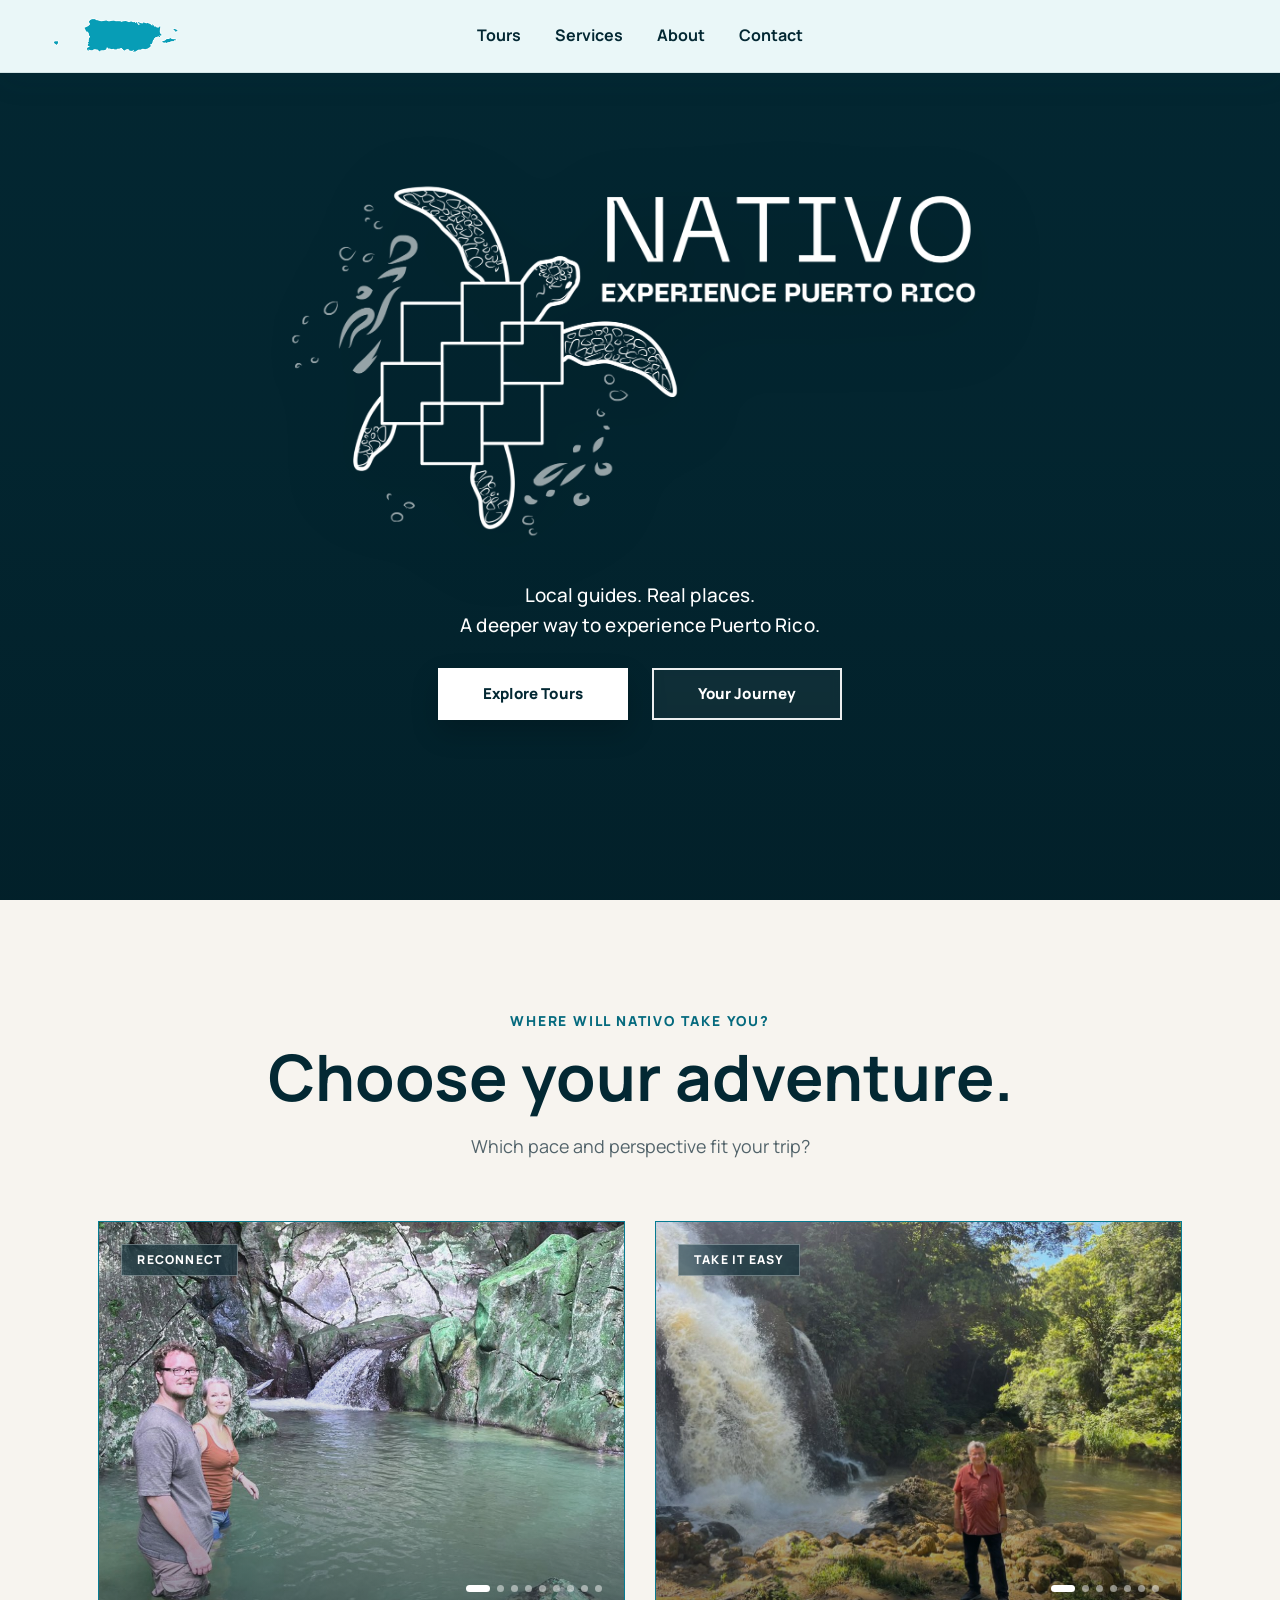
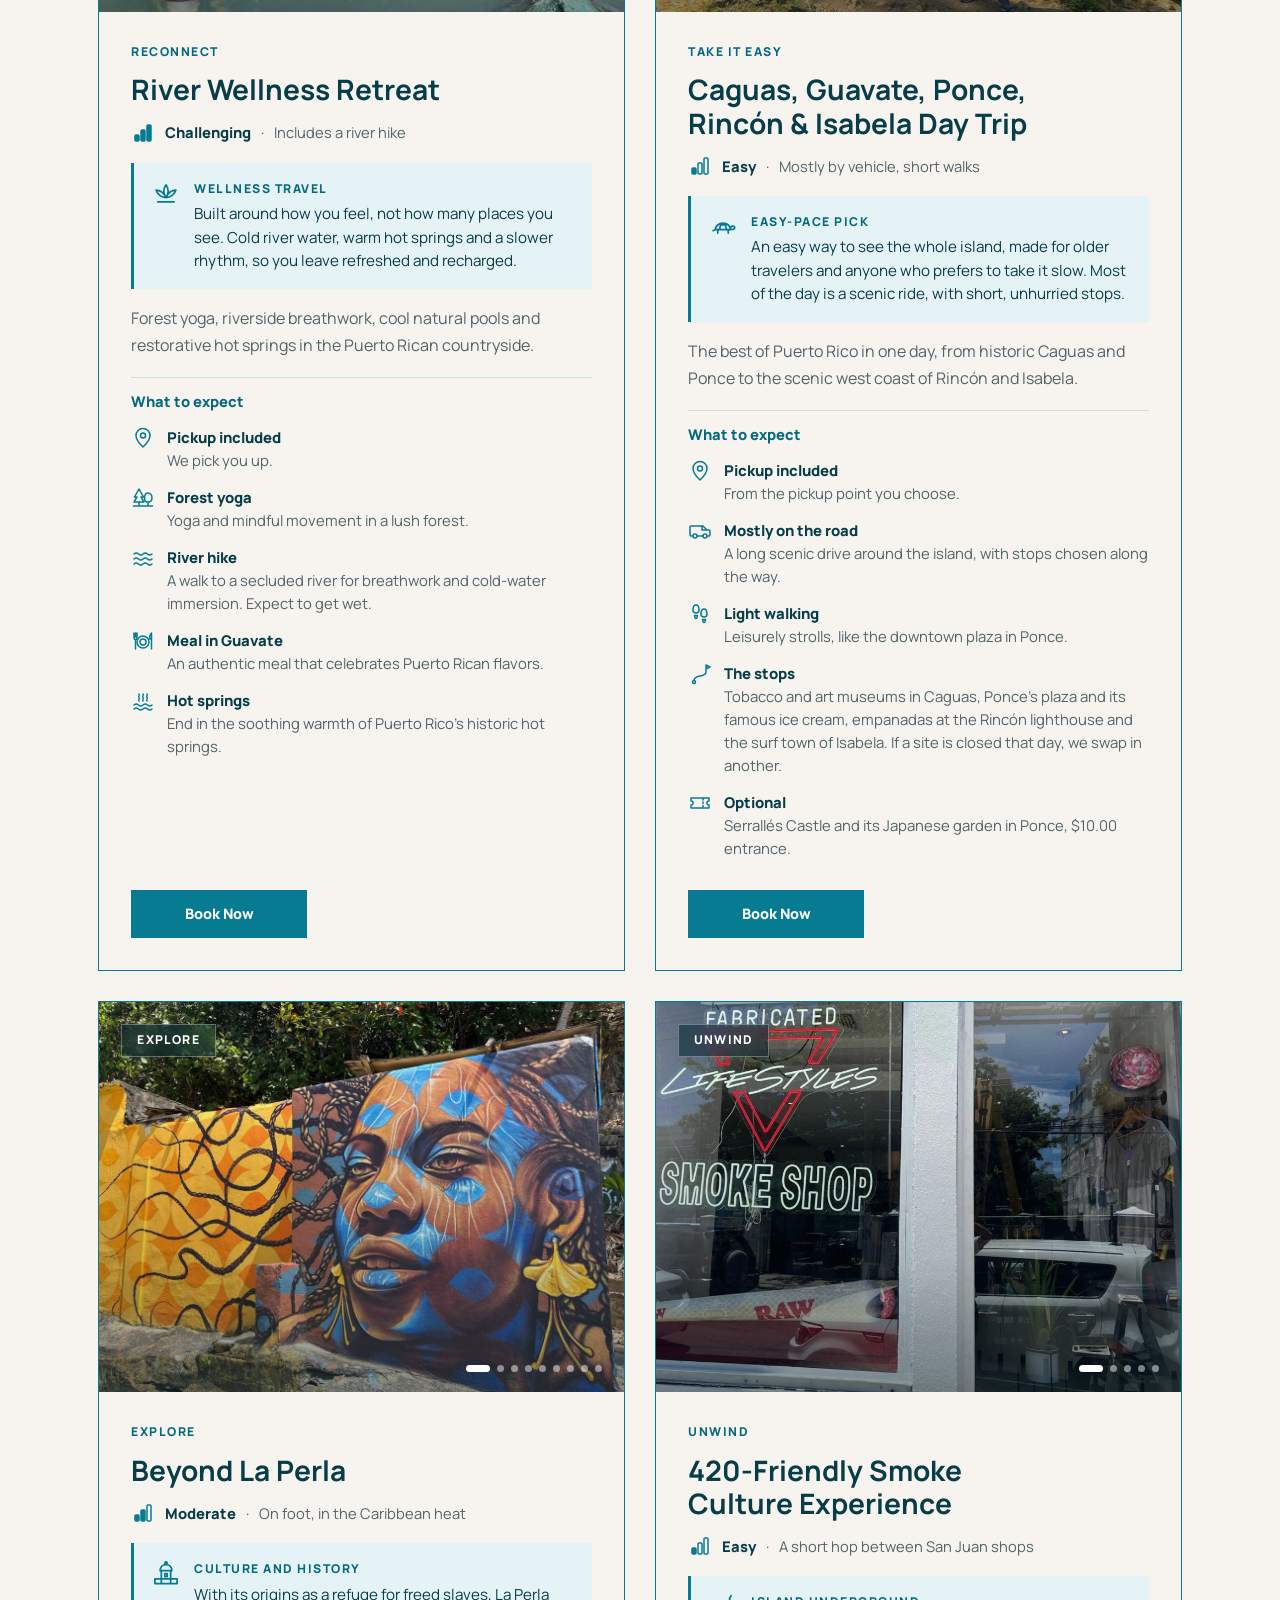
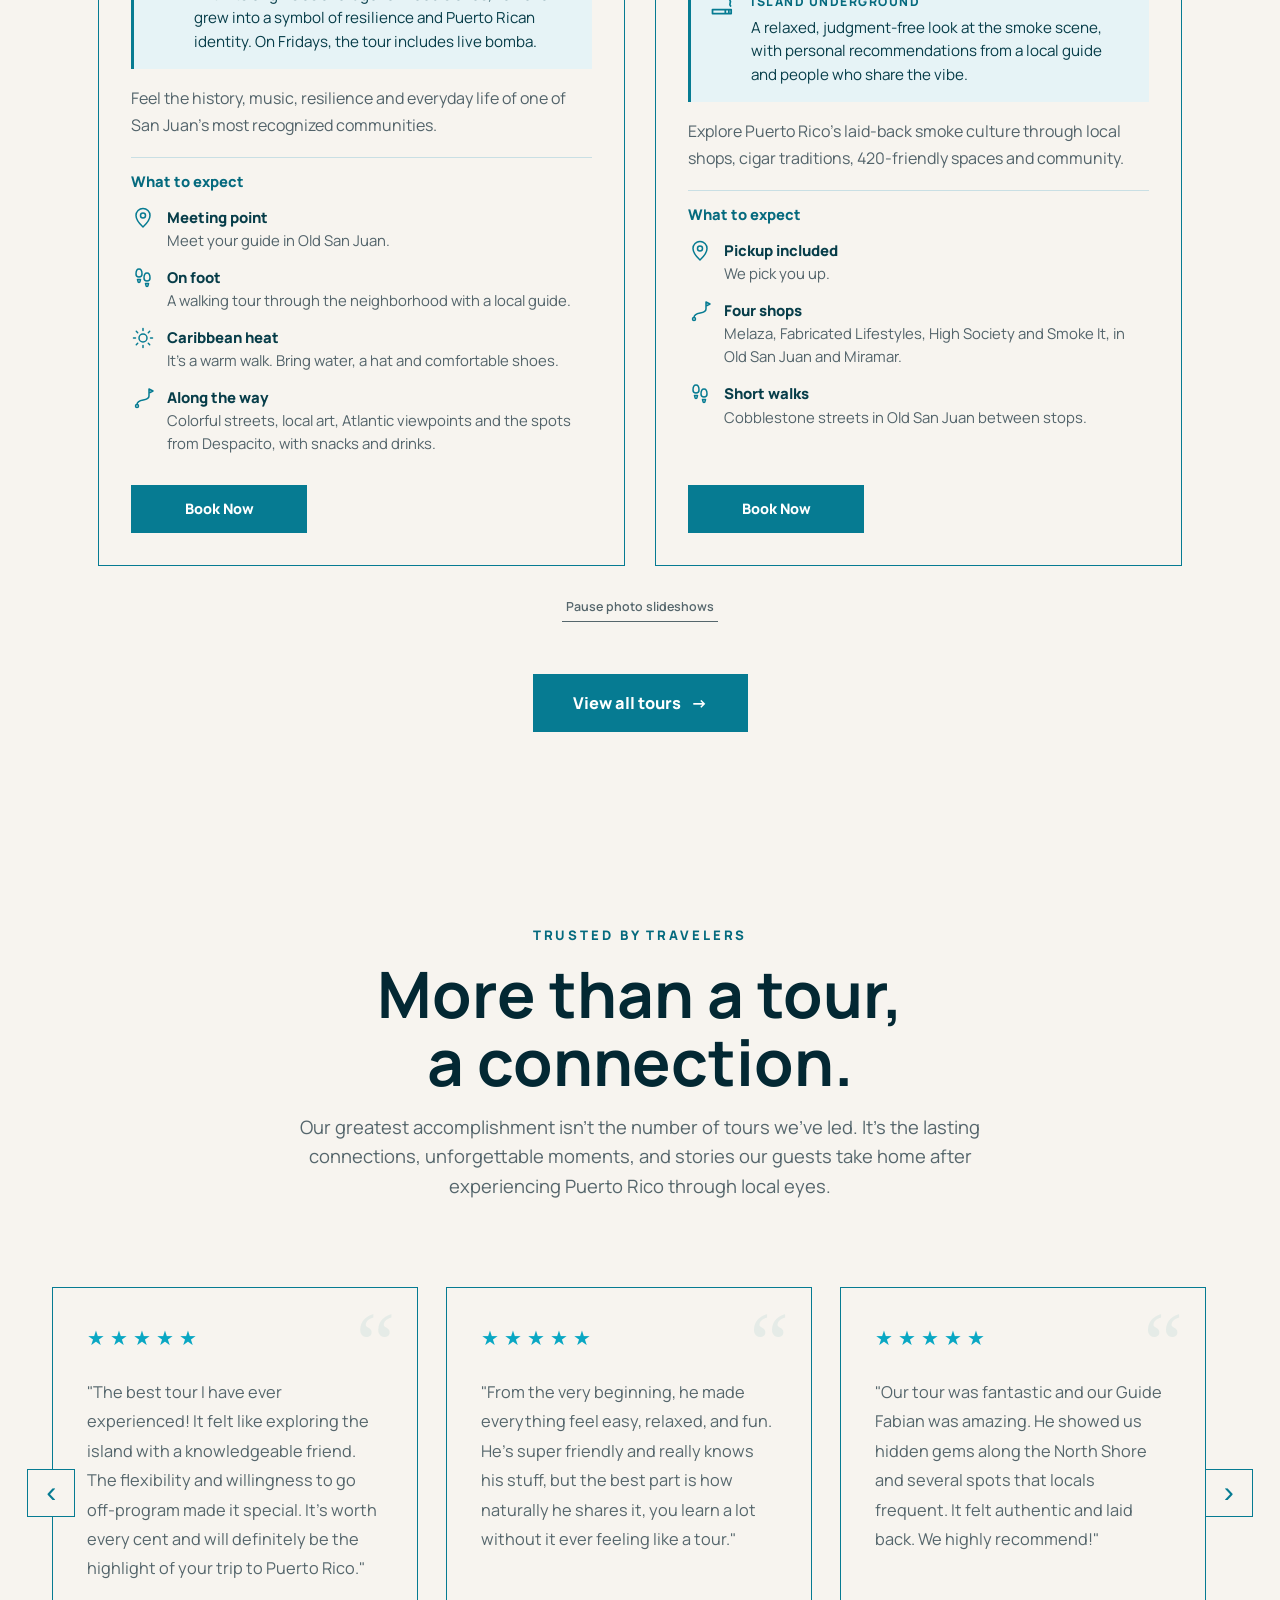
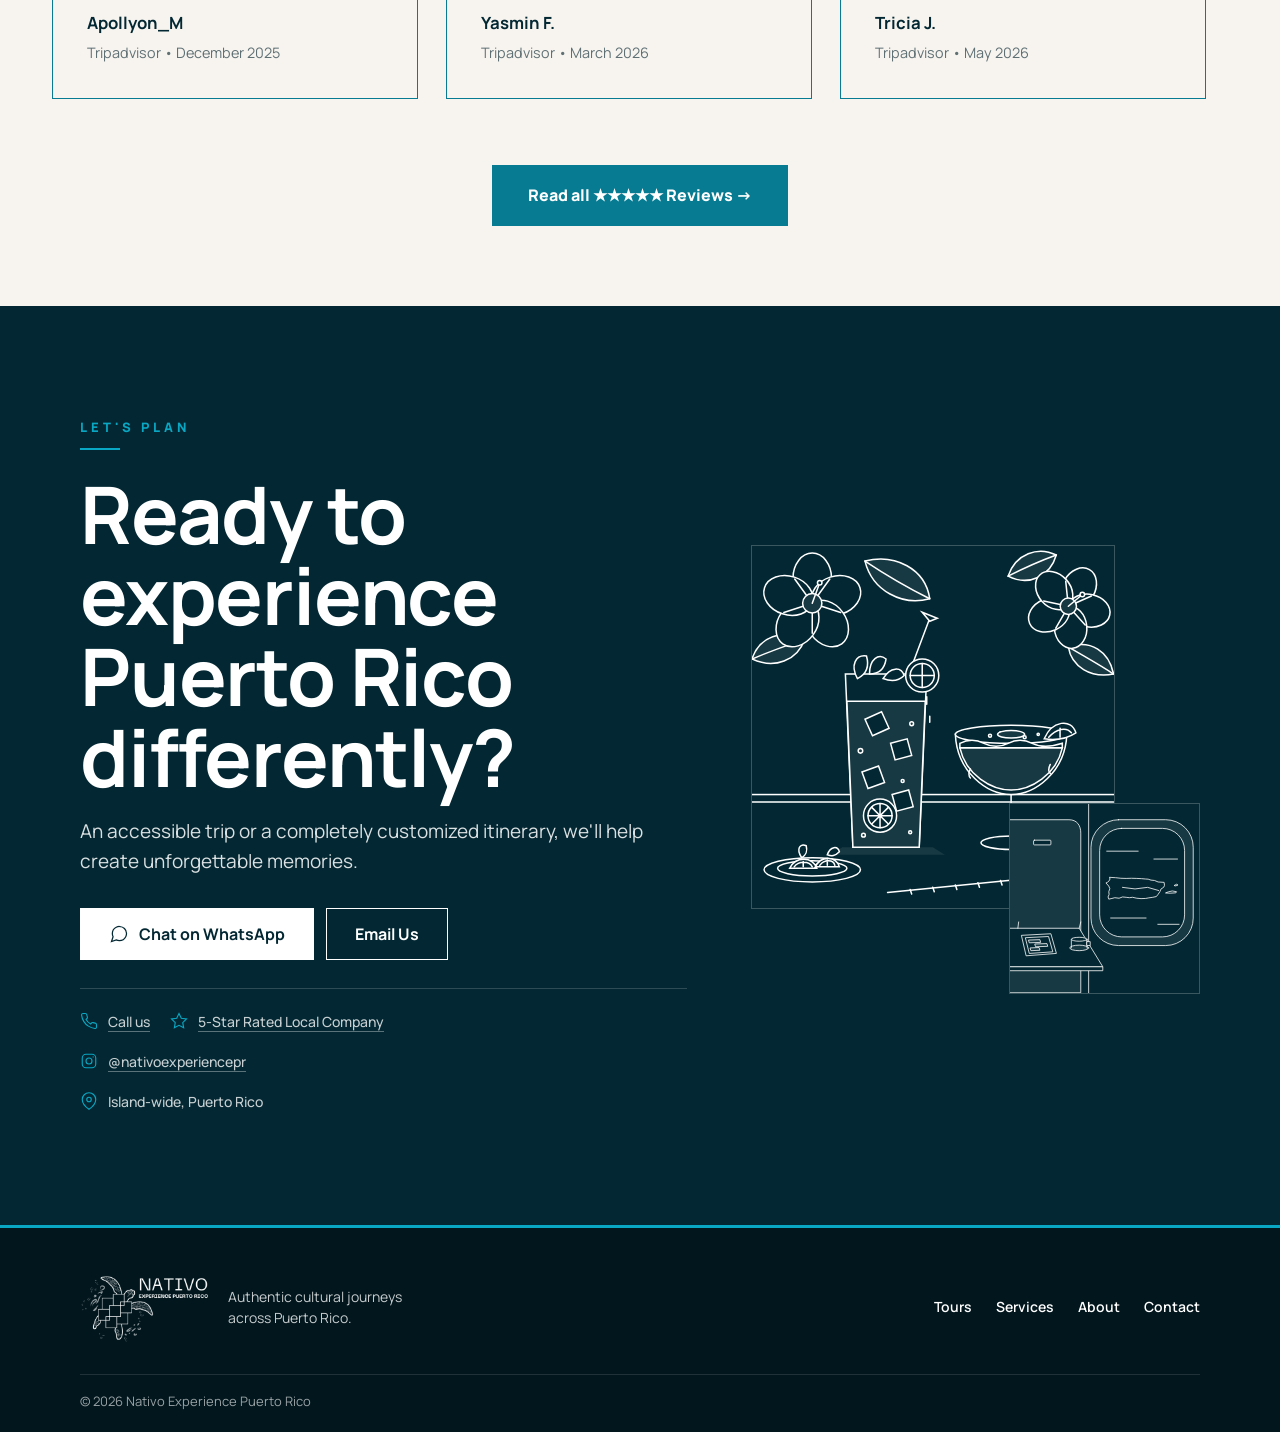
==== commit b46fc2e3: "Halloween: pastilla del hero más cuidada en móvil Dos líneas, pez a buen tamaño, brillo naranja y un" ====
--- a/index.html
+++ b/index.html
@@ -28,7 +28,7 @@
 }
 </script>
 <link rel="stylesheet" href="styles.css?v=20261001">
-<link rel="stylesheet" href="halloween.css?v=20261012g">
+<link rel="stylesheet" href="halloween.css?v=20261013a">
 
 </head>
 
--- a/halloween.css
+++ b/halloween.css
@@ -1114,9 +1114,47 @@
 /* Peces del hero en pantallas angostas: lejos del texto centrado */
 @media (max-width:900px){
 
-  .hw-hero-pez-a{ --w:96px; top:47%; left:1%; }
+  .hw-hero-pez-a{ --w:96px; top:39%; left:1%; }
   .hw-hero-pez-b{ --w:86px; top:37%; left:58%; }
   .hw-hero-pez-c{ display:none; }
   .hw-hero-pez-d{ display:none; }
 
 }
+
+
+/* La pastilla del hero en móvil: compacta, en dos líneas y con el pez a buen tamaño */
+@media (max-width:520px){
+
+  .hw-pastilla{
+    gap:14px;
+    margin-top:30px;
+    padding:11px 24px 11px 18px;
+
+    border-width:1.5px;
+    border-radius:34px;
+    text-align:left;
+
+    box-shadow:0 0 26px rgba(232,96,58,.38), 0 8px 20px rgba(0,0,0,.28);
+  }
+
+  .hw-pastilla::before{
+    width:50px;
+  }
+
+  .hw-pastilla span{
+    display:block;
+    font-size:15px;
+    line-height:1.25;
+    letter-spacing:.02em;
+  }
+
+  .hw-pastilla strong{
+    display:block;
+    margin-bottom:2px;
+
+    font-size:12px;
+    letter-spacing:.14em;
+    text-transform:uppercase;
+  }
+
+}
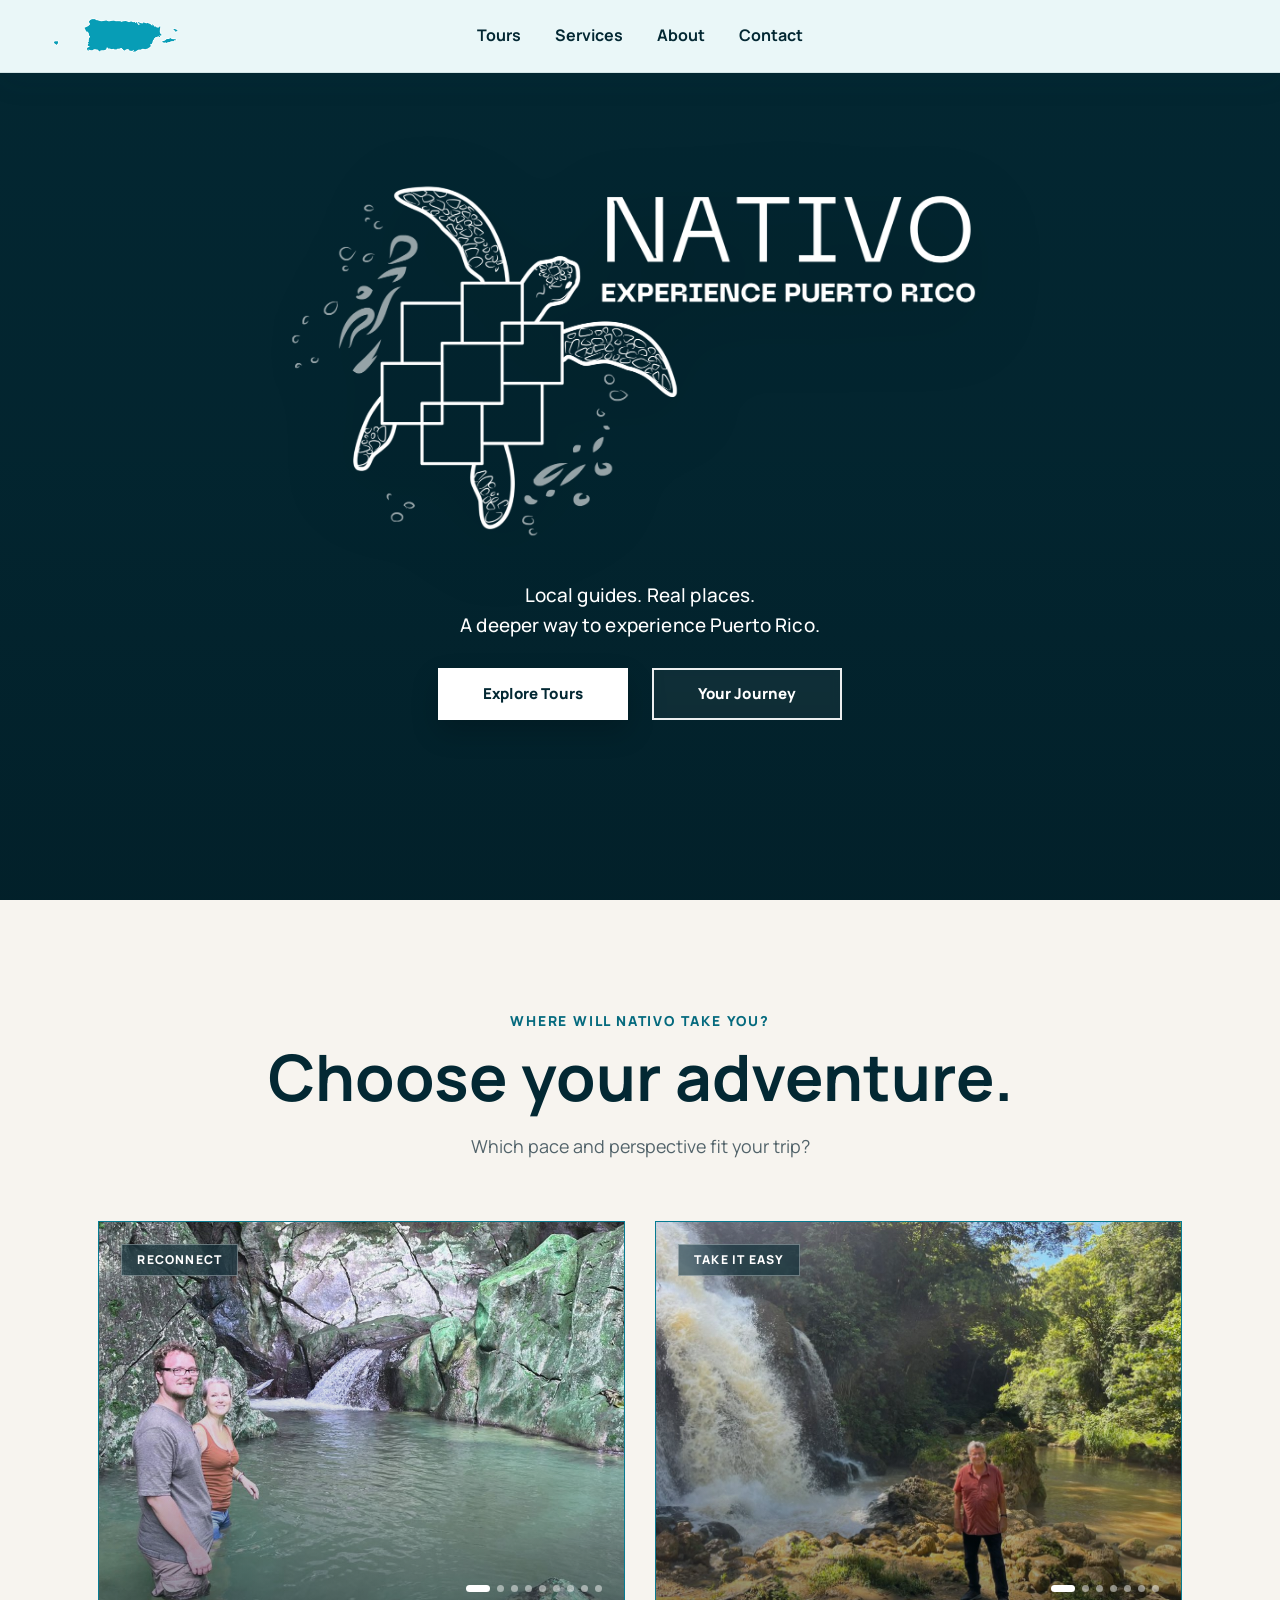
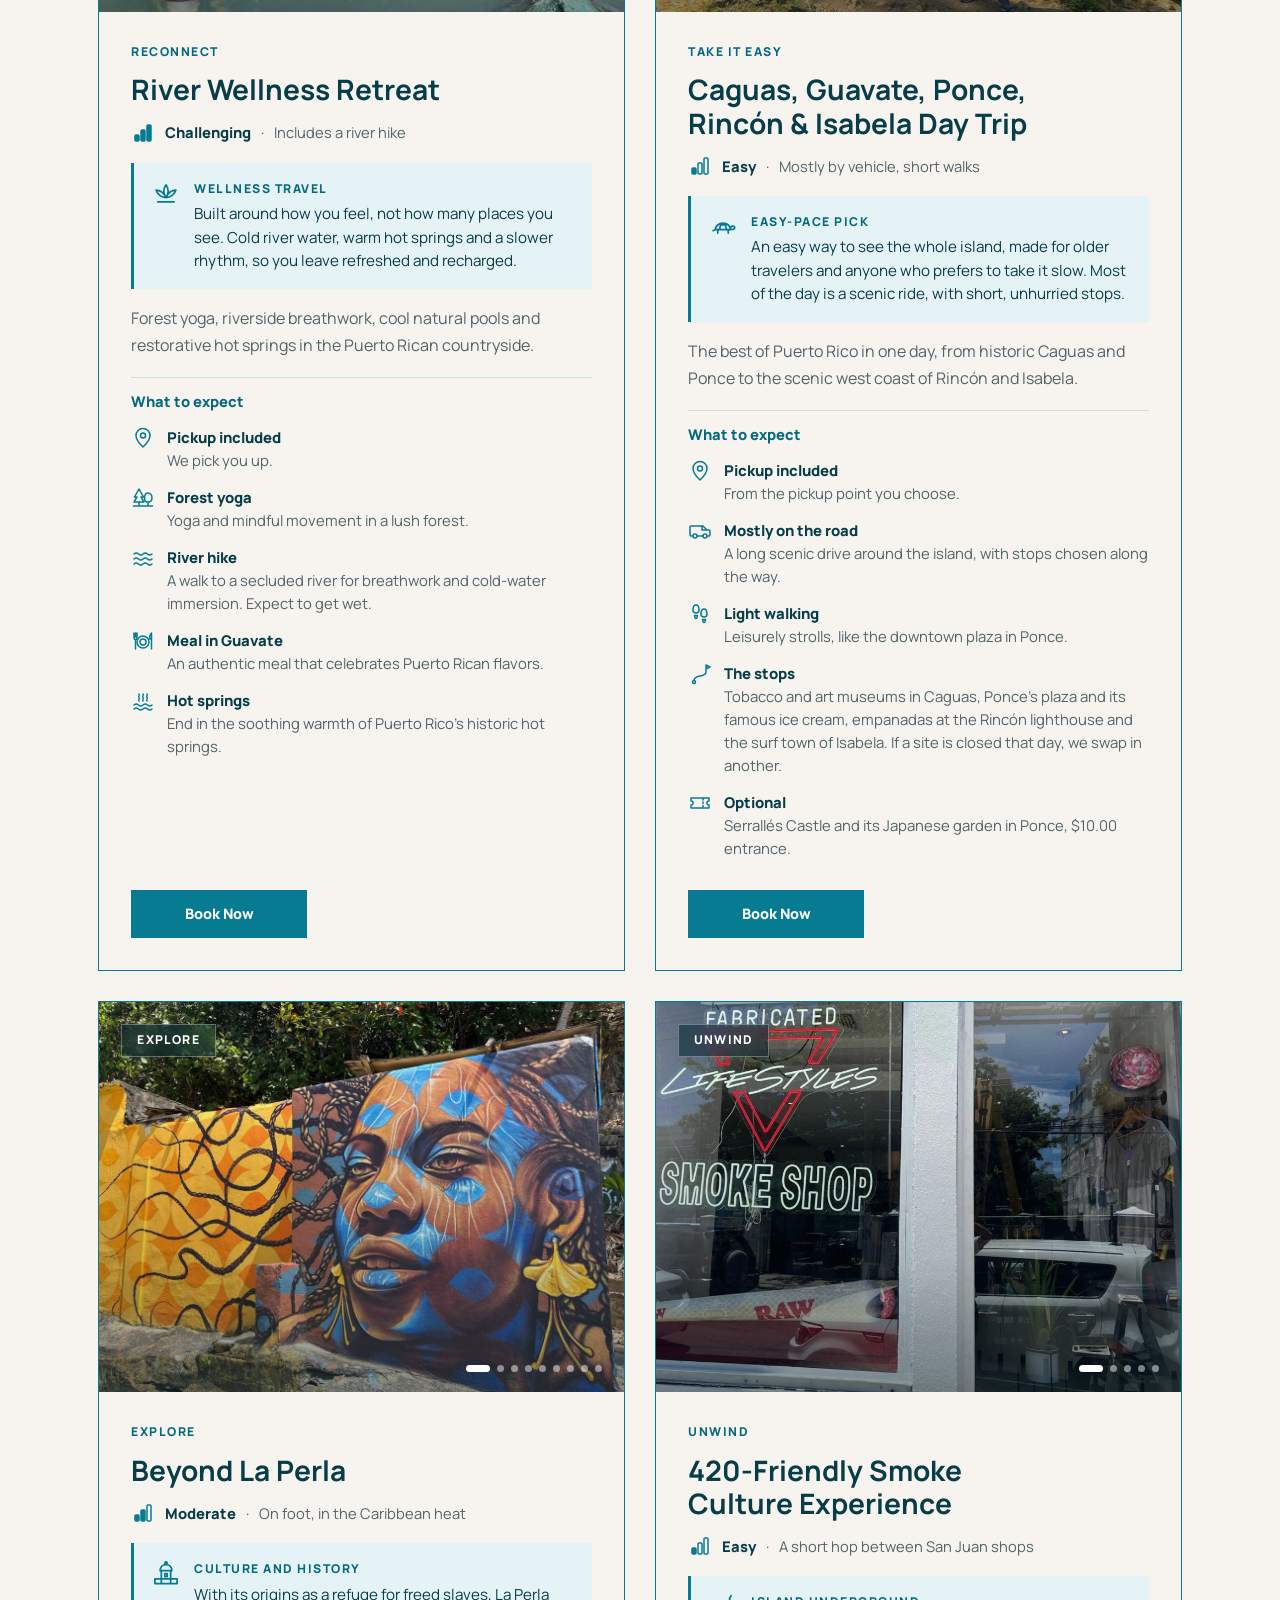
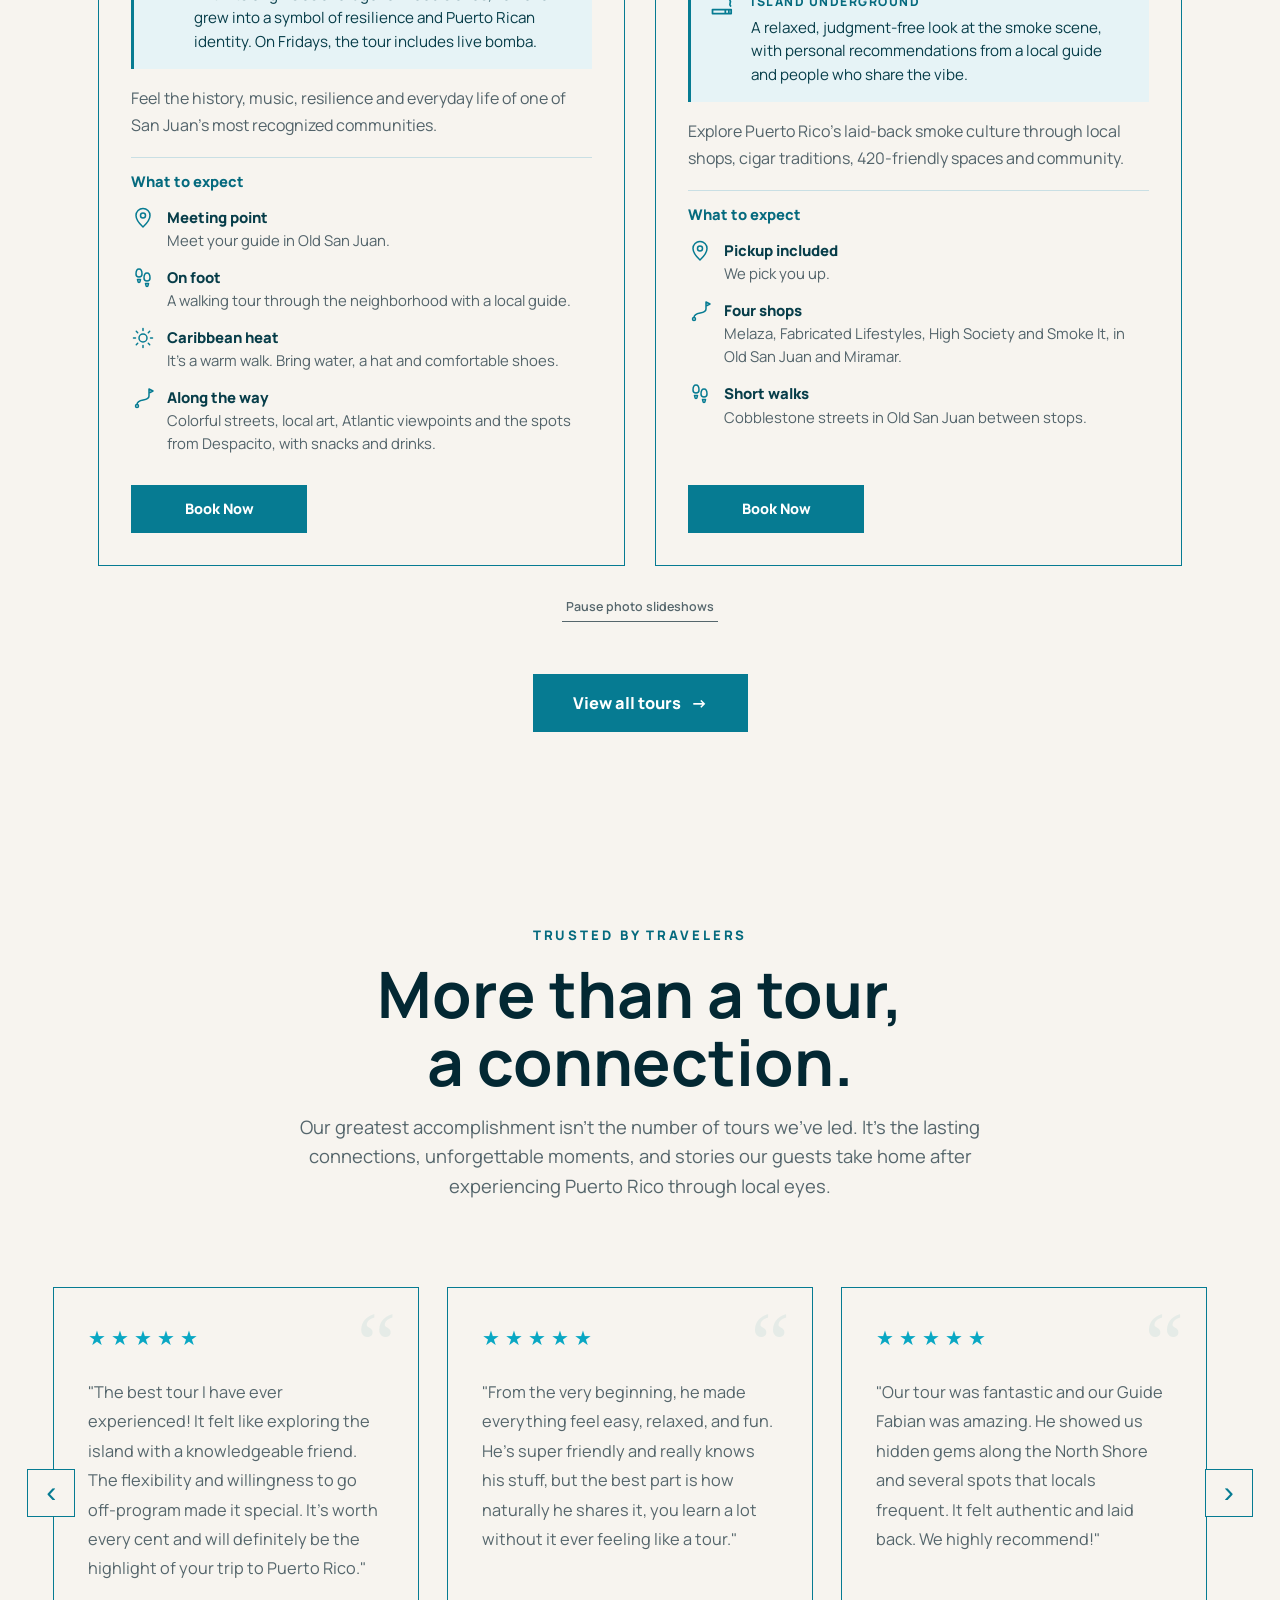
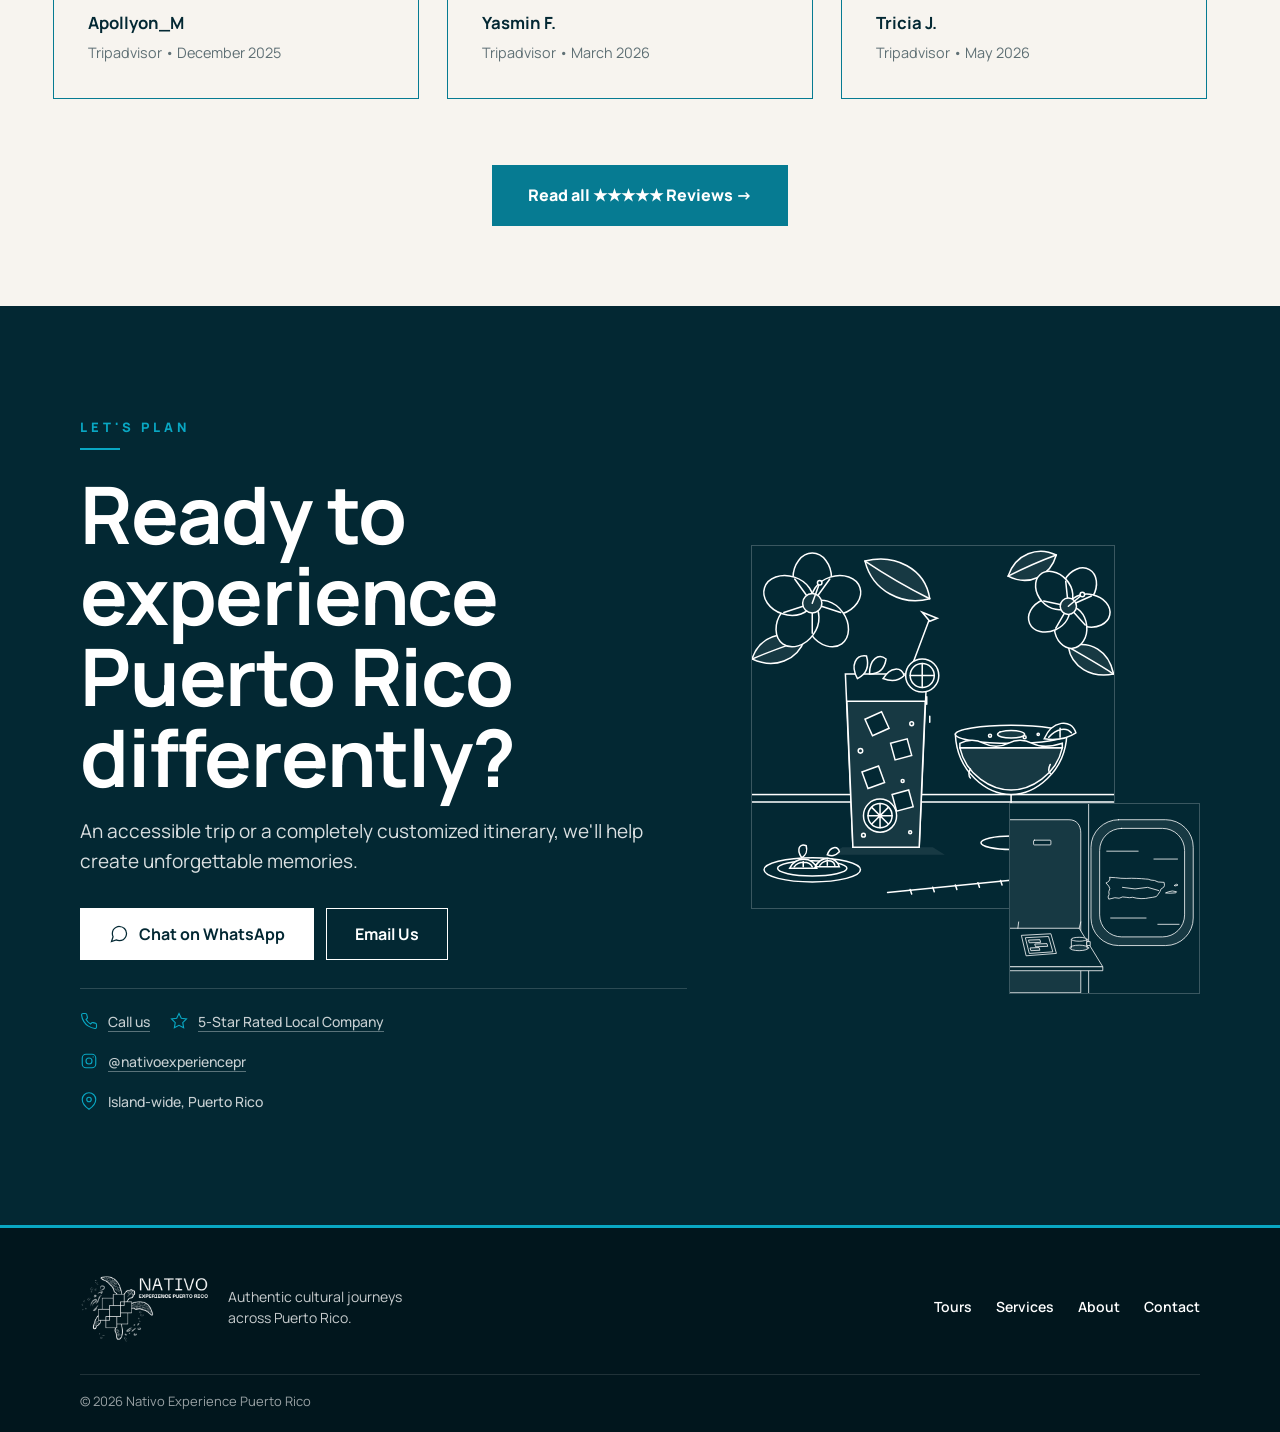
==== commit 175fea39: "Halloween: quitar la salpicadura de la esquina superior derecha Se elimina el elemento, su CSS y spl" ====
--- a/index.html
+++ b/index.html
@@ -28,7 +28,7 @@
 }
 </script>
 <link rel="stylesheet" href="styles.css?v=20261001">
-<link rel="stylesheet" href="halloween.css?v=20261013a">
+<link rel="stylesheet" href="halloween.css?v=20261013c">
 
 </head>
 
@@ -175,7 +175,6 @@
 
   <span class="hw-luz hw-luz-v" aria-hidden="true"></span>
   <span class="hw-luz hw-luz-h" aria-hidden="true"></span>
-  <span class="hw-splat" aria-hidden="true"></span>
   <span class="hw-web hw-web-a" aria-hidden="true"></span>
   <span class="hw-pez hw-pez-hueso hw-pez-a" aria-hidden="true"></span>
   <span class="hw-pez hw-pez-hueso hw-pez-b" aria-hidden="true"></span>
--- a/halloween.css
+++ b/halloween.css
@@ -672,22 +672,6 @@
 .hw-luz-v{ top:0; bottom:0; left:7%; width:3px; }
 .hw-luz-h{ left:0; right:0; top:34%; height:2px; opacity:.28; }
 
-/* Salpicadura detrás del televisor */
-.hw-splat{
-  position:absolute;
-  z-index:0;
-  pointer-events:none;
-  top:-50px;
-  right:-130px;
-
-  width:clamp(240px,32vw,470px);
-  aspect-ratio:1;
-
-  background:url("assets/halloween/splat.svg") center / contain no-repeat;
-  opacity:.92;
-  transform:rotate(12deg);
-}
-
 .hw-escena{
   position:relative;
   z-index:1;
@@ -1094,11 +1078,6 @@
 
   .hw-luz-v{ left:4%; }
 
-  .hw-splat{
-    top:30vw;
-    right:-70px;
-    width:62vw;
-  }
 
 }
 
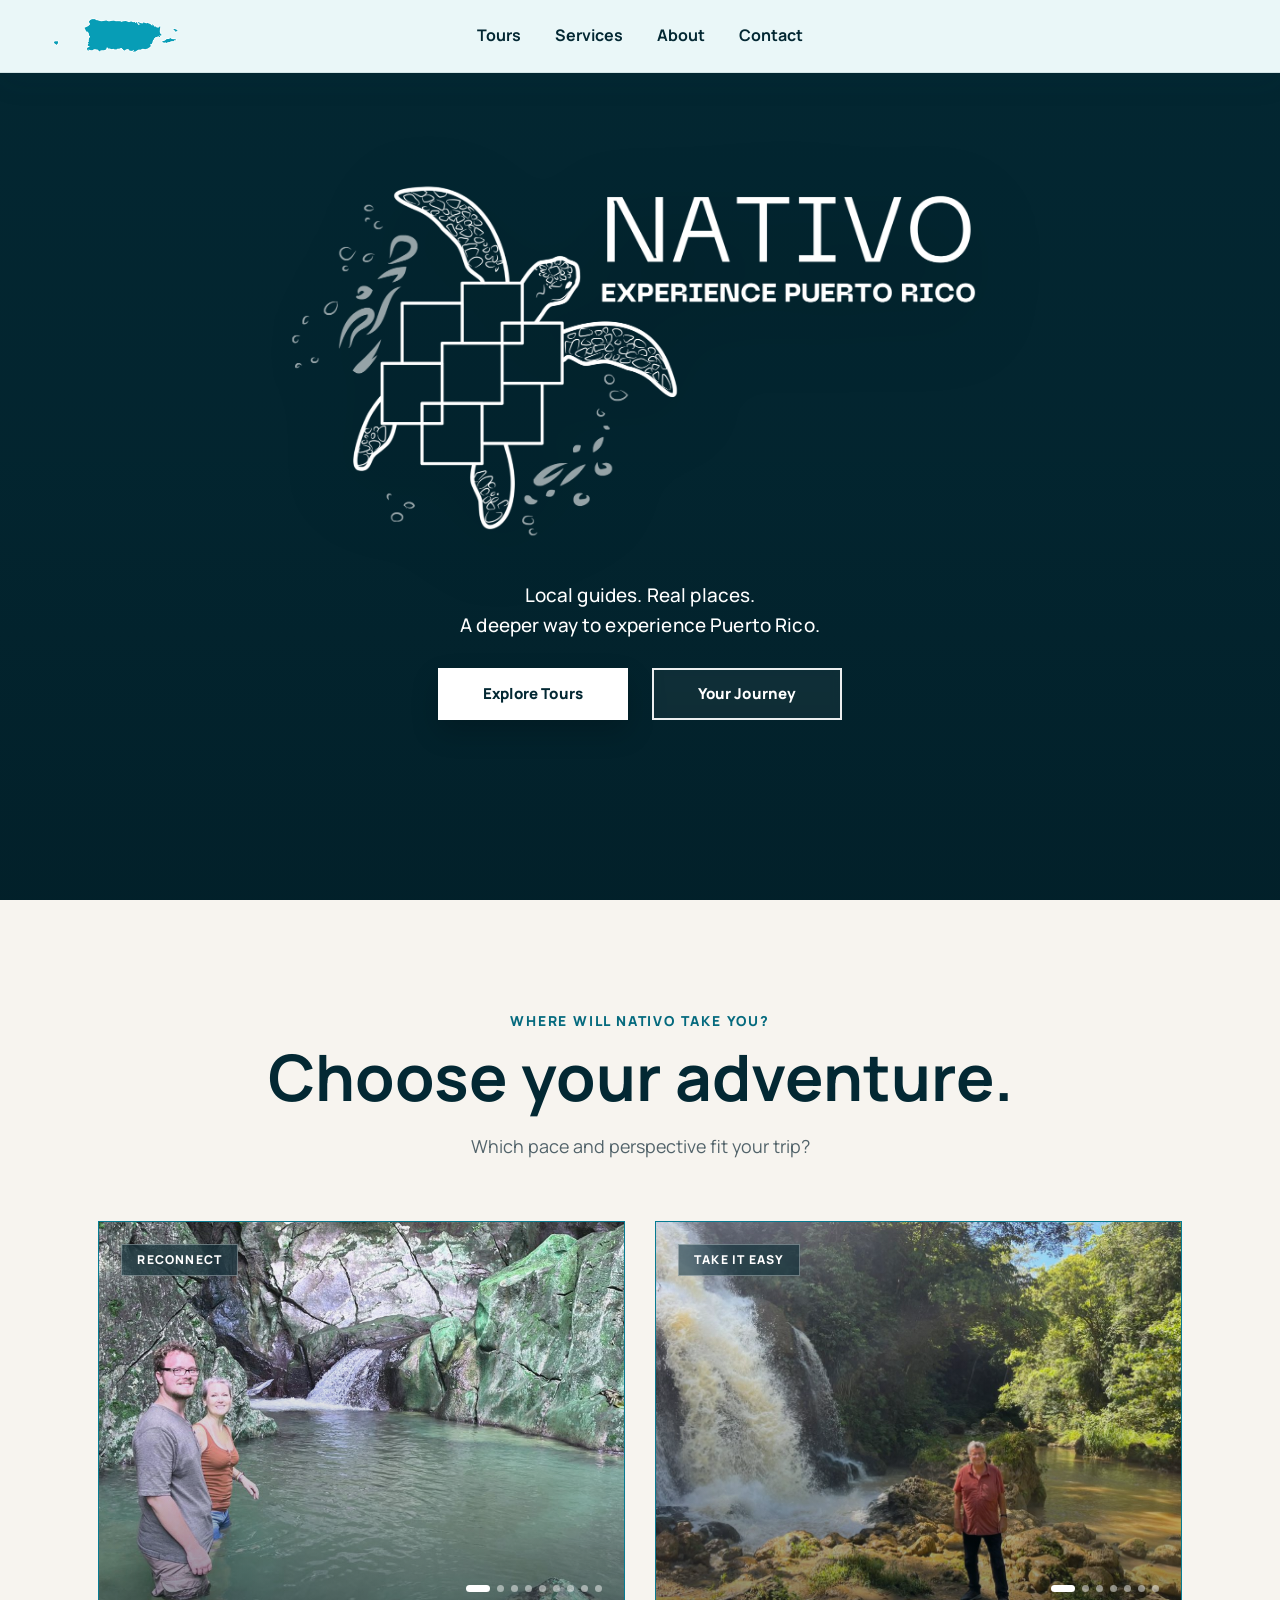
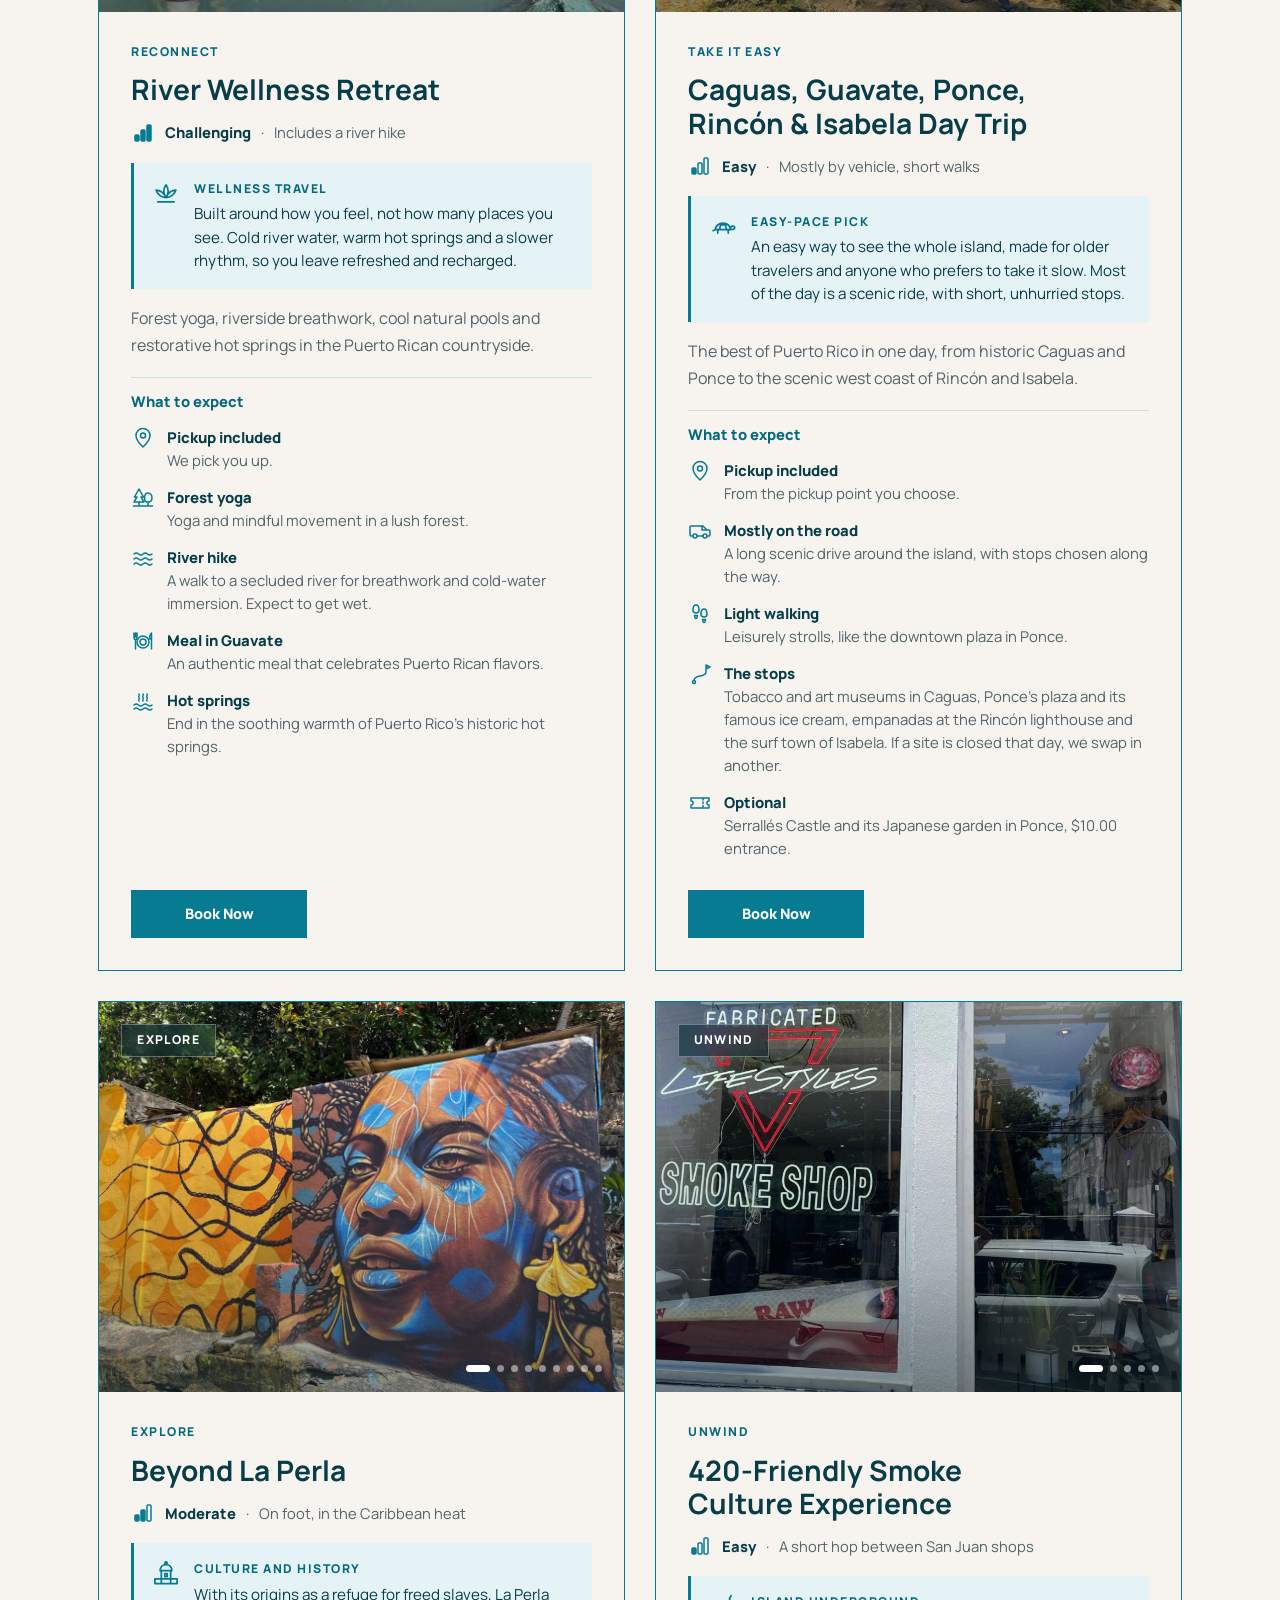
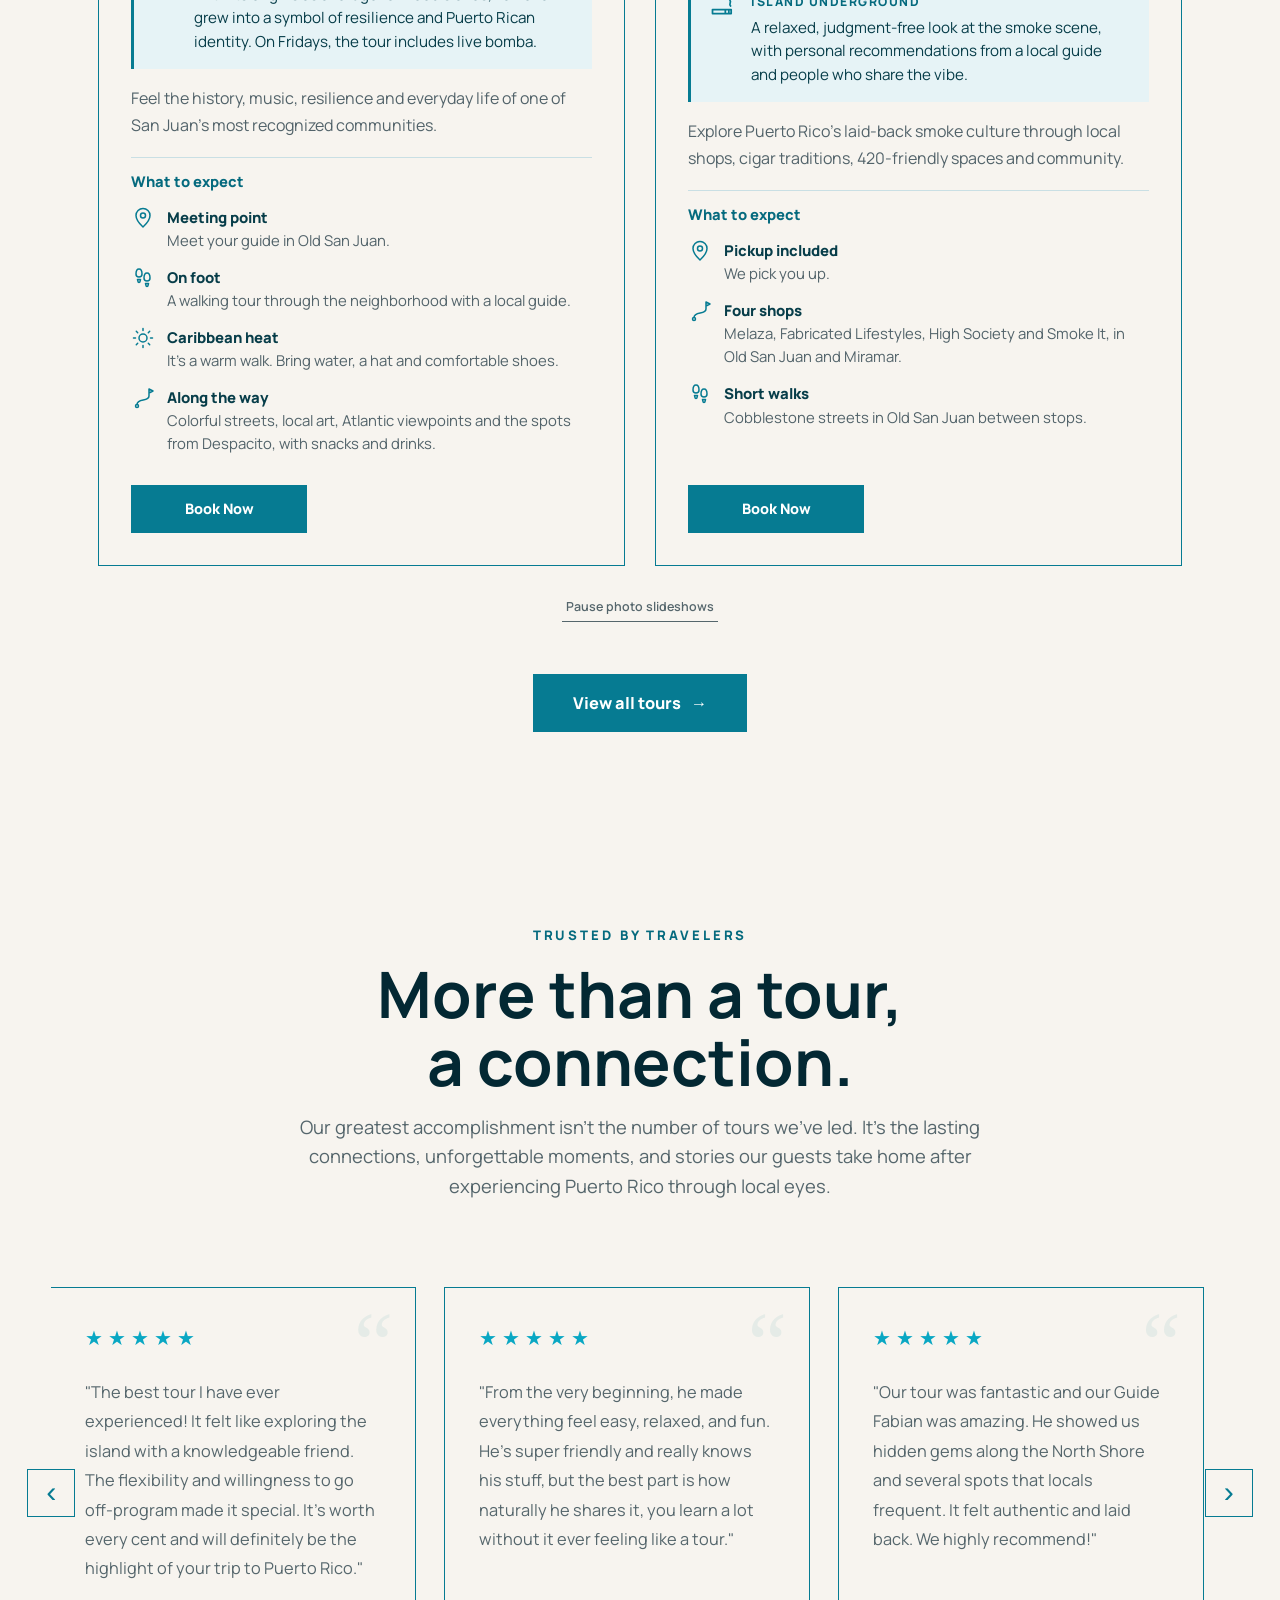
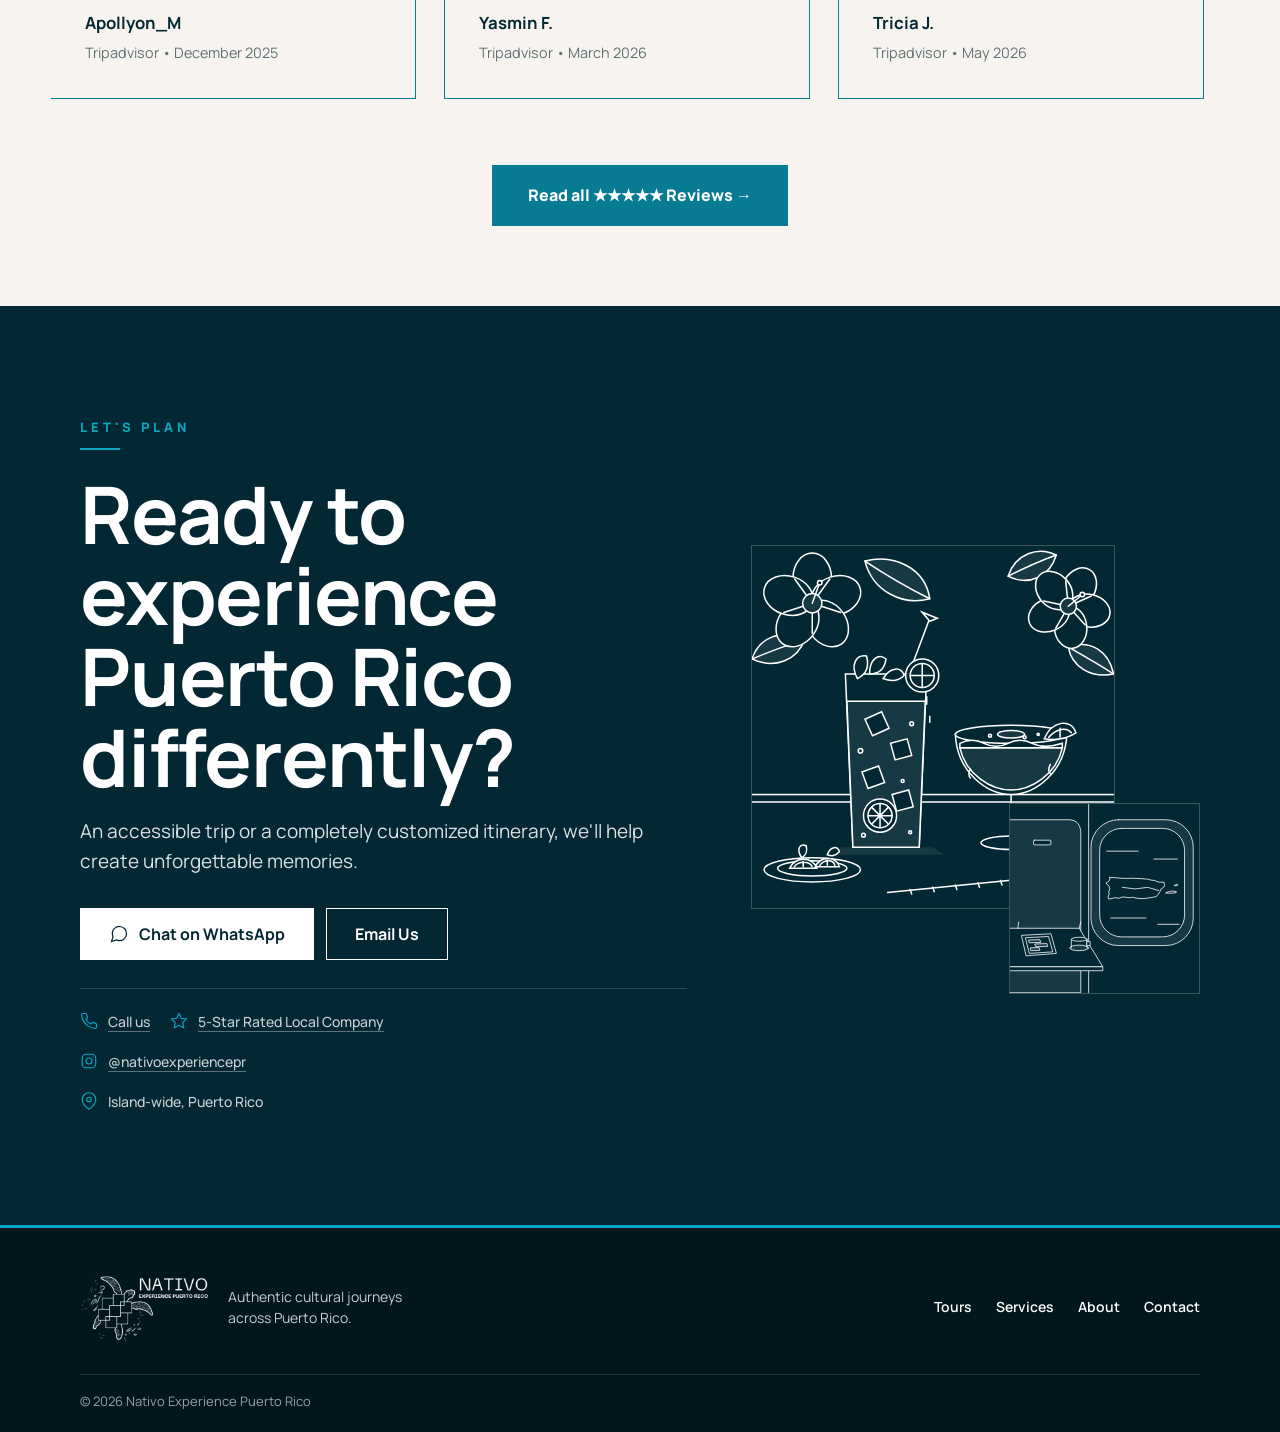
==== commit 0e8a4848: "Alojar las fuentes en el sitio y quitar Google Fonts Cada visita pedía Manrope a fonts.googleapis.co" ====
--- a/index.html
+++ b/index.html
@@ -11,12 +11,7 @@
 name="description"
 content="Discover Puerto Rico through authentic cultural trips and adventures curated by locals.">
 
-<link rel="preconnect" href="https://fonts.googleapis.com">
-<link rel="preconnect" href="https://fonts.gstatic.com" crossorigin>
-
-<link
-href="https://fonts.googleapis.com/css2?family=Manrope:wght@300;400;500;600;700;800&display=swap"
-rel="stylesheet">
+<link rel="preload" href="assets/fonts/manrope-latin-wght-normal.woff2" as="font" type="font/woff2" crossorigin>
 
 <link rel="icon" type="image/png" sizes="32x32" href="assets/favicon-32.png?v=20260924a">
 <link rel="apple-touch-icon" href="assets/favicon-180.png?v=20260924a">
@@ -24,11 +19,10 @@
 /* Tema de Halloween: se enciende solo hasta el 31 de octubre de 2026 (ver halloween.css) */
 if (new Date() < new Date(2026, 10, 1)) {
   document.documentElement.classList.add("halloween");
-  document.head.insertAdjacentHTML("beforeend", '<link rel="stylesheet" href="https://fonts.googleapis.com/css2?family=Anton&family=Special+Elite&family=Pirata+One&family=VT323&family=Permanent+Marker&display=swap">');
 }
 </script>
-<link rel="stylesheet" href="styles.css?v=20261001">
-<link rel="stylesheet" href="halloween.css?v=20261013c">
+<link rel="stylesheet" href="styles.css?v=20261109">
+<link rel="stylesheet" href="halloween.css?v=20261109">
 
 </head>
 
--- a/styles.css
+++ b/styles.css
@@ -1,3 +1,31 @@
+/* Fuentes alojadas en este mismo sitio. Antes se pedían a Google Fonts,
+   lo que le enviaba la IP de cada visitante a Google (ver reel y fallo del
+   tribunal de Múnich, 2022). Solo el subconjunto latino: el sitio es en inglés. */
+@font-face{
+  font-family:'Manrope';
+  font-style:normal;
+  font-display:swap;
+  font-weight:200 800;
+  src:url('assets/fonts/manrope-latin-wght-normal.woff2') format('woff2-variations');
+  unicode-range:U+0000-00FF,U+0131,U+0152-0153,U+02BB-02BC,U+02C6,U+02DA,U+02DC,U+0304,U+0308,U+0329,U+2000-206F,U+20AC,U+2122,U+2191,U+2193,U+2212,U+2215,U+FEFF,U+FFFD;
+}
+@font-face{
+  font-family:'JetBrains Mono';
+  font-style:normal;
+  font-display:swap;
+  font-weight:500;
+  src:url('assets/fonts/jetbrains-mono-latin-500-normal.woff2') format('woff2');
+  unicode-range:U+0000-00FF,U+0131,U+0152-0153,U+02BB-02BC,U+02C6,U+02DA,U+02DC,U+0304,U+0308,U+0329,U+2000-206F,U+20AC,U+2122,U+2191,U+2193,U+2212,U+2215,U+FEFF,U+FFFD;
+}
+@font-face{
+  font-family:'JetBrains Mono';
+  font-style:normal;
+  font-display:swap;
+  font-weight:700;
+  src:url('assets/fonts/jetbrains-mono-latin-700-normal.woff2') format('woff2');
+  unicode-range:U+0000-00FF,U+0131,U+0152-0153,U+02BB-02BC,U+02C6,U+02DA,U+02DC,U+0304,U+0308,U+0329,U+2000-206F,U+20AC,U+2122,U+2191,U+2193,U+2212,U+2215,U+FEFF,U+FFFD;
+}
+
 :root{
 
 --primary:#09a7c3;
@@ -4823,7 +4851,9 @@
   }
 
   .tours-hero h1{
-    font-size:84px;
+    /* La columna es la mitad del ancho: a 900 px, 84 px parte
+       "Adventures" a mitad de palabra. Crece con la pantalla. */
+    font-size:clamp(48px,6.2vw,84px);
   }
 
   .tours-hero-lead{
--- a/halloween.css
+++ b/halloween.css
@@ -1,3 +1,45 @@
+/* Fuentes del tema de Halloween, alojadas aquí (sin Google Fonts). */
+@font-face{
+  font-family:'Anton';
+  font-style:normal;
+  font-display:swap;
+  font-weight:400;
+  src:url('assets/fonts/anton-latin-400-normal.woff2') format('woff2');
+  unicode-range:U+0000-00FF,U+0131,U+0152-0153,U+02BB-02BC,U+02C6,U+02DA,U+02DC,U+0304,U+0308,U+0329,U+2000-206F,U+20AC,U+2122,U+2191,U+2193,U+2212,U+2215,U+FEFF,U+FFFD;
+}
+@font-face{
+  font-family:'Special Elite';
+  font-style:normal;
+  font-display:swap;
+  font-weight:400;
+  src:url('assets/fonts/special-elite-latin-400-normal.woff2') format('woff2');
+  unicode-range:U+0000-00FF,U+0131,U+0152-0153,U+02BB-02BC,U+02C6,U+02DA,U+02DC,U+0304,U+0308,U+0329,U+2000-206F,U+20AC,U+2122,U+2191,U+2193,U+2212,U+2215,U+FEFF,U+FFFD;
+}
+@font-face{
+  font-family:'Pirata One';
+  font-style:normal;
+  font-display:swap;
+  font-weight:400;
+  src:url('assets/fonts/pirata-one-latin-400-normal.woff2') format('woff2');
+  unicode-range:U+0000-00FF,U+0131,U+0152-0153,U+02BB-02BC,U+02C6,U+02DA,U+02DC,U+0304,U+0308,U+0329,U+2000-206F,U+20AC,U+2122,U+2191,U+2193,U+2212,U+2215,U+FEFF,U+FFFD;
+}
+@font-face{
+  font-family:'VT323';
+  font-style:normal;
+  font-display:swap;
+  font-weight:400;
+  src:url('assets/fonts/vt323-latin-400-normal.woff2') format('woff2');
+  unicode-range:U+0000-00FF,U+0131,U+0152-0153,U+02BB-02BC,U+02C6,U+02DA,U+02DC,U+0304,U+0308,U+0329,U+2000-206F,U+20AC,U+2122,U+2191,U+2193,U+2212,U+2215,U+FEFF,U+FFFD;
+}
+@font-face{
+  font-family:'Permanent Marker';
+  font-style:normal;
+  font-display:swap;
+  font-weight:400;
+  src:url('assets/fonts/permanent-marker-latin-400-normal.woff2') format('woff2');
+  unicode-range:U+0000-00FF,U+0131,U+0152-0153,U+02BB-02BC,U+02C6,U+02DA,U+02DC,U+0304,U+0308,U+0329,U+2000-206F,U+20AC,U+2122,U+2191,U+2193,U+2212,U+2215,U+FEFF,U+FFFD;
+}
+
 /* ==========================================
 TEMPORADA DE HALLOWEEN
 
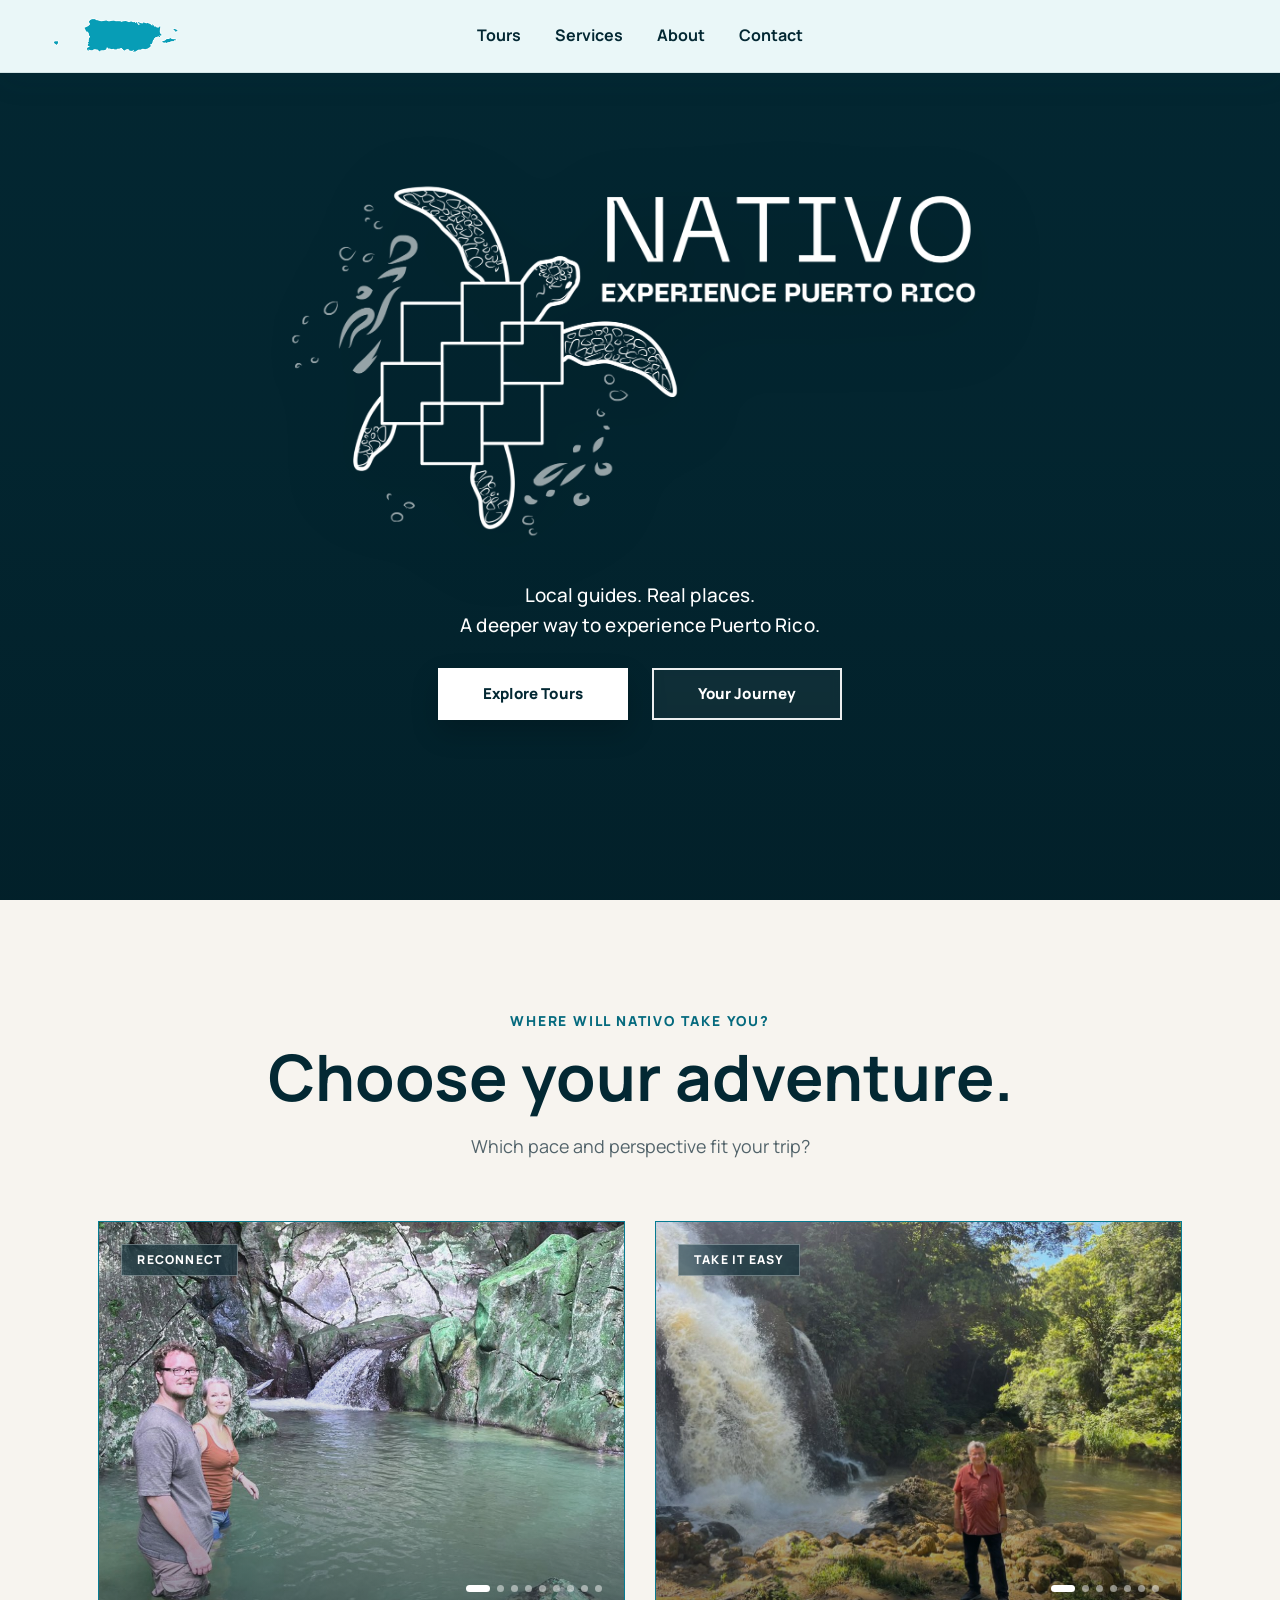
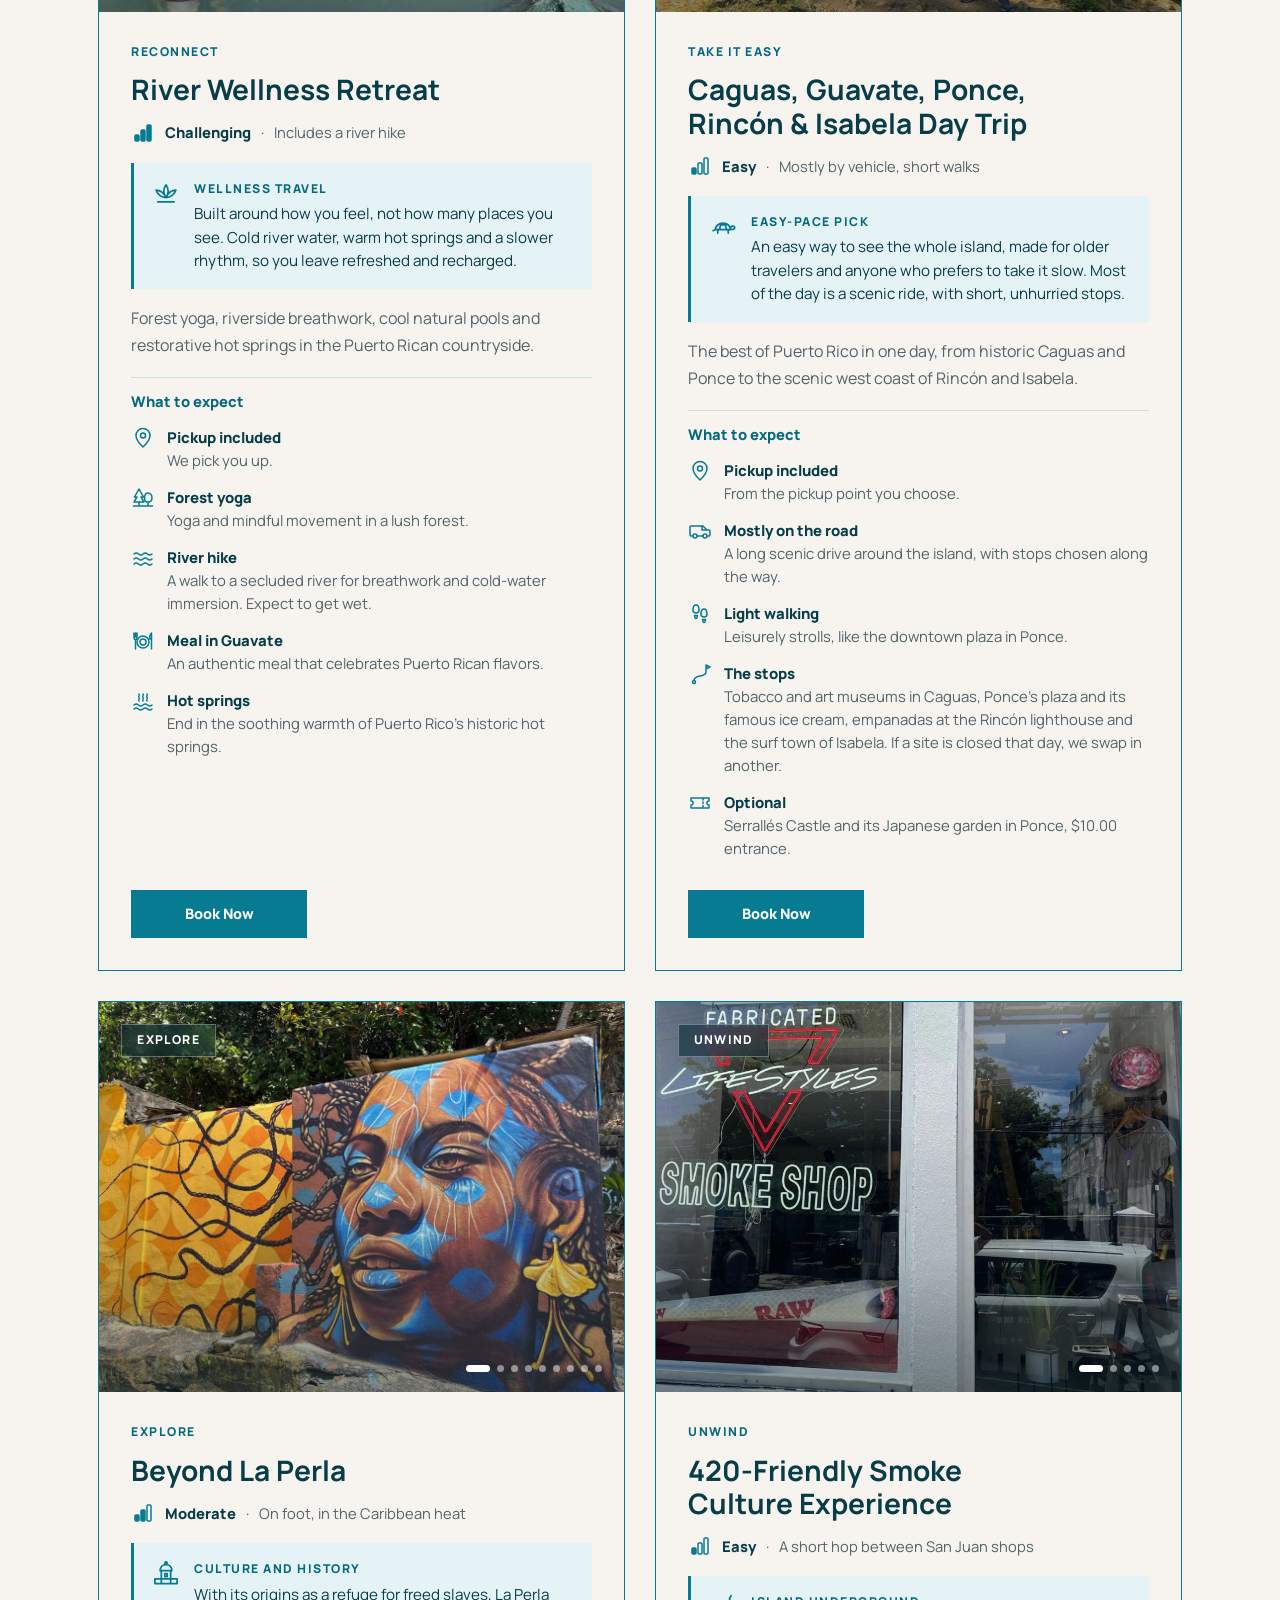
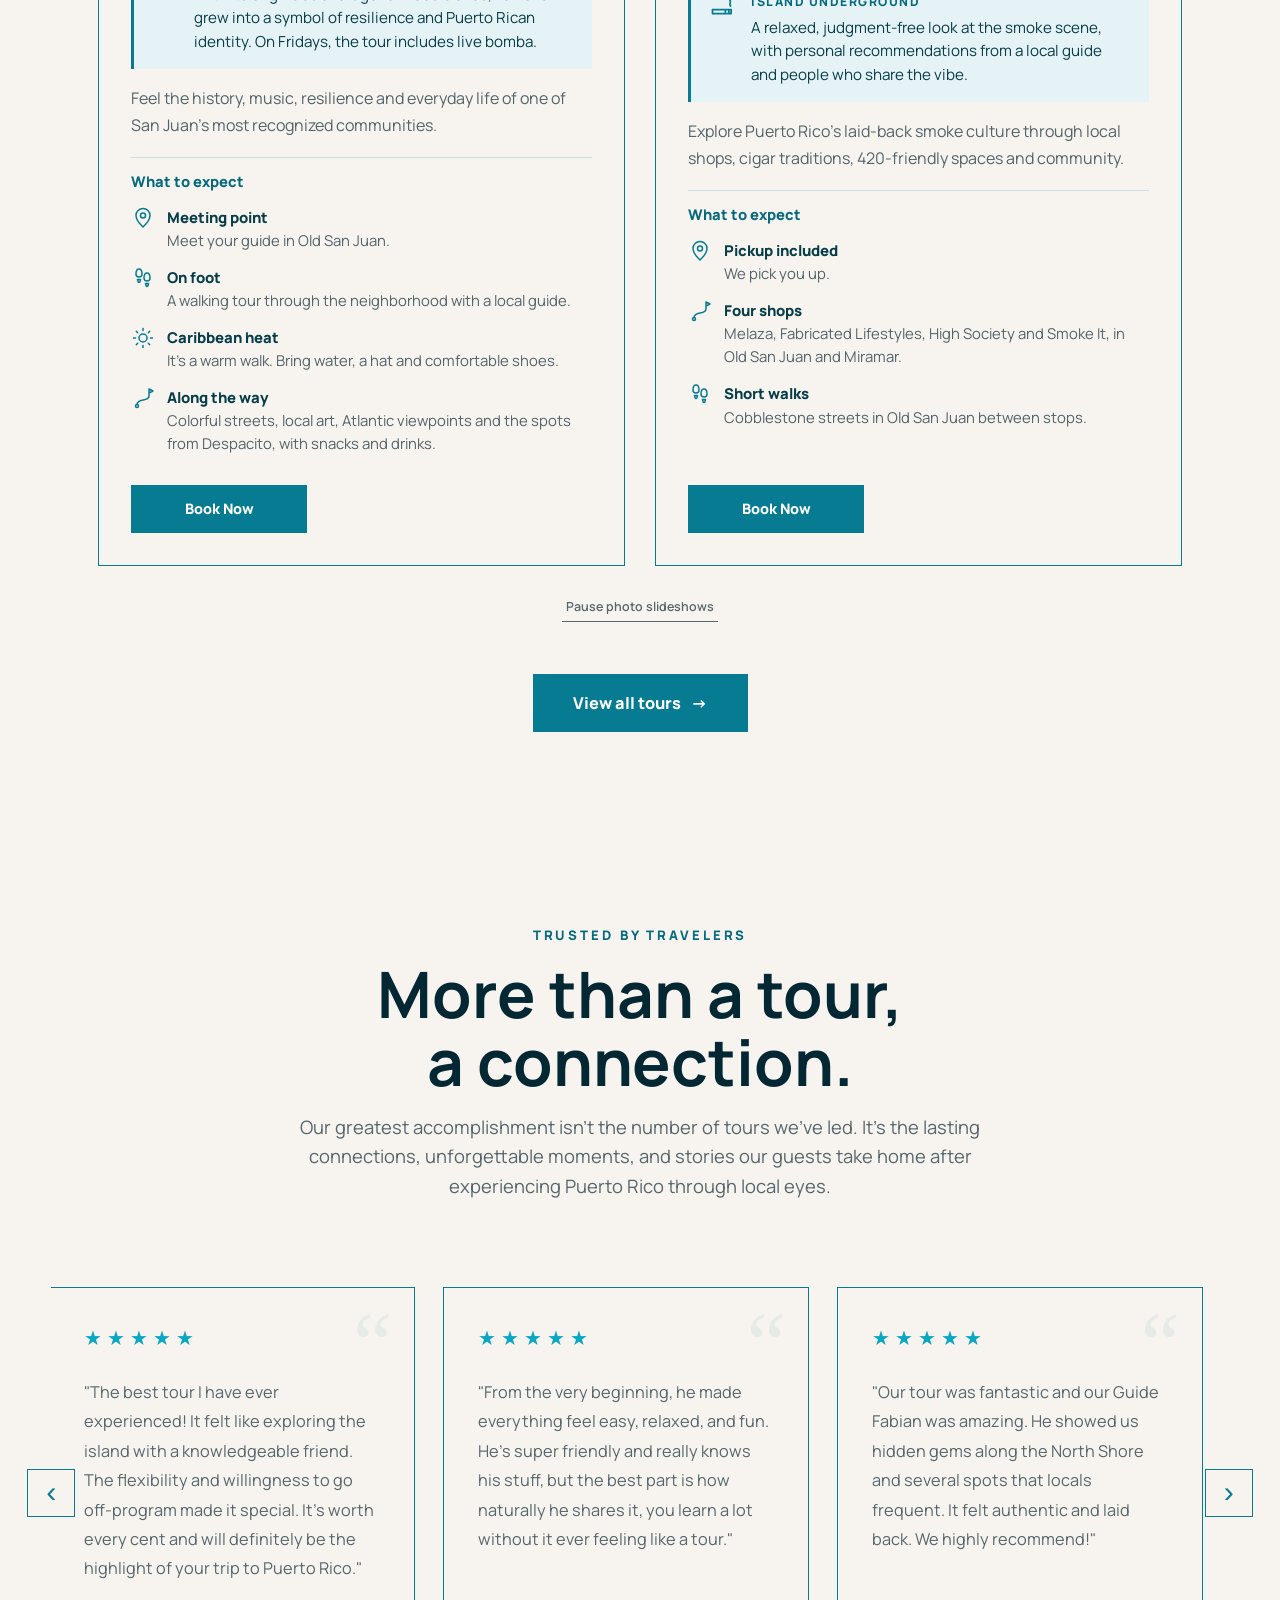
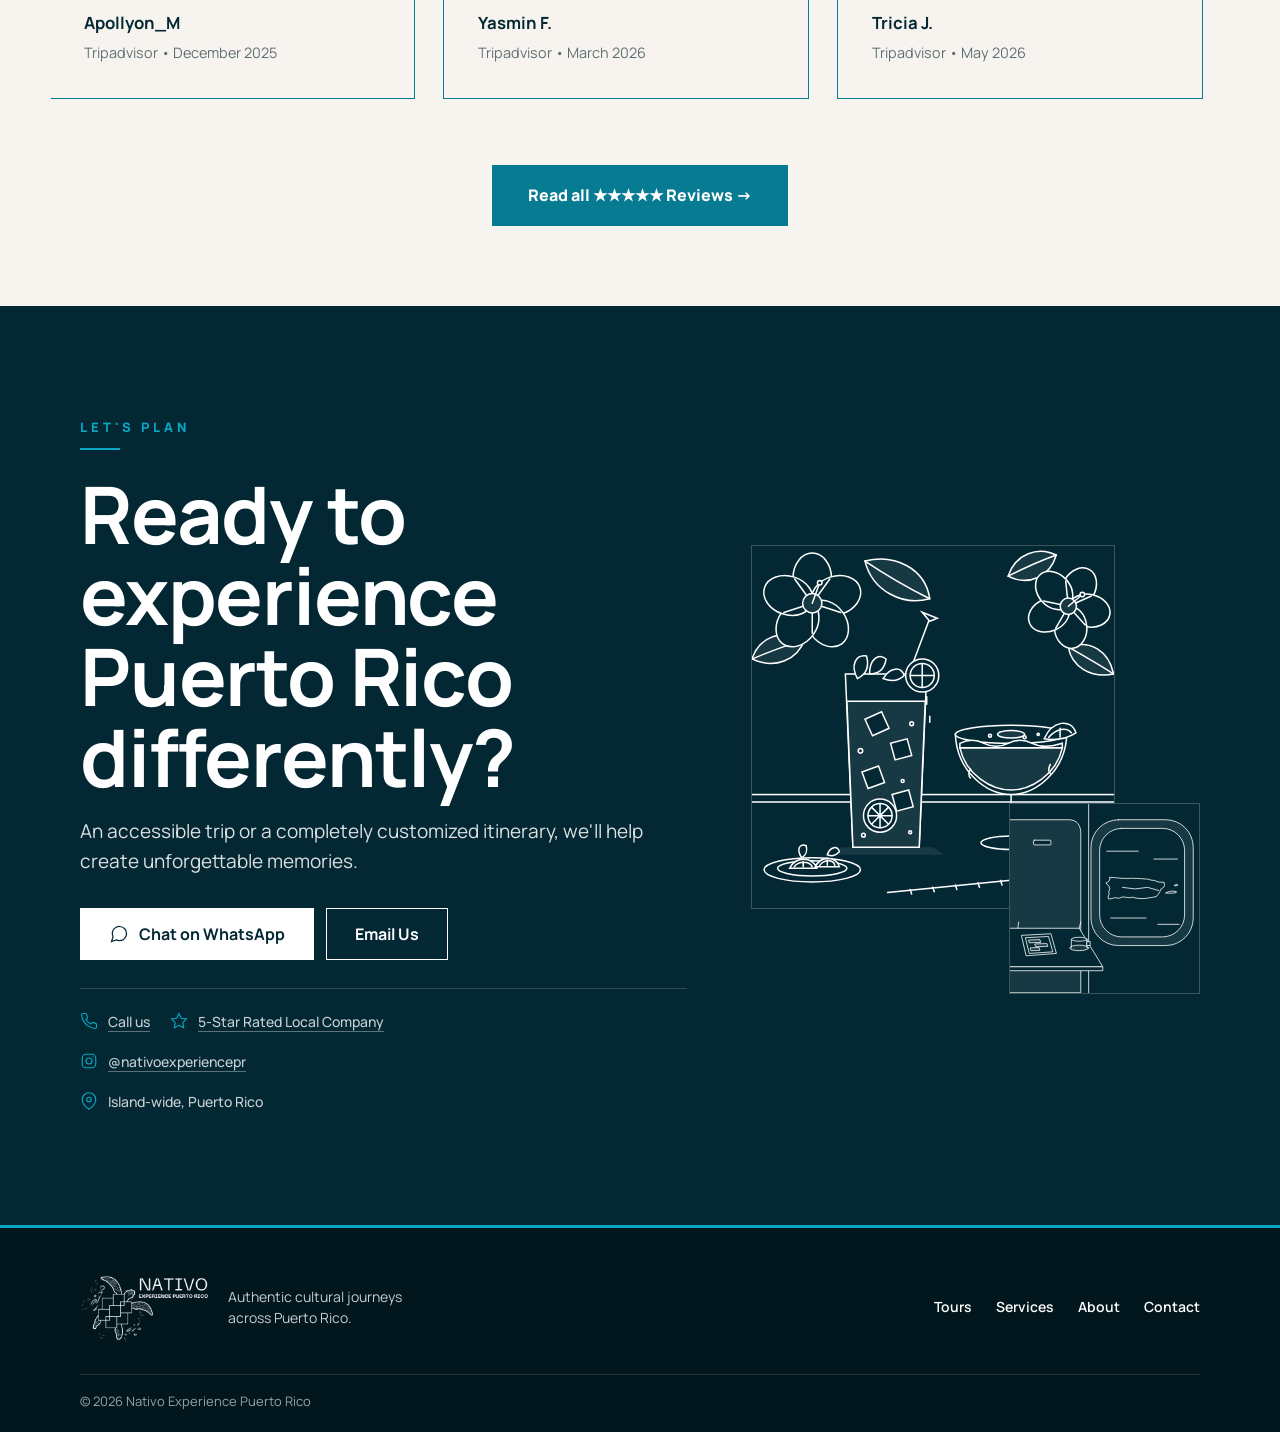
==== commit bd9221d4: "Mapa del celular: rótulos sin encimarse Central Mountains tapaba los puntos de Rincón, Ponce y el su" ====
--- a/index.html
+++ b/index.html
@@ -11,7 +11,12 @@
 name="description"
 content="Discover Puerto Rico through authentic cultural trips and adventures curated by locals.">
 
-<link rel="preload" href="assets/fonts/manrope-latin-wght-normal.woff2" as="font" type="font/woff2" crossorigin>
+<link rel="preconnect" href="https://fonts.googleapis.com">
+<link rel="preconnect" href="https://fonts.gstatic.com" crossorigin>
+
+<link
+href="https://fonts.googleapis.com/css2?family=Manrope:wght@300;400;500;600;700;800&display=swap"
+rel="stylesheet">
 
 <link rel="icon" type="image/png" sizes="32x32" href="assets/favicon-32.png?v=20260924a">
 <link rel="apple-touch-icon" href="assets/favicon-180.png?v=20260924a">
@@ -19,10 +24,11 @@
 /* Tema de Halloween: se enciende solo hasta el 31 de octubre de 2026 (ver halloween.css) */
 if (new Date() < new Date(2026, 10, 1)) {
   document.documentElement.classList.add("halloween");
+  document.head.insertAdjacentHTML("beforeend", '<link rel="stylesheet" href="https://fonts.googleapis.com/css2?family=Anton&family=Special+Elite&family=Pirata+One&family=VT323&family=Permanent+Marker&display=swap">');
 }
 </script>
-<link rel="stylesheet" href="styles.css?v=20261109">
-<link rel="stylesheet" href="halloween.css?v=20261109">
+<link rel="stylesheet" href="styles.css?v=20261113">
+<link rel="stylesheet" href="halloween.css?v=20261113">
 
 </head>
 
@@ -1321,7 +1327,7 @@
 
 </script>
 
-<script src="script.js?v=20261001"></script>
+<script src="script.js?v=20261113"></script>
 
 </body>
 
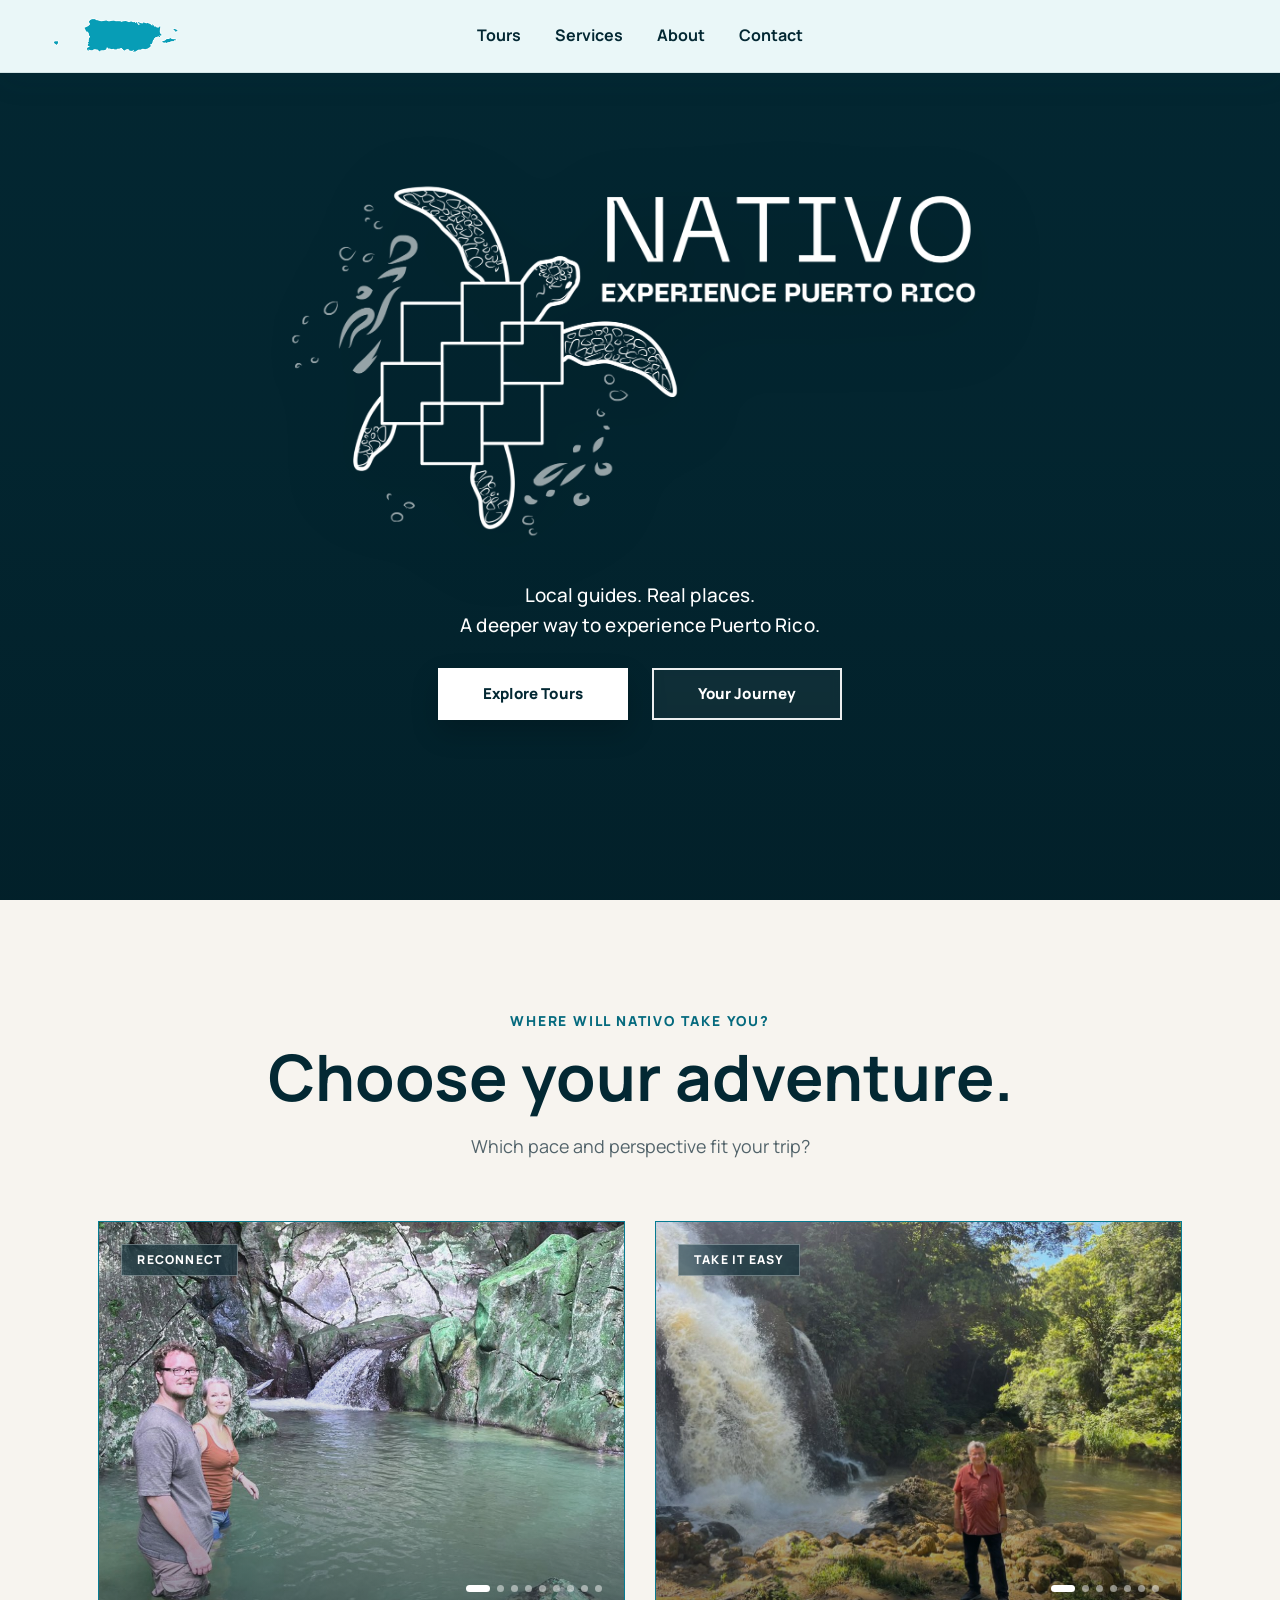
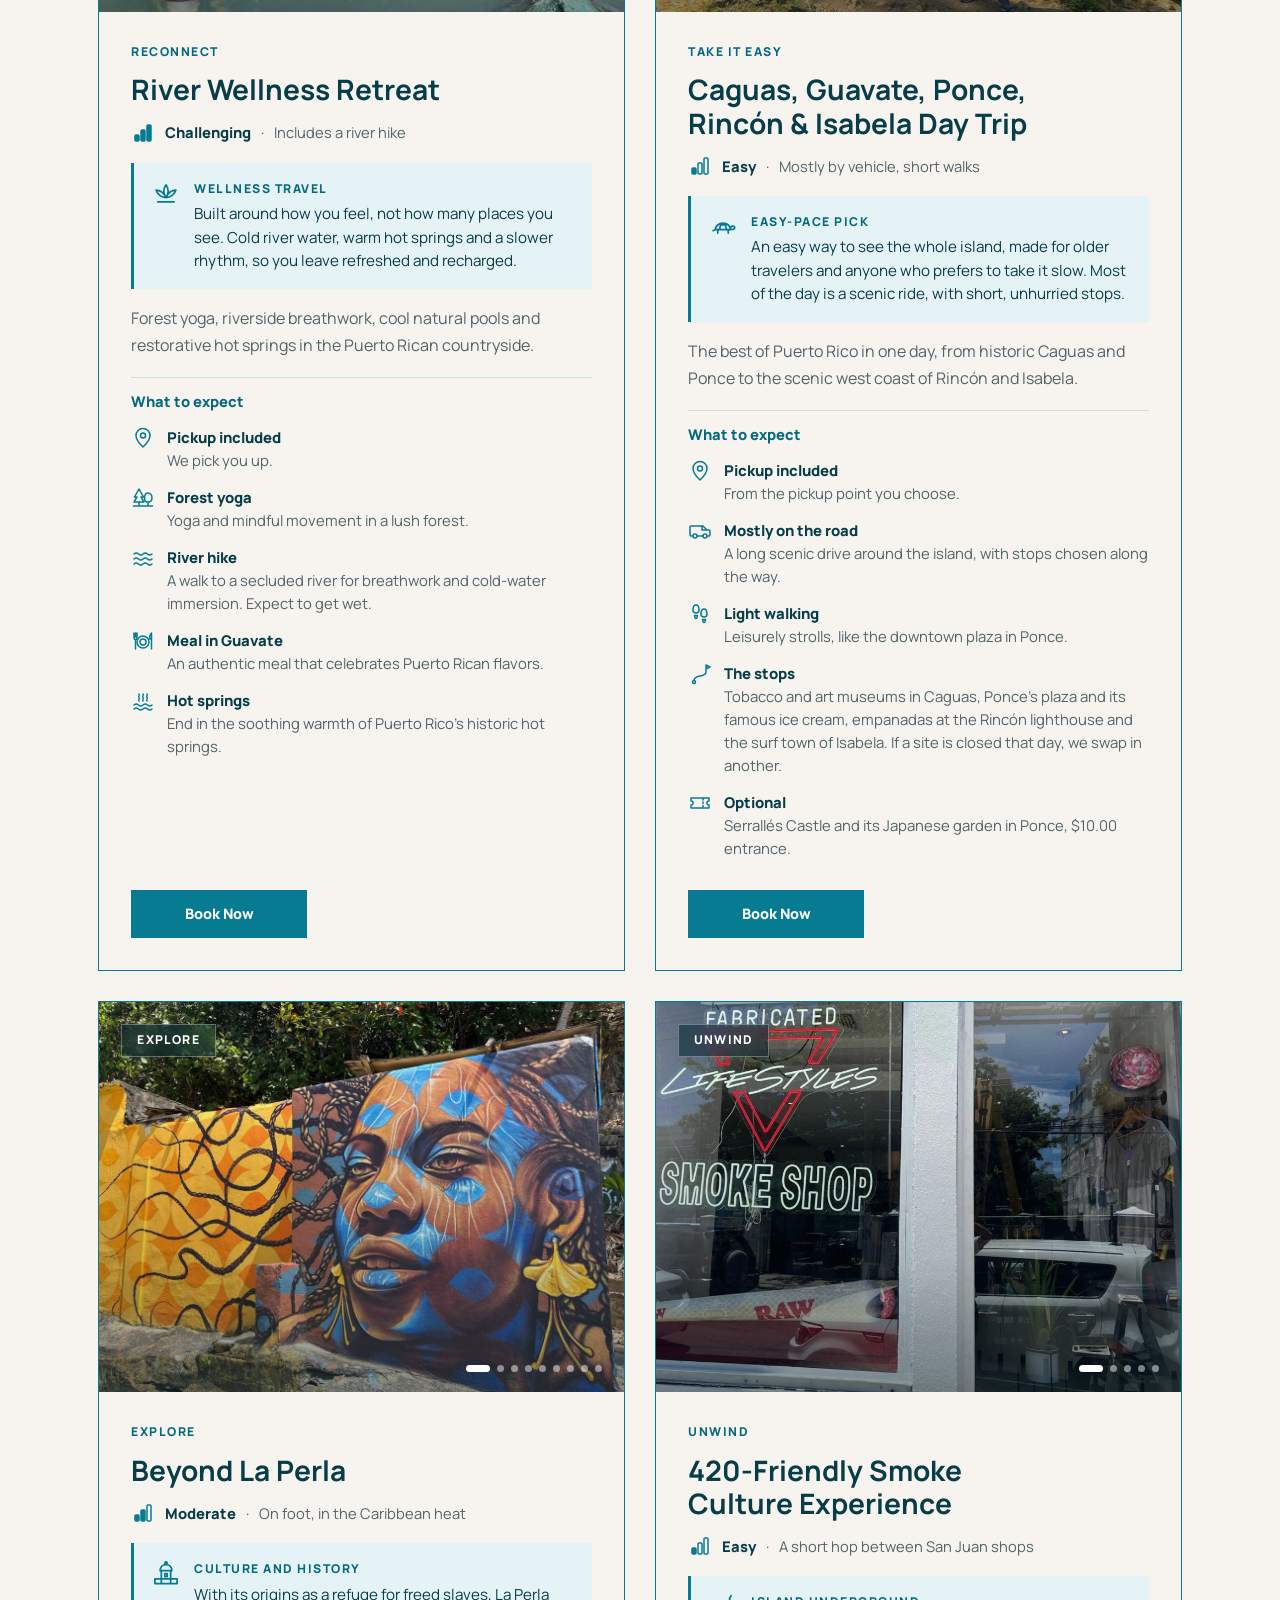
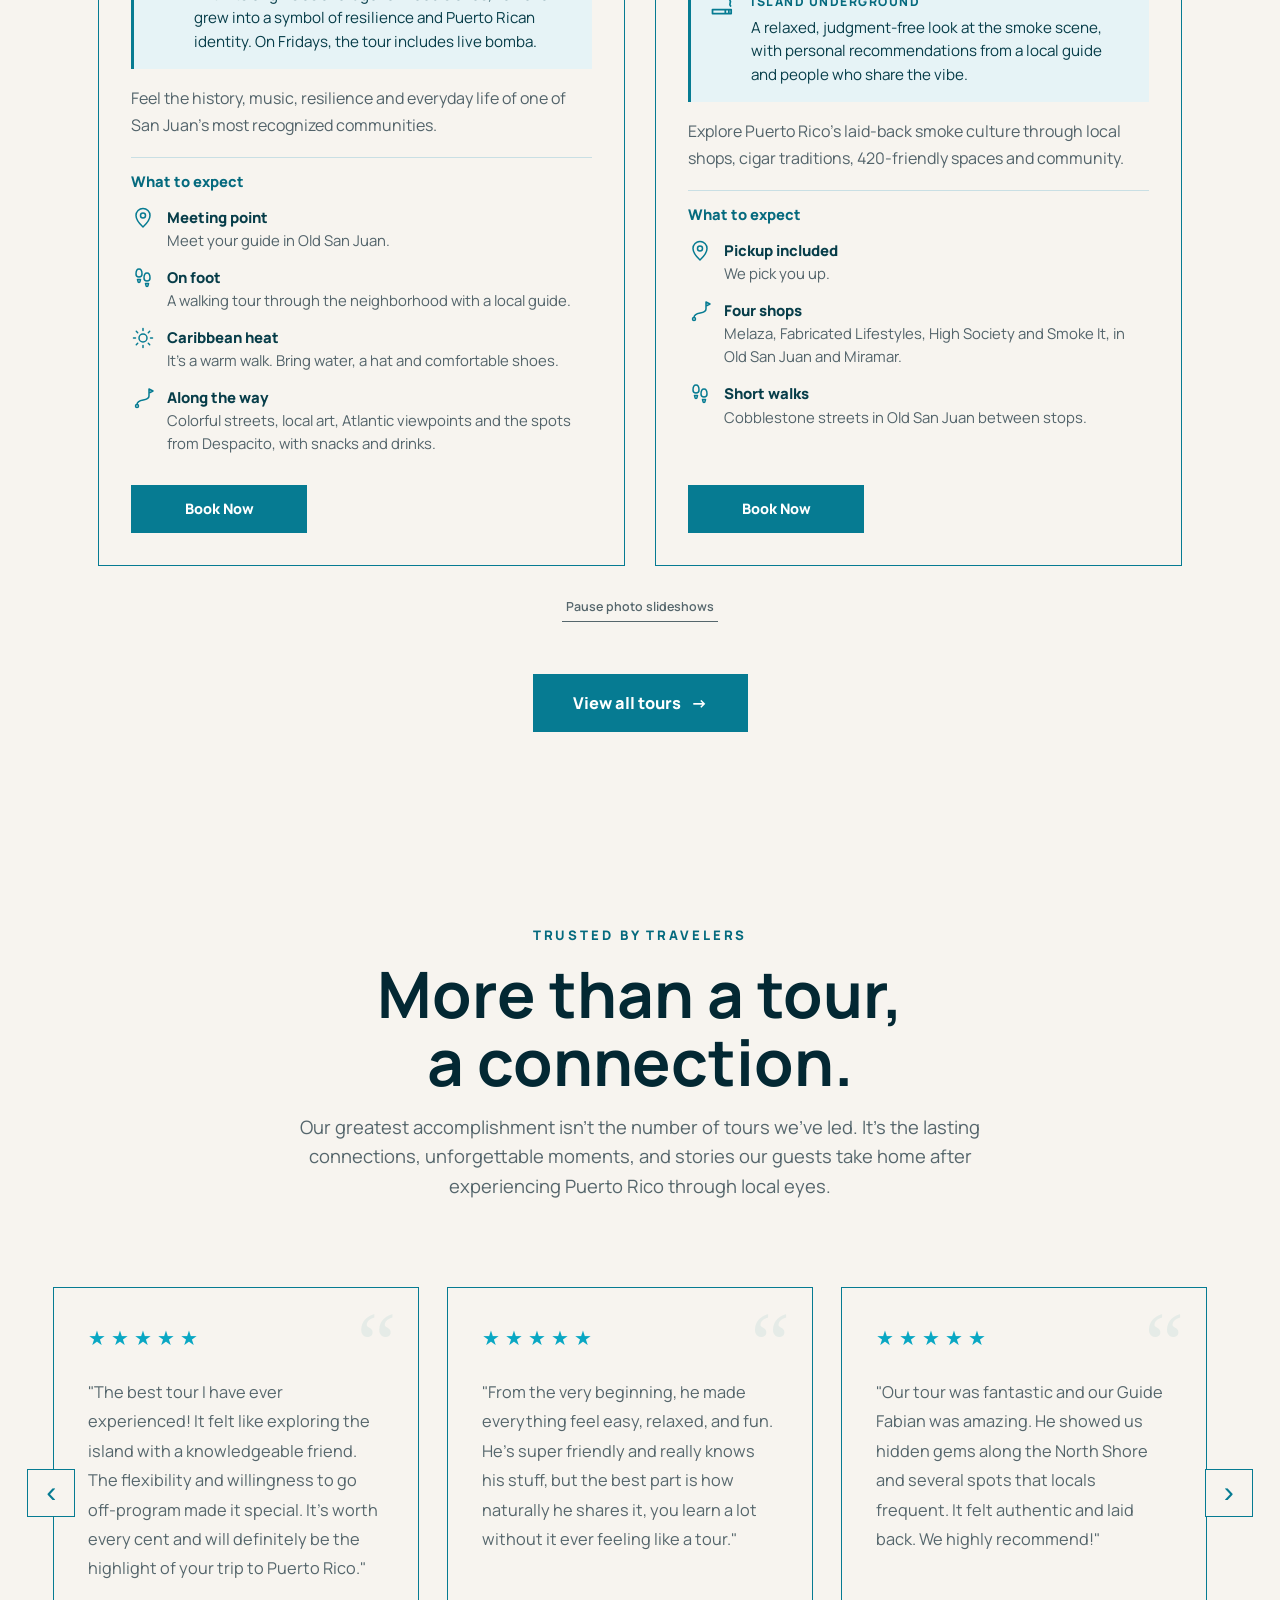
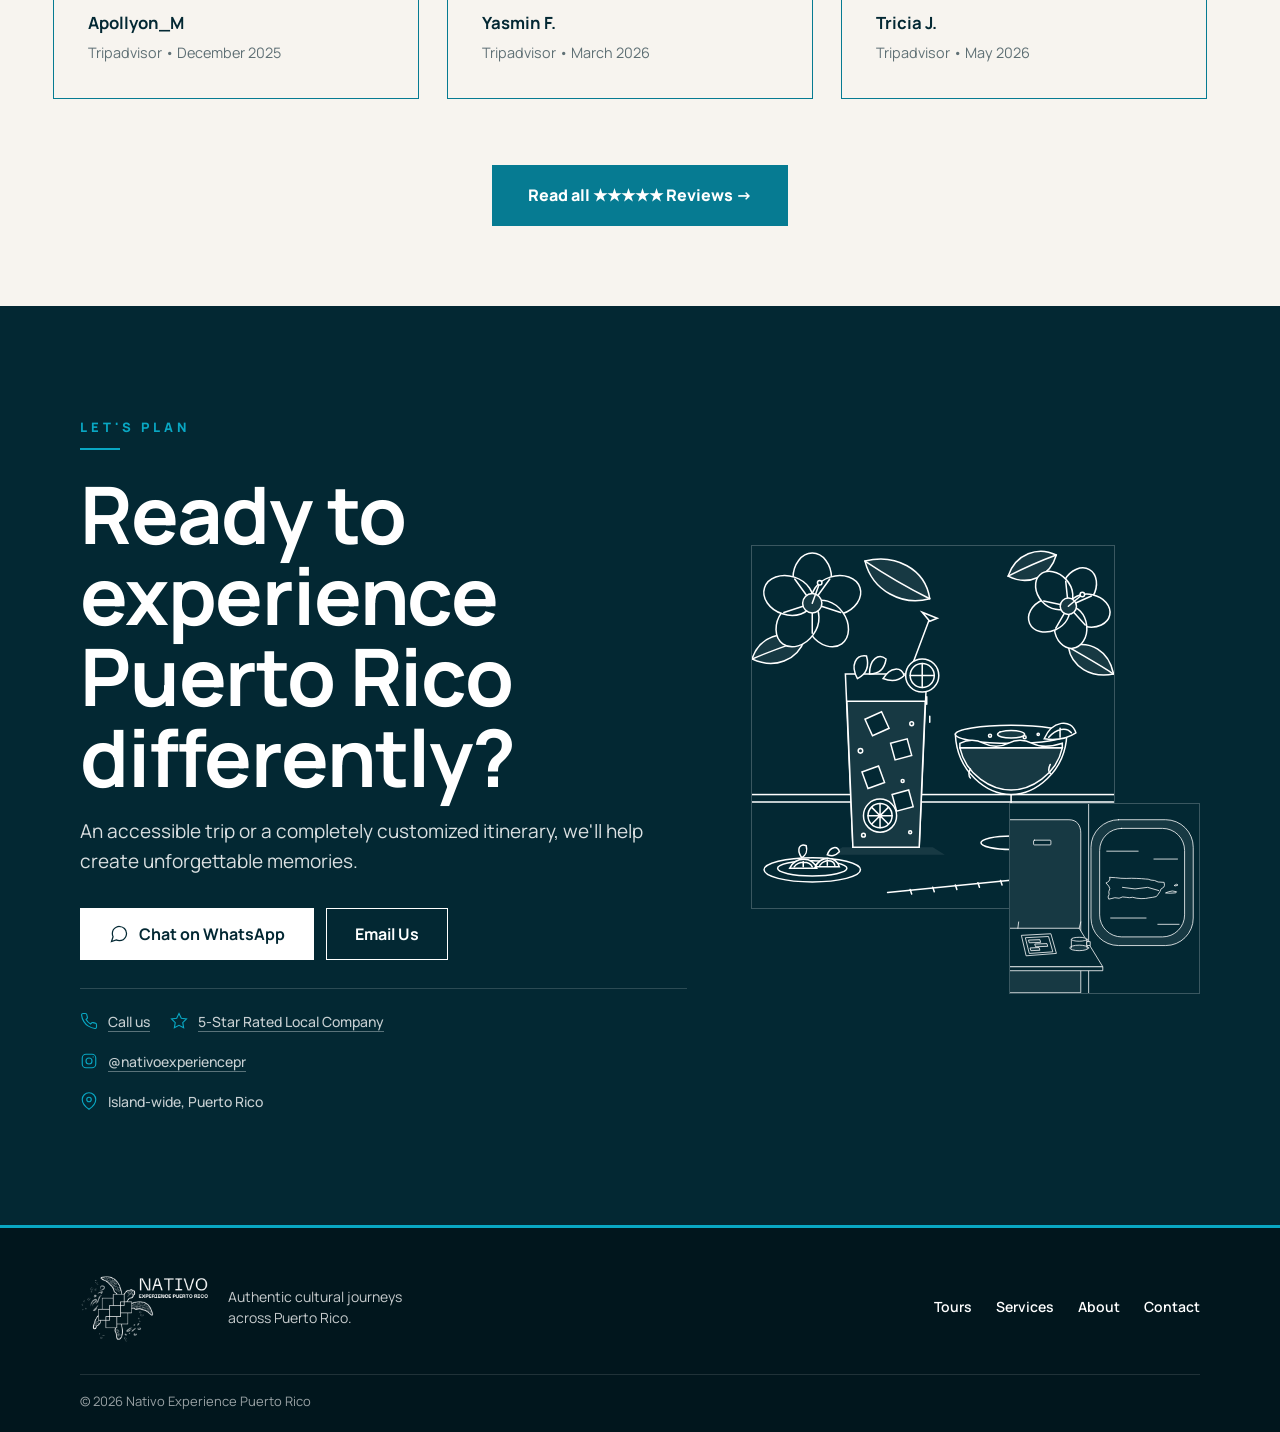
==== commit 61ff57da: "Arreglos de la revisión independiente - Carruseles: con movimiento reducido no arrancan ni al soltar" ====
--- a/index.html
+++ b/index.html
@@ -27,8 +27,8 @@
   document.head.insertAdjacentHTML("beforeend", '<link rel="stylesheet" href="https://fonts.googleapis.com/css2?family=Anton&family=Special+Elite&family=Pirata+One&family=VT323&family=Permanent+Marker&display=swap">');
 }
 </script>
-<link rel="stylesheet" href="styles.css?v=20261113">
-<link rel="stylesheet" href="halloween.css?v=20261113">
+<link rel="stylesheet" href="styles.css?v=20261113a">
+<link rel="stylesheet" href="halloween.css?v=20261113a">
 
 </head>
 
@@ -1327,7 +1327,7 @@
 
 </script>
 
-<script src="script.js?v=20261113"></script>
+<script src="script.js?v=20261113a"></script>
 
 </body>
 
--- a/styles.css
+++ b/styles.css
@@ -1,31 +1,3 @@
-/* Fuentes alojadas en este mismo sitio. Antes se pedían a Google Fonts,
-   lo que le enviaba la IP de cada visitante a Google (ver reel y fallo del
-   tribunal de Múnich, 2022). Solo el subconjunto latino: el sitio es en inglés. */
-@font-face{
-  font-family:'Manrope';
-  font-style:normal;
-  font-display:swap;
-  font-weight:200 800;
-  src:url('assets/fonts/manrope-latin-wght-normal.woff2') format('woff2-variations');
-  unicode-range:U+0000-00FF,U+0131,U+0152-0153,U+02BB-02BC,U+02C6,U+02DA,U+02DC,U+0304,U+0308,U+0329,U+2000-206F,U+20AC,U+2122,U+2191,U+2193,U+2212,U+2215,U+FEFF,U+FFFD;
-}
-@font-face{
-  font-family:'JetBrains Mono';
-  font-style:normal;
-  font-display:swap;
-  font-weight:500;
-  src:url('assets/fonts/jetbrains-mono-latin-500-normal.woff2') format('woff2');
-  unicode-range:U+0000-00FF,U+0131,U+0152-0153,U+02BB-02BC,U+02C6,U+02DA,U+02DC,U+0304,U+0308,U+0329,U+2000-206F,U+20AC,U+2122,U+2191,U+2193,U+2212,U+2215,U+FEFF,U+FFFD;
-}
-@font-face{
-  font-family:'JetBrains Mono';
-  font-style:normal;
-  font-display:swap;
-  font-weight:700;
-  src:url('assets/fonts/jetbrains-mono-latin-700-normal.woff2') format('woff2');
-  unicode-range:U+0000-00FF,U+0131,U+0152-0153,U+02BB-02BC,U+02C6,U+02DA,U+02DC,U+0304,U+0308,U+0329,U+2000-206F,U+20AC,U+2122,U+2191,U+2193,U+2212,U+2215,U+FEFF,U+FFFD;
-}
-
 :root{
 
 --primary:#09a7c3;
@@ -147,6 +119,19 @@
 
   box-shadow:
     0 10px 30px rgba(7,61,73,.07);
+}
+
+/* En pantallas táctiles, sin desenfoque: el fondo ya es casi
+   opaco, y la capa borrosa que se recompone a cada paso del
+   scroll pesaba en la GPU de los teléfonos */
+
+@media (hover:none){
+
+  .site-header{
+    backdrop-filter:none;
+    -webkit-backdrop-filter:none;
+  }
+
 }
 
 .nav-wrap{
@@ -4052,6 +4037,12 @@
   opacity:.15;
 }
 
+/* Los rótulos de las rutas apagadas se siguen leyendo */
+
+.tours-hero[data-ruta-activa] .tours-mapa .rt:where(:has(> text)){
+  opacity:.45;
+}
+
 .tours-hero[data-ruta-activa="south"] .rt[data-line="south"],
 .tours-hero[data-ruta-activa="west"] .rt[data-line="west"],
 .tours-hero[data-ruta-activa="inland"] .rt[data-line="inland"],
@@ -4106,6 +4097,25 @@
   display:none;
 }
 
+/* Un fundido al borde derecho avisa que la fila sigue de lado.
+   Es un degradado, no una máscara. Al final de la fila queda
+   después del último botón, sin taparlo */
+
+.tours-rutas::after{
+  content:"";
+
+  position:sticky;
+  right:0;
+
+  flex:0 0 40px;
+
+  margin-left:-8px;
+
+  pointer-events:none;
+
+  background:linear-gradient(90deg, rgba(3,40,51,0), var(--ocean) 85%);
+}
+
 .tours-ruta{
   display:inline-flex;
   flex-shrink:0;
@@ -4415,14 +4425,27 @@
 }
 
 /* Las fotos pasan como el paisaje por la ventana: es el mismo
-   carrusel del home (.tour-card-slide), sin sus puntos */
-
-.ventana-pantalla .tour-card-slide{
-  filter:saturate(1.08) contrast(1.05);
-}
+   carrusel del home (.tour-card-slide), sin sus puntos. Sin
+   filter: con veinte ventanas, Chrome en Android se quedaba sin
+   memoria de GPU y pintaba fotos vacías o fuera del marco. */
 
 .ventana-pantalla .tour-card-dots{
   display:none;
+}
+
+/* En pantallas táctiles las fotos solo se funden, sin el
+   acercamiento lento: cada foto que se escala es una capa más
+   para la GPU del teléfono */
+
+@media (hover:none){
+
+  .ventana-pantalla .tour-card-slide,
+  .ventana-pantalla .tour-card-slide.is-active{
+    transform:none;
+
+    transition:opacity 1.15s ease;
+  }
+
 }
 
 .ventana-crt{
@@ -4851,9 +4874,7 @@
   }
 
   .tours-hero h1{
-    /* La columna es la mitad del ancho: a 900 px, 84 px parte
-       "Adventures" a mitad de palabra. Crece con la pantalla. */
-    font-size:clamp(48px,6.2vw,84px);
+    font-size:84px;
   }
 
   .tours-hero-lead{
@@ -4925,6 +4946,10 @@
     flex-wrap:wrap;
 
     overflow:visible;
+  }
+
+  .tours-rutas::after{
+    display:none;
   }
 
 }
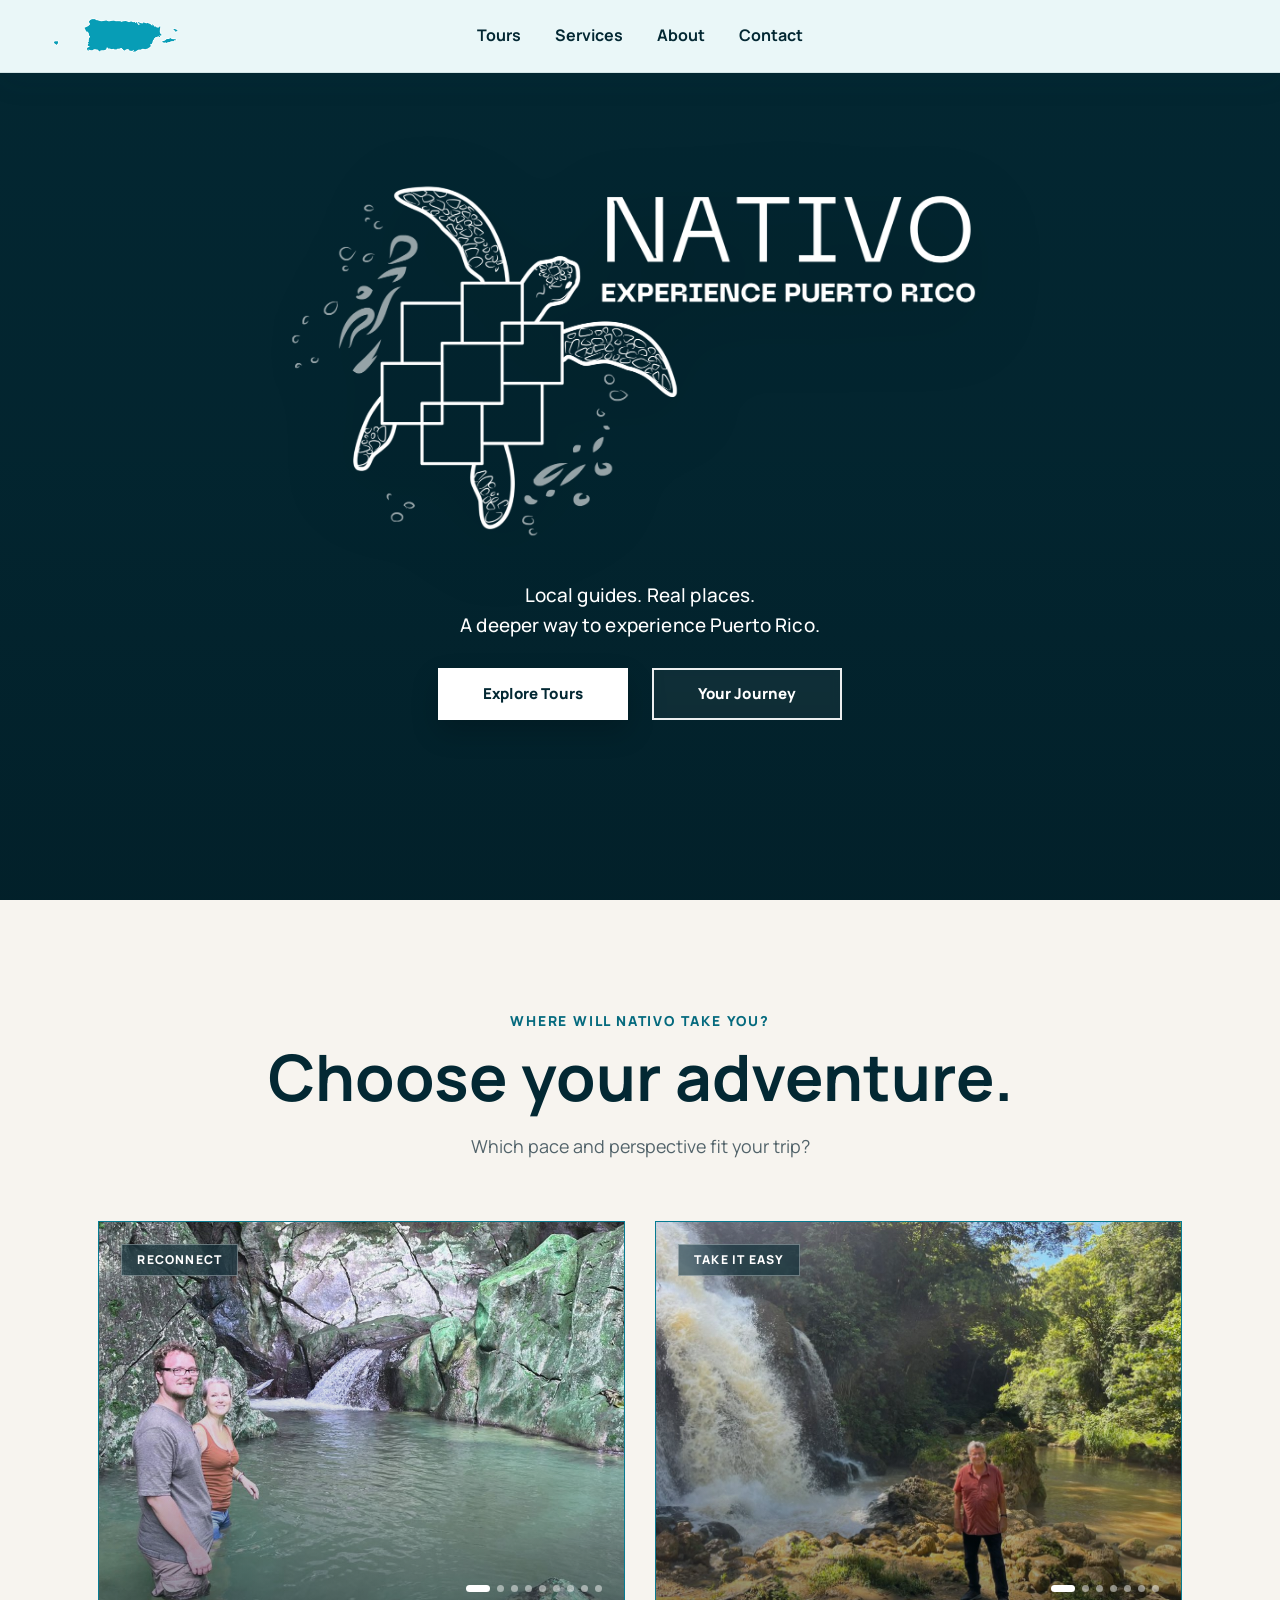
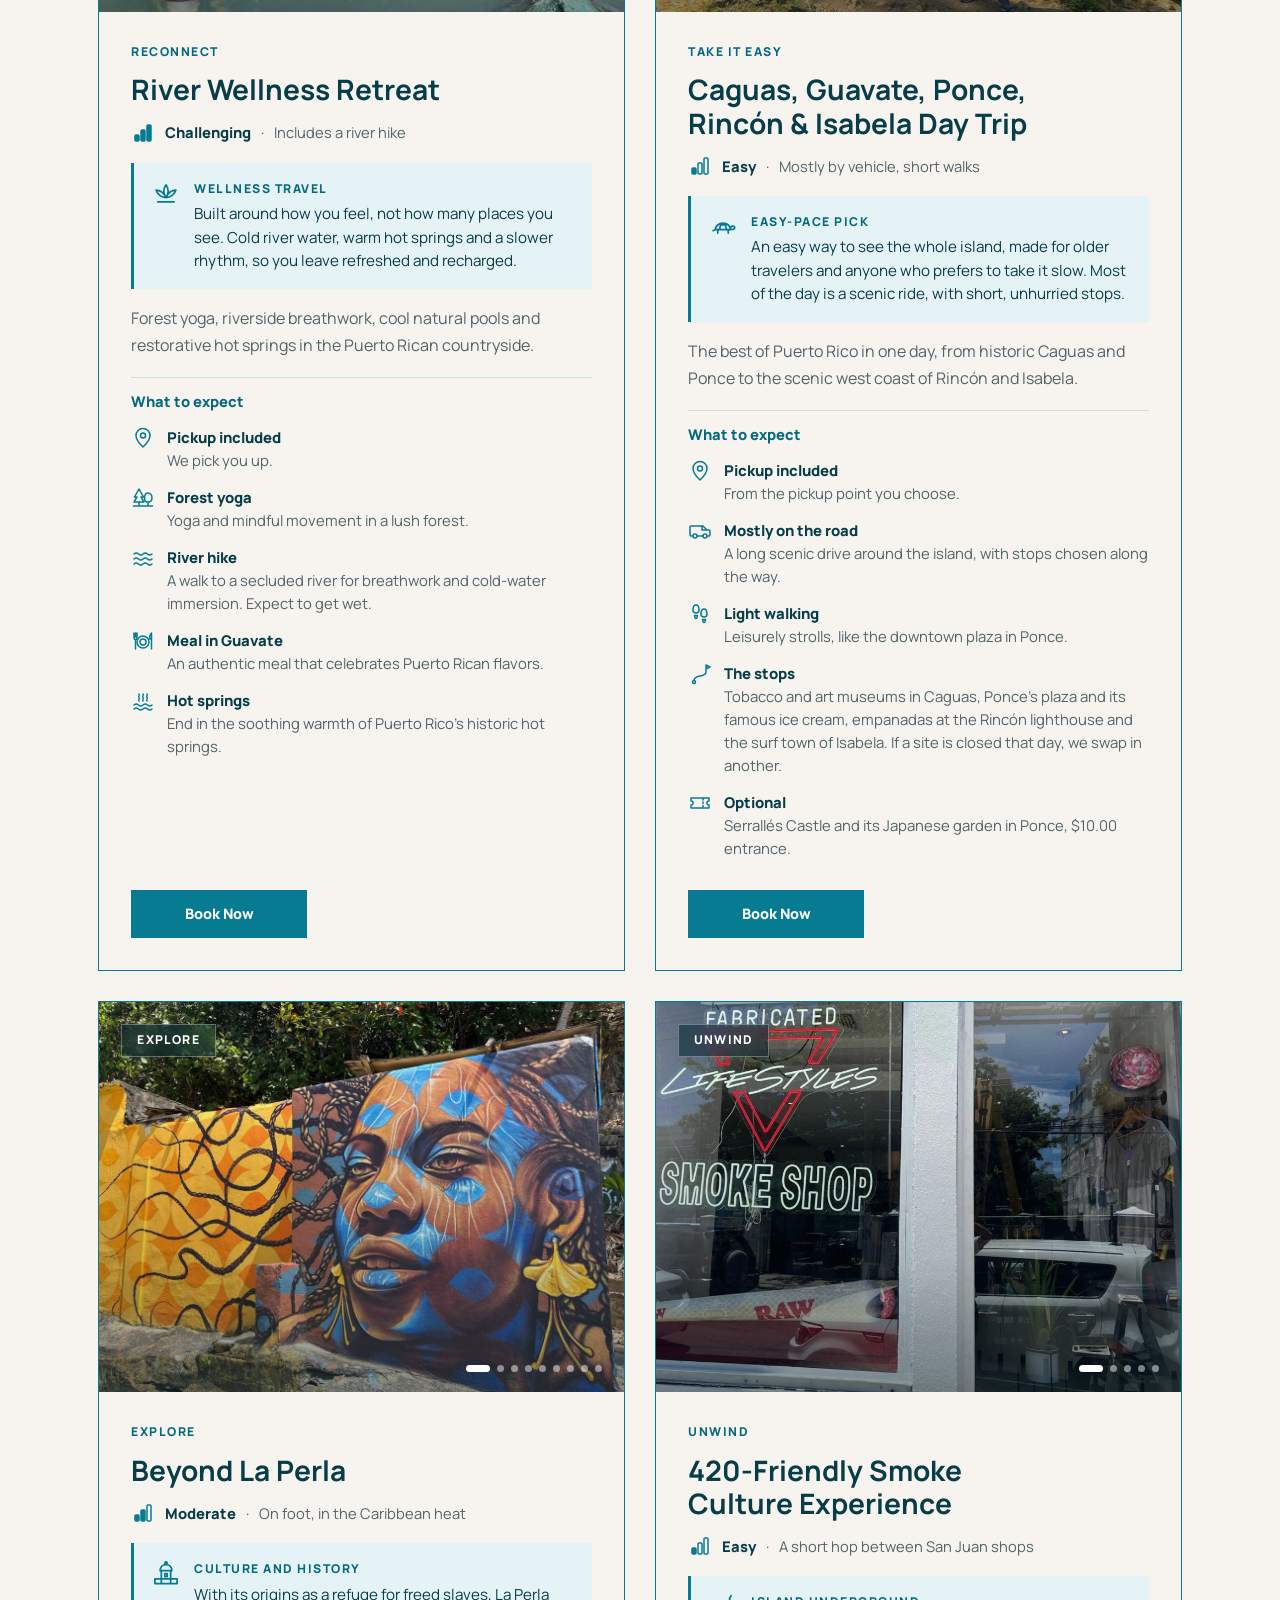
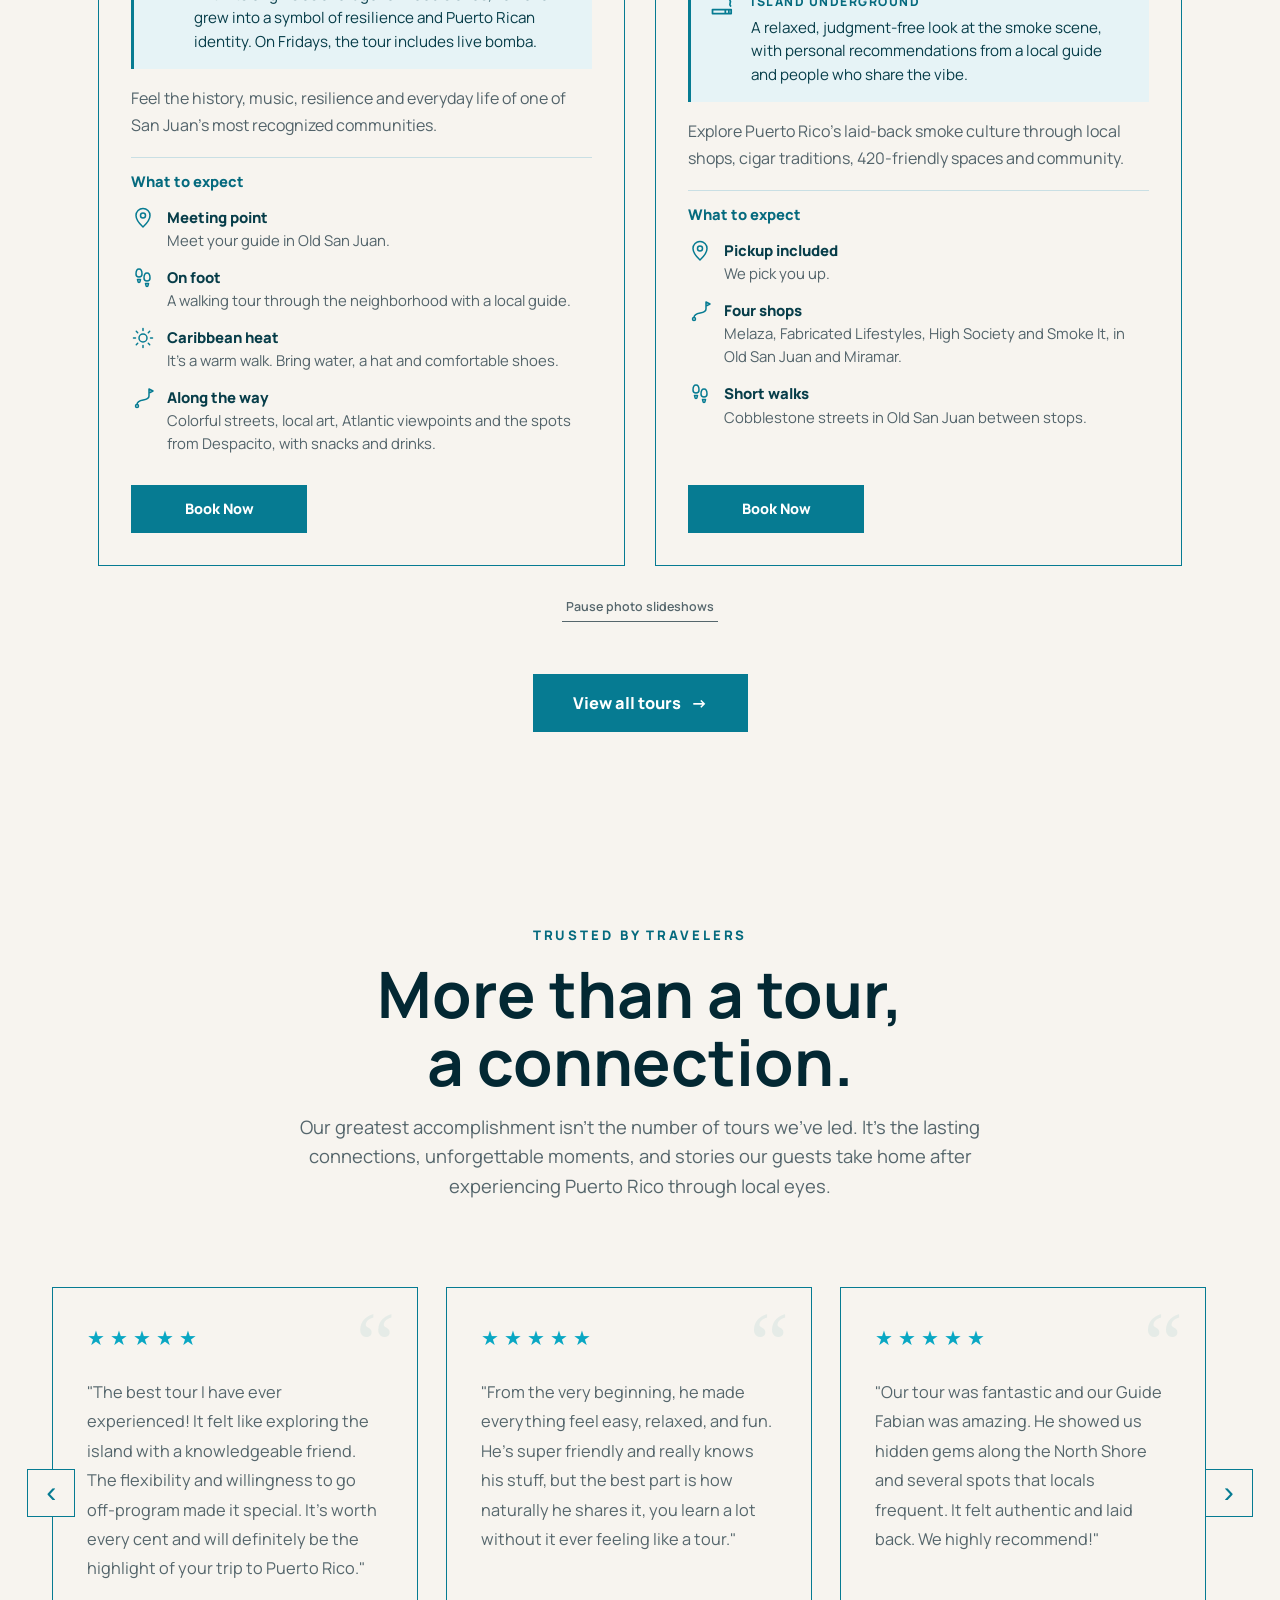
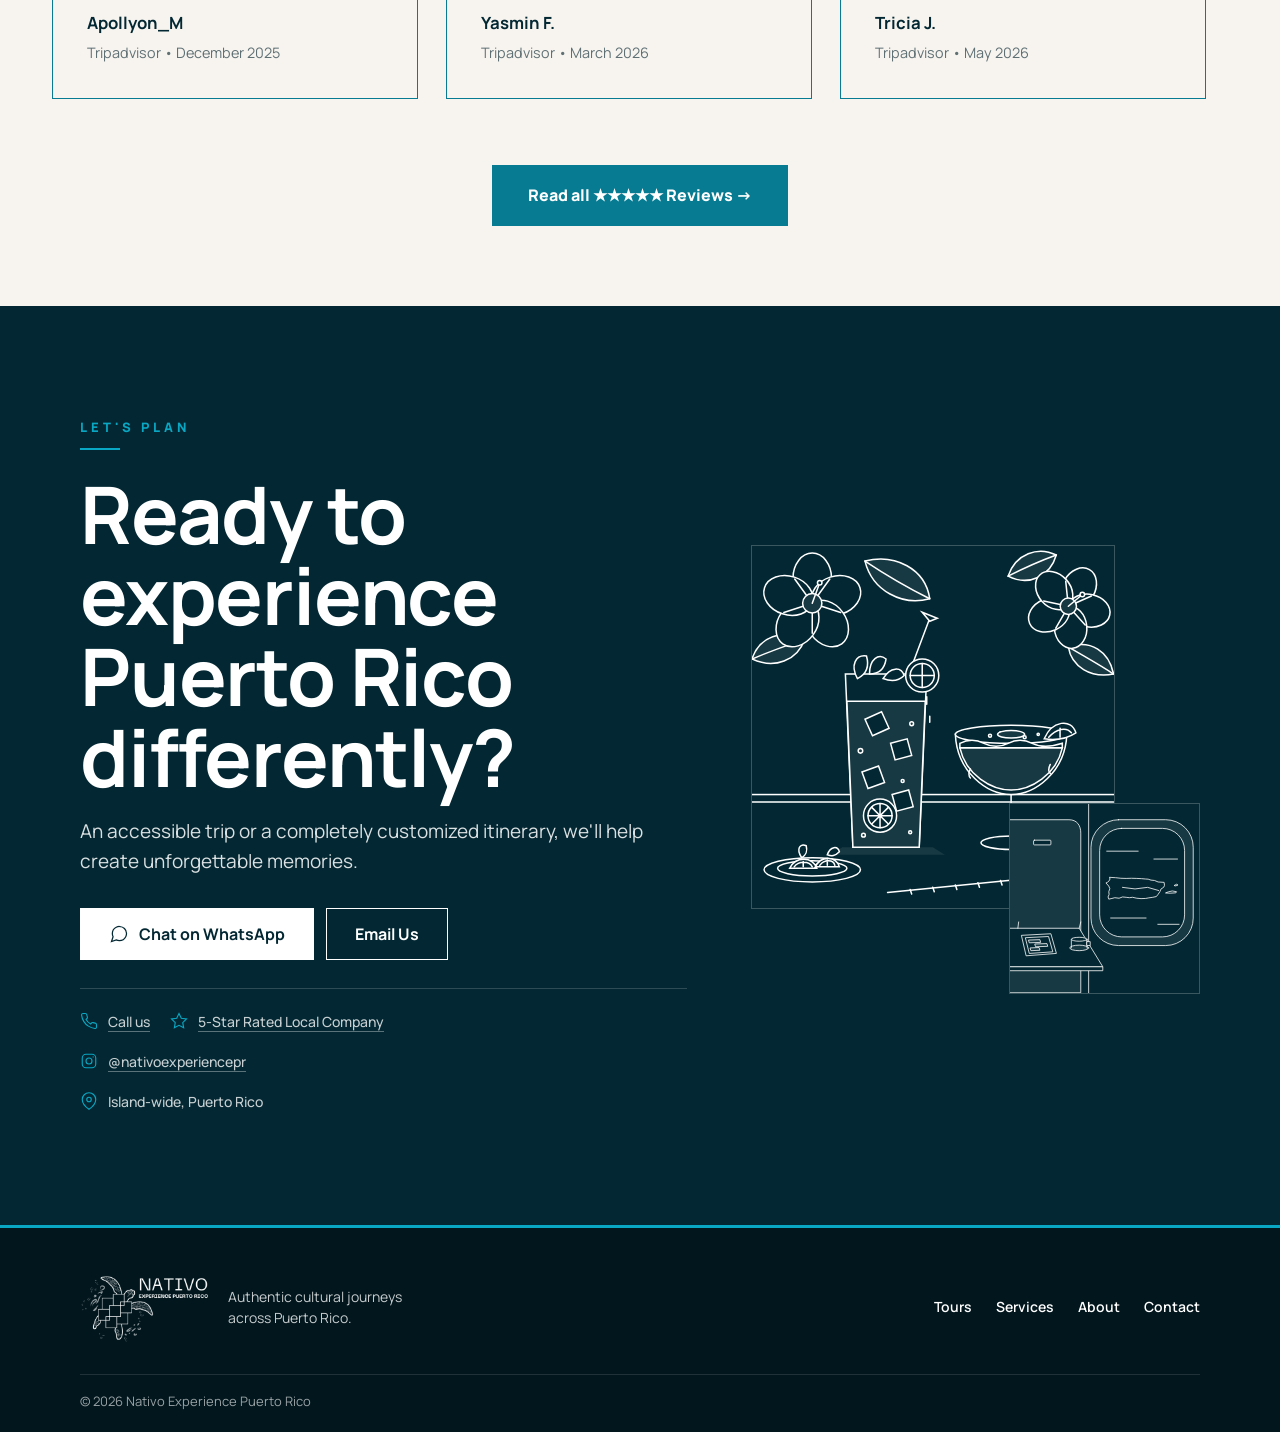
==== commit 0544d982: "Tours en Android: sin animaciones que suban a la GPU En el Z Flip 7 la cortina de las ventanas salía" ====
--- a/index.html
+++ b/index.html
@@ -27,8 +27,8 @@
   document.head.insertAdjacentHTML("beforeend", '<link rel="stylesheet" href="https://fonts.googleapis.com/css2?family=Anton&family=Special+Elite&family=Pirata+One&family=VT323&family=Permanent+Marker&display=swap">');
 }
 </script>
-<link rel="stylesheet" href="styles.css?v=20261113a">
-<link rel="stylesheet" href="halloween.css?v=20261113a">
+<link rel="stylesheet" href="styles.css?v=20261113b">
+<link rel="stylesheet" href="halloween.css?v=20261113b">
 
 </head>
 
@@ -1327,7 +1327,7 @@
 
 </script>
 
-<script src="script.js?v=20261113a"></script>
+<script src="script.js?v=20261113b"></script>
 
 </body>
 
--- a/styles.css
+++ b/styles.css
@@ -4074,6 +4074,48 @@
   }
 }
 
+/* En pantallas táctiles el pulso cambia el radio y no se escala:
+   una animación de transform u opacity sube el mapa a la GPU y
+   arrastra consigo el mapa entero y la fila de botones, que en
+   Chrome de Android salían corruptos. El radio va de .6 a 1.8
+   veces el del círculo, como la escala. */
+
+@media (hover:none){
+
+  .tours-mapa .pulse{
+    animation-name:mapa-pulso-radio;
+  }
+
+  .tours-mapa .mapa-angulo .pulse{
+    animation-name:mapa-pulso-radio-m;
+  }
+
+}
+
+@keyframes mapa-pulso-radio{
+  0%{
+    r:18px;
+    stroke-opacity:1;
+  }
+
+  100%{
+    r:54px;
+    stroke-opacity:0;
+  }
+}
+
+@keyframes mapa-pulso-radio-m{
+  0%{
+    r:19px;
+    stroke-opacity:1;
+  }
+
+  100%{
+    r:58px;
+    stroke-opacity:0;
+  }
+}
+
 
 /* ==========================================
 PÁGINA DE TOURS — BOTONES DE RUTA
@@ -4098,22 +4140,32 @@
 }
 
 /* Un fundido al borde derecho avisa que la fila sigue de lado.
-   Es un degradado, no una máscara. Al final de la fila queda
-   después del último botón, sin taparlo */
-
-.tours-rutas::after{
+   Va en el contenedor, quieto, y no dentro de la fila: un
+   elemento sticky dentro de lo que se desliza es una capa más
+   de GPU. El relleno derecho de la fila deja el último botón
+   entero cuando se llega al final. */
+
+.tours-hero .cierre-wrap{
+  position:relative;
+}
+
+.tours-hero .cierre-wrap::after{
   content:"";
 
-  position:sticky;
-  right:0;
-
-  flex:0 0 40px;
-
-  margin-left:-8px;
+  position:absolute;
+  right:20px;
+  bottom:4px;
+
+  width:40px;
+  height:44px;
 
   pointer-events:none;
 
   background:linear-gradient(90deg, rgba(3,40,51,0), var(--ocean) 85%);
+}
+
+.tours-rutas{
+  padding-right:40px;
 }
 
 .tours-ruta{
@@ -4443,7 +4495,11 @@
   .ventana-pantalla .tour-card-slide.is-active{
     transform:none;
 
-    transition:opacity 1.15s ease;
+    /* Sin fundido: Chrome sube a la GPU cada foto que se funde,
+       y con ella todo lo que va encima (la cortina y las
+       ventanas siguientes) en una capa gigante. En Android eso
+       dejaba la cortina sin fondo y la foto encima del título. */
+    transition:none;
   }
 
 }
@@ -4948,7 +5004,11 @@
     overflow:visible;
   }
 
-  .tours-rutas::after{
+  .tours-rutas{
+    padding-right:0;
+  }
+
+  .tours-hero .cierre-wrap::after{
     display:none;
   }
 
